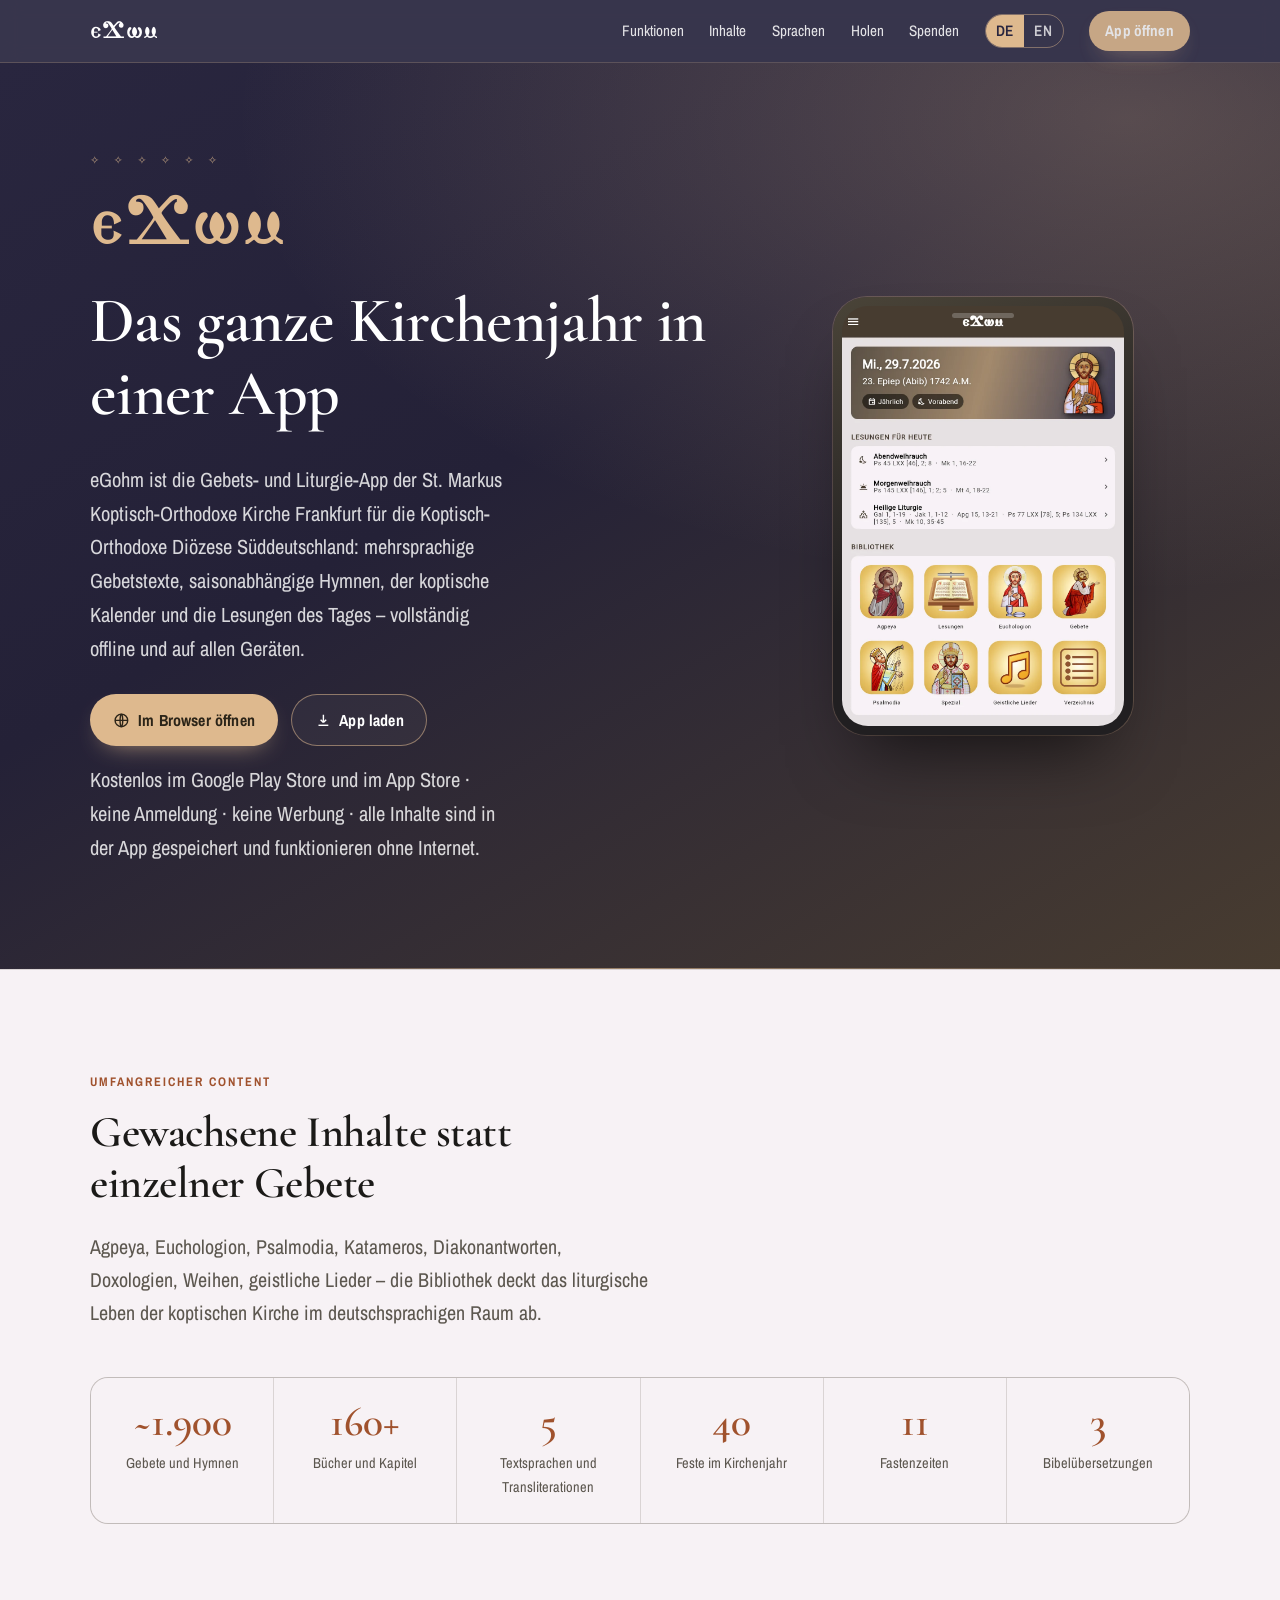
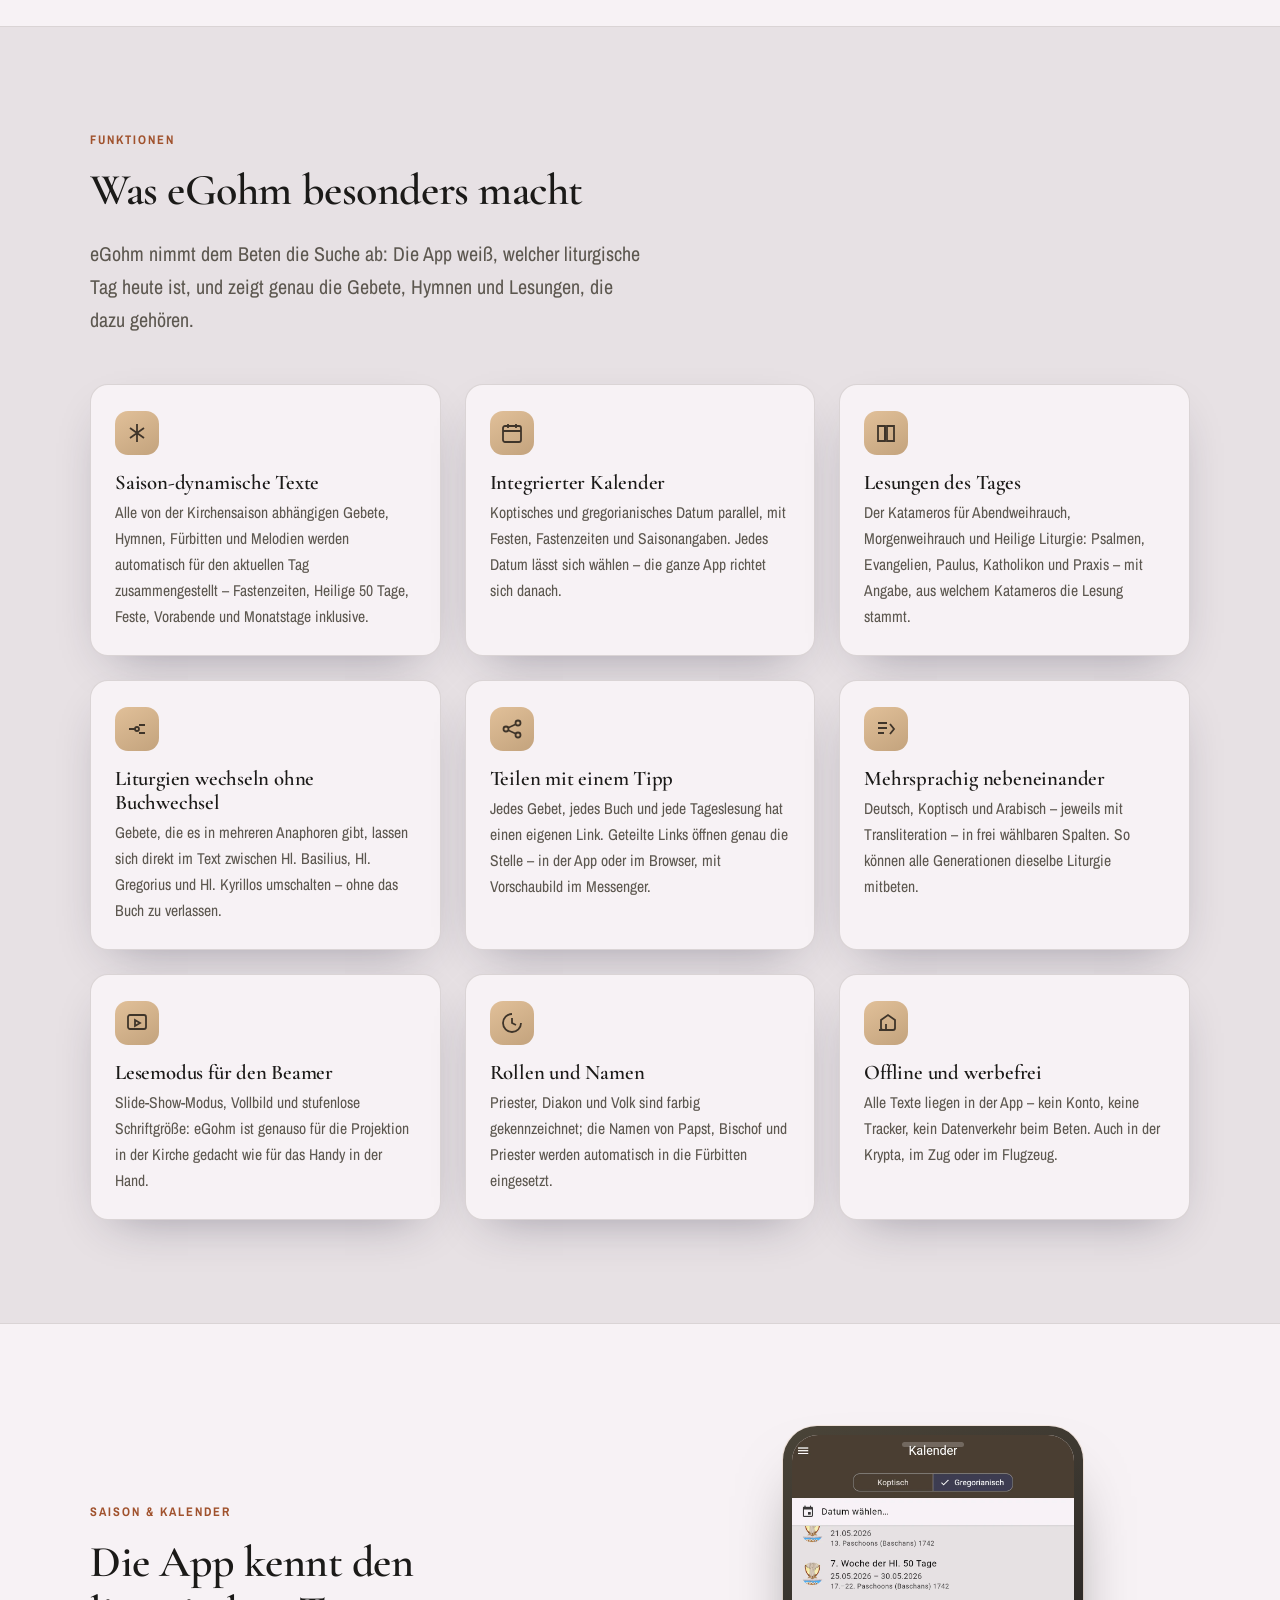
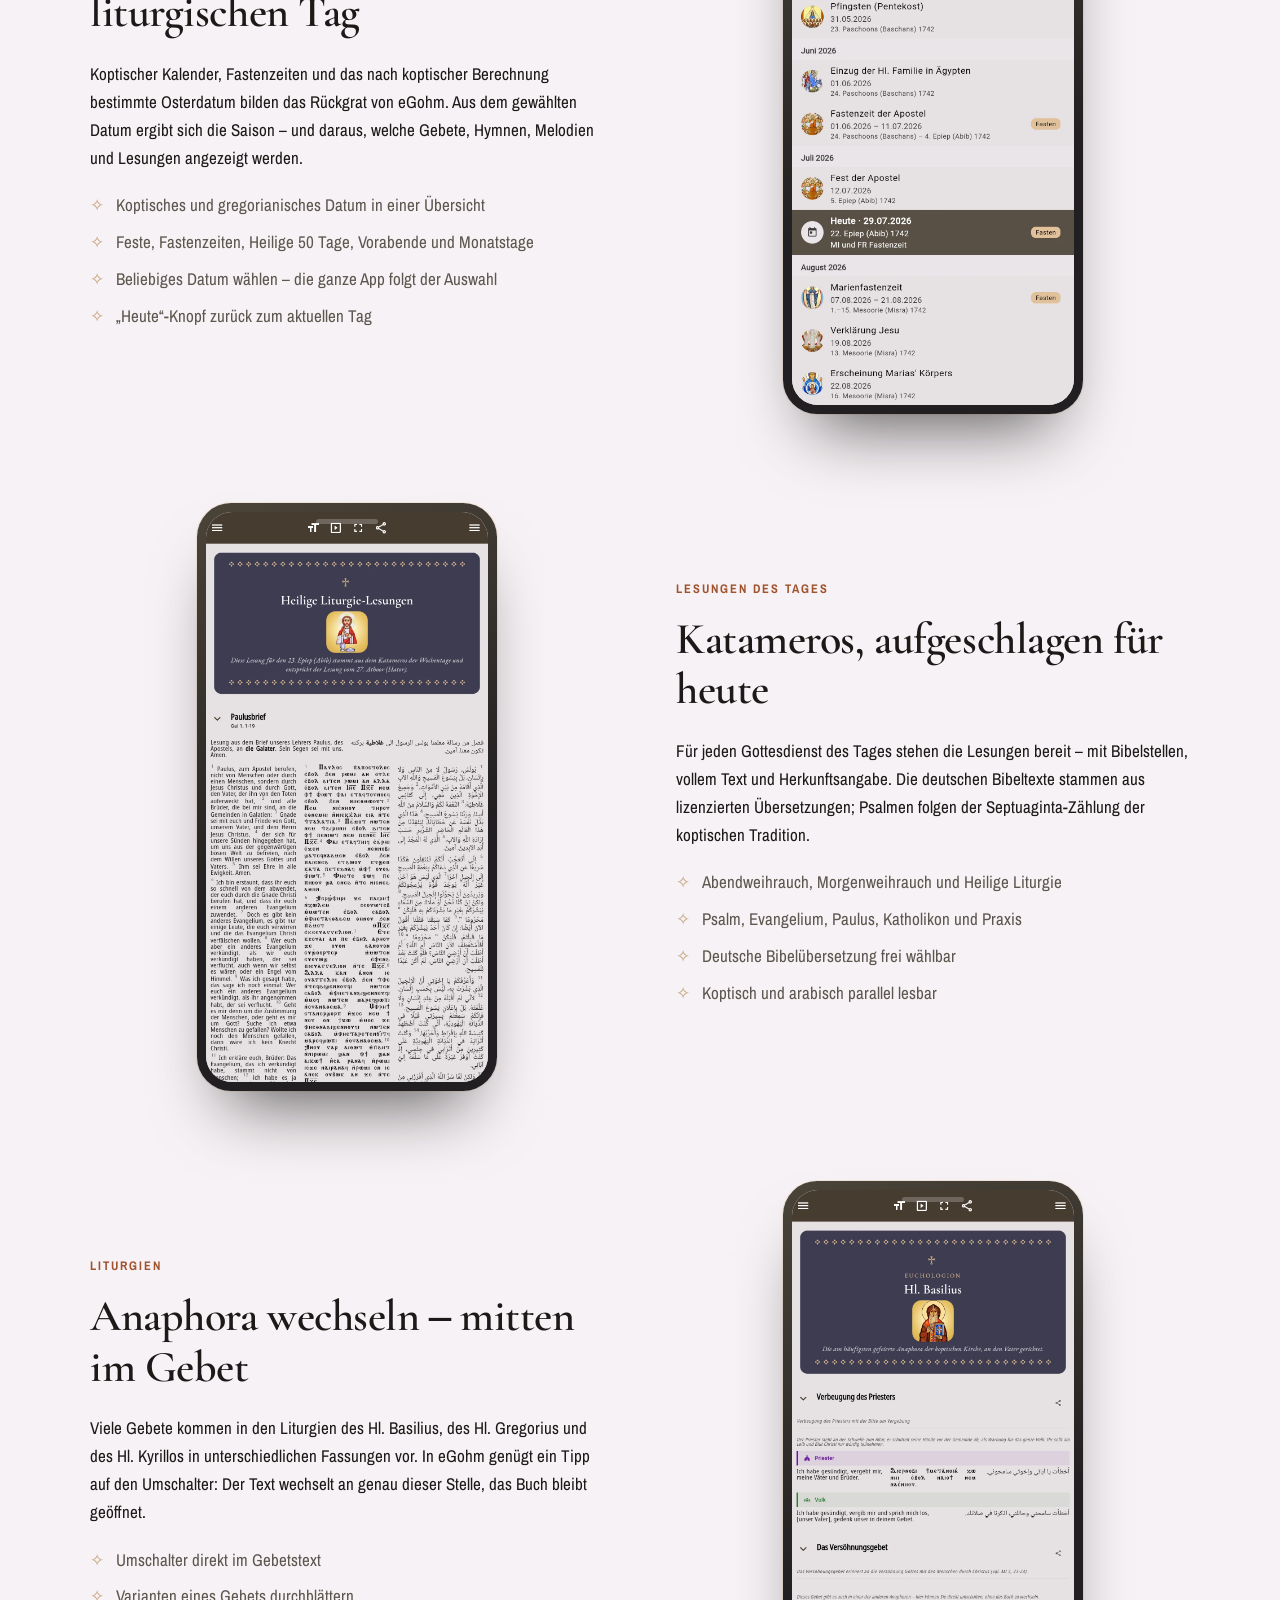
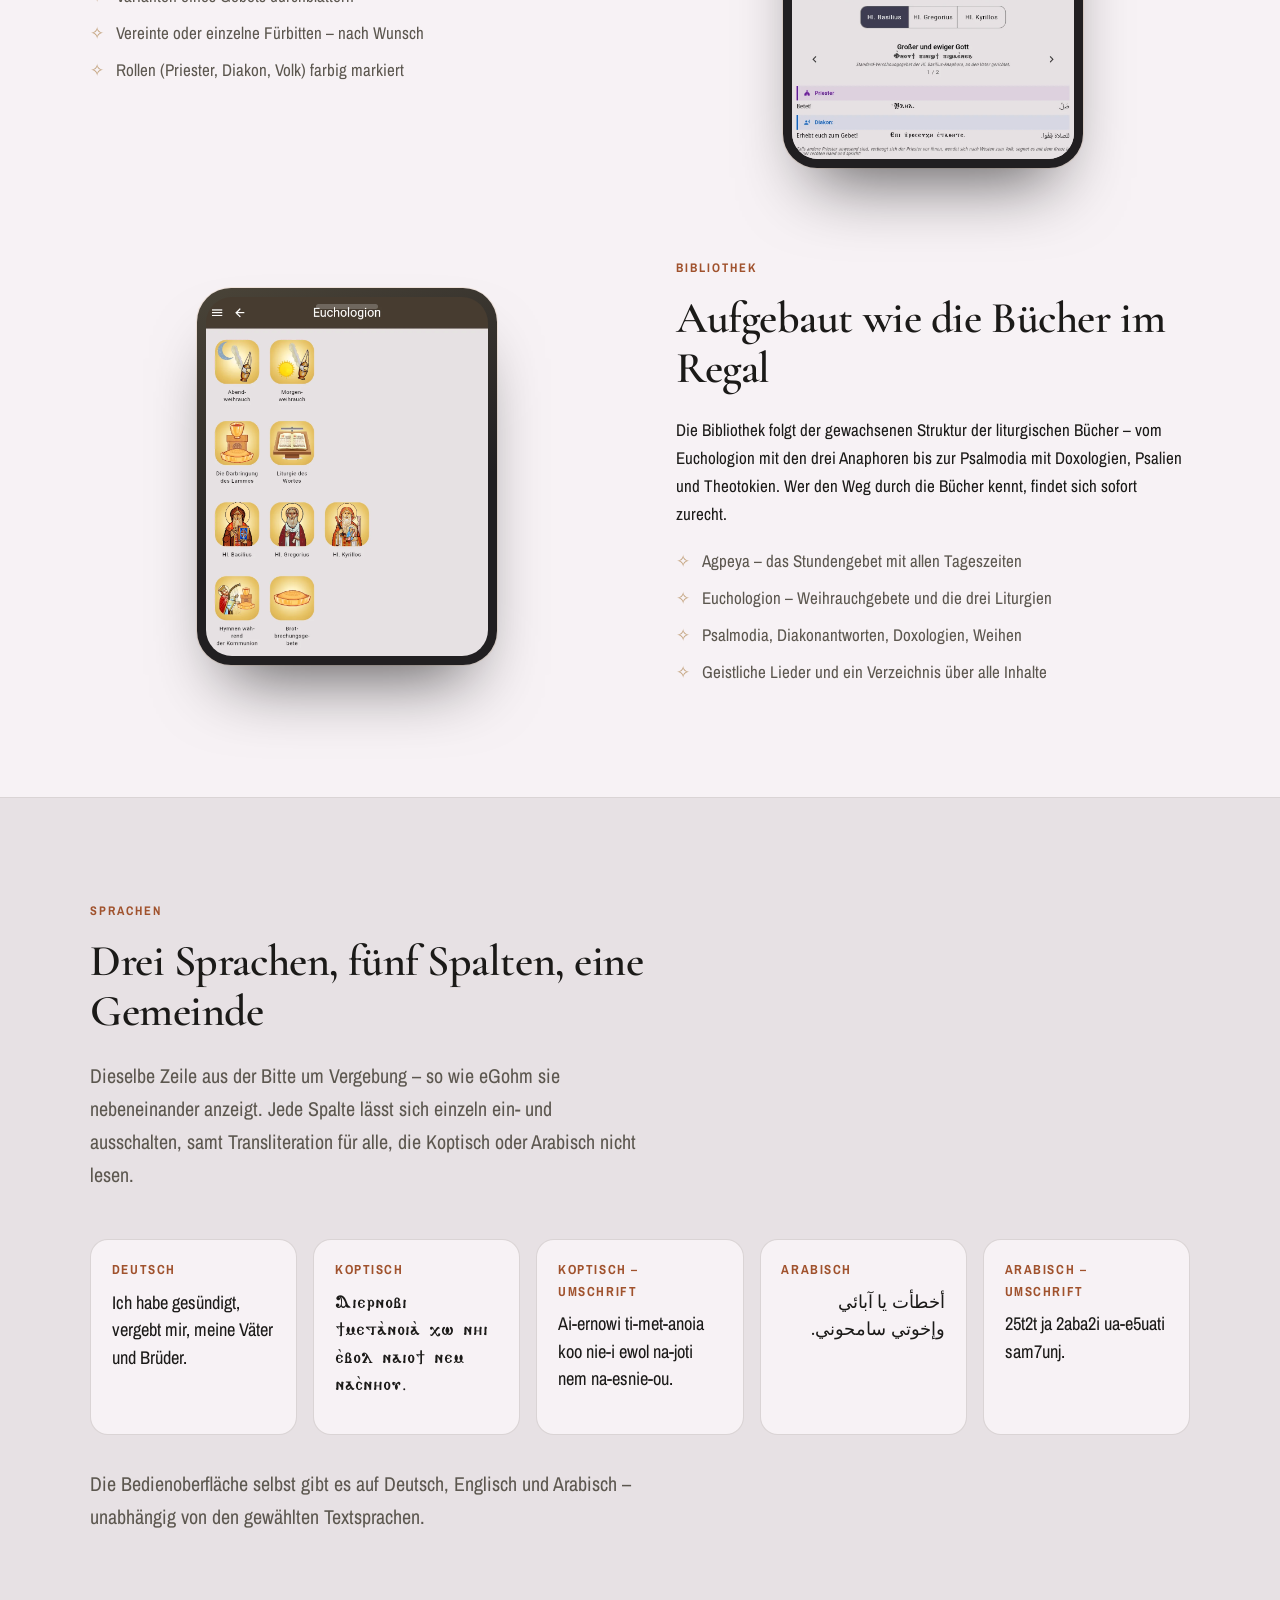
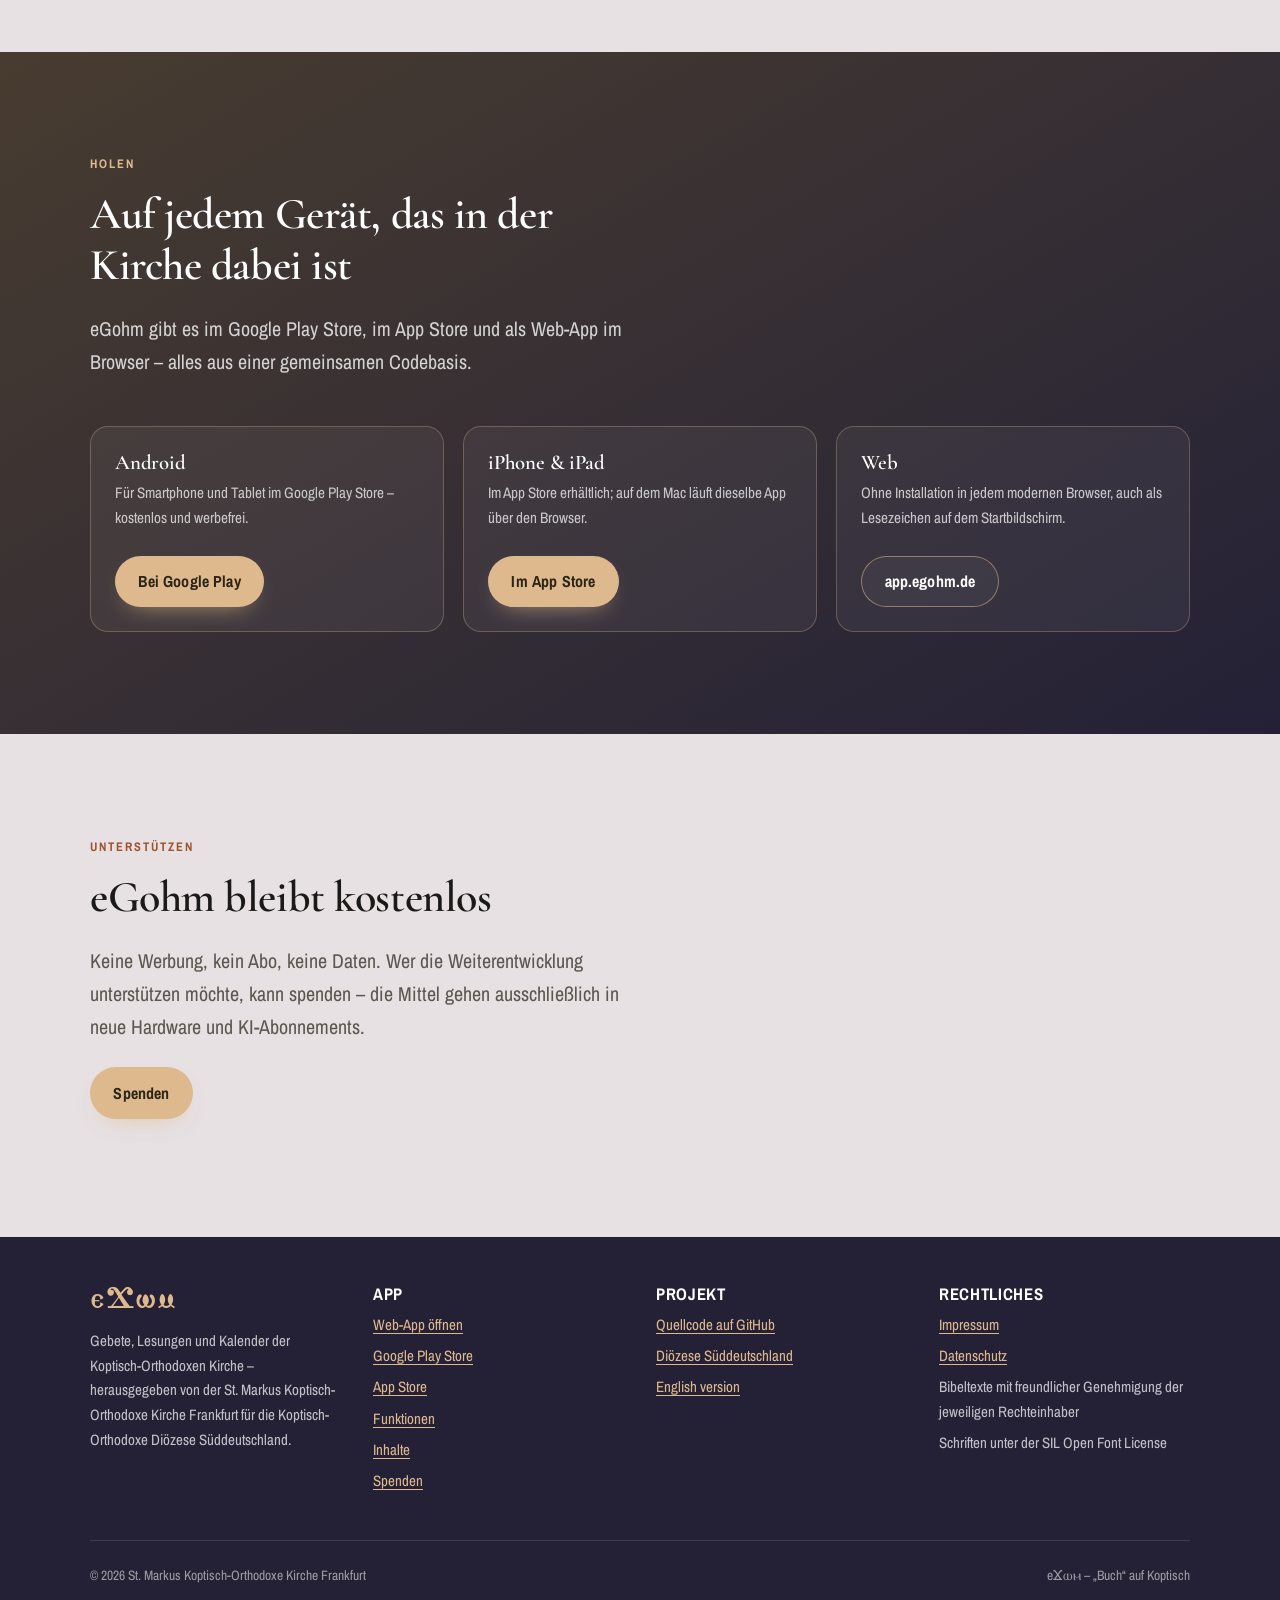
==== index.html @ 5a28ebf3 "initial commit" ====
<!DOCTYPE html>
<html lang="de">
<head>
<meta charset="utf-8">
<meta name="viewport" content="width=device-width, initial-scale=1">
<title>eGohm – Gebete, Lesungen und Kalender der Koptisch-Orthodoxen Kirche</title>
<meta name="description" content="eGohm (eϪⲱⲙ) ist die Liturgie-App der St. Markus Koptisch-Orthodoxe Kirche Frankfurt für die Diözese Süddeutschland: mehrsprachige Gebete (Deutsch, Koptisch, Arabisch), saisonabhängige Hymnen, koptischer Kalender und die Lesungen des Tages – offline auf Web, Android, iOS und macOS.">
<link rel="canonical" href="https://mamitry.github.io/egohm_app_flutter_new/">
<link rel="alternate" hreflang="de" href="./">
<link rel="alternate" hreflang="en" href="./en/">
<meta name="theme-color" content="#29263f">
<meta property="og:type" content="website">
<meta property="og:site_name" content="eGohm">
<meta property="og:locale" content="de_DE">
<meta property="og:title" content="eGohm – Liturgie-App der Koptisch-Orthodoxen Kirche">
<meta property="og:description" content="Mehrsprachige Gebete, saisonabhängige Hymnen, koptischer Kalender und die Lesungen des Tages – offline, auf allen Geräten.">
<meta property="og:image" content="assets/img/og-image.png">
<meta name="twitter:card" content="summary_large_image">
<link rel="icon" href="assets/img/app-icon.png" type="image/png">
<link rel="apple-touch-icon" href="assets/img/app-icon.png">
<link rel="preload" href="assets/fonts/cormorantgaramond-latin.woff2" as="font" type="font/woff2" crossorigin>
<link rel="stylesheet" href="assets/css/style.css">
<!-- Einblend-Animation nur mit JavaScript; ohne JS bleiben alle Blöcke sichtbar. -->
<script>if('IntersectionObserver' in window)document.documentElement.classList.add('js');</script>
</head>
<body>

<header class="site-header">
  <div class="wrap">
    <a class="wordmark" href="./" aria-label="eGohm – Startseite">eϪⲱⲙ</a>
    <nav class="site-nav" aria-label="Hauptnavigation">
      <a href="#funktionen">Funktionen</a>
      <a href="#inhalte">Inhalte</a>
      <a href="#sprachen">Sprachen</a>
      <a href="#download">Holen</a>
      <a href="spenden/">Spenden</a>
      <span class="lang-switch">
        <a href="./" aria-current="true" hreflang="de">DE</a>
        <a href="./en/" hreflang="en">EN</a>
      </span>
      <a class="btn btn--primary btn--sm" href="https://app.egohm.de">App öffnen</a>
    </nav>
  </div>
</header>

<main>

  <!-- ================= Hero ================= -->
  <section class="hero">
    <div class="wrap">
      <div>
        <div class="ornament" aria-hidden="true">✧ ✧ ✧ ✧ ✧ ✧</div>
        <span class="hero-coptic">eϪⲱⲙ</span>
        <h1>Das ganze Kirchenjahr in einer App</h1>
        <p>
          eGohm ist die Gebets- und Liturgie-App der St. Markus Koptisch-Orthodoxe
          Kirche Frankfurt für die Koptisch-Orthodoxe Diözese Süddeutschland:
          mehrsprachige Gebetstexte, saisonabhängige Hymnen, der koptische Kalender
          und die Lesungen des Tages – vollständig offline und auf allen Geräten.
        </p>
        <div class="hero-actions">
          <a class="btn btn--primary" href="https://app.egohm.de">
            <svg viewBox="0 0 24 24" fill="none" stroke="currentColor" stroke-width="2" aria-hidden="true"><circle cx="12" cy="12" r="9"/><path d="M3 12h18M12 3c2.5 2.7 2.5 15.3 0 18M12 3c-2.5 2.7-2.5 15.3 0 18"/></svg>
            Im Browser öffnen
          </a>
          <a class="btn btn--ghost" href="#download">
            <svg viewBox="0 0 24 24" fill="none" stroke="currentColor" stroke-width="2" aria-hidden="true"><path d="M12 4v11m0 0 4-4m-4 4-4-4"/><path d="M5 19h14"/></svg>
            App laden
          </a>
        </div>
        <p class="hero-note">
          Kostenlos im Google Play Store und im App Store · keine Anmeldung · keine
          Werbung · alle Inhalte sind in der App gespeichert und funktionieren ohne
          Internet.
        </p>
      </div>
      <div class="hero-visual">
        <div class="phone">
          <img src="assets/img/screen-home.webp" width="1000" height="1492"
               alt="Startseite von eGohm mit liturgischem Tagesdatum, den Lesungen für heute und der Bibliothek.">
        </div>
      </div>
    </div>
  </section>

  <!-- ================= Kennzahlen ================= -->
  <section class="section section--alt" id="inhalte">
    <div class="wrap">
      <div class="section-head reveal">
        <p class="eyebrow">Umfangreicher Content</p>
        <h2>Gewachsene Inhalte statt einzelner Gebete</h2>
        <p class="lead">
          Agpeya, Euchologion, Psalmodia, Katameros, Diakonantworten, Doxologien,
          Weihen, geistliche Lieder – die Bibliothek deckt das liturgische Leben der
          koptischen Kirche im deutschsprachigen Raum ab.
        </p>
      </div>
      <div class="stats reveal">
        <div class="stat"><b>~1.900</b><span>Gebete und Hymnen</span></div>
        <div class="stat"><b>160+</b><span>Bücher und Kapitel</span></div>
        <div class="stat"><b>5</b><span>Textsprachen und Transliterationen</span></div>
        <div class="stat"><b>40</b><span>Feste im Kirchenjahr</span></div>
        <div class="stat"><b>11</b><span>Fastenzeiten</span></div>
        <div class="stat"><b>3</b><span>Bibelübersetzungen</span></div>
      </div>
    </div>
  </section>

  <!-- ================= Funktionen ================= -->
  <section class="section" id="funktionen">
    <div class="wrap">
      <div class="section-head reveal">
        <p class="eyebrow">Funktionen</p>
        <h2>Was eGohm besonders macht</h2>
        <p class="lead">
          eGohm nimmt dem Beten die Suche ab: Die App weiß, welcher liturgische Tag
          heute ist, und zeigt genau die Gebete, Hymnen und Lesungen, die dazu gehören.
        </p>
      </div>

      <div class="cards">
        <article class="card reveal">
          <div class="card-icon"><svg viewBox="0 0 24 24" fill="none" stroke="currentColor" stroke-width="1.8" aria-hidden="true"><path d="M12 3v18M5 7l14 10M19 7 5 17"/></svg></div>
          <h3>Saison-dynamische Texte</h3>
          <p>
            Alle von der Kirchensaison abhängigen Gebete, Hymnen, Fürbitten und
            Melodien werden automatisch für den aktuellen Tag zusammengestellt –
            Fastenzeiten, Heilige 50 Tage, Feste, Vorabende und Monatstage inklusive.
          </p>
        </article>

        <article class="card reveal">
          <div class="card-icon"><svg viewBox="0 0 24 24" fill="none" stroke="currentColor" stroke-width="1.8" aria-hidden="true"><rect x="3" y="5" width="18" height="16" rx="2"/><path d="M3 10h18M8 3v4M16 3v4"/></svg></div>
          <h3>Integrierter Kalender</h3>
          <p>
            Koptisches und gregorianisches Datum parallel, mit Festen, Fastenzeiten
            und Saisonangaben. Jedes Datum lässt sich wählen – die ganze App richtet
            sich danach.
          </p>
        </article>

        <article class="card reveal">
          <div class="card-icon"><svg viewBox="0 0 24 24" fill="none" stroke="currentColor" stroke-width="1.8" aria-hidden="true"><path d="M4 5h7v15H4zM13 5h7v15h-7z"/><path d="M11 5v15"/></svg></div>
          <h3>Lesungen des Tages</h3>
          <p>
            Der Katameros für Abendweihrauch, Morgenweihrauch und Heilige Liturgie:
            Psalmen, Evangelien, Paulus, Katholikon und Praxis – mit Angabe, aus
            welchem Katameros die Lesung stammt.
          </p>
        </article>

        <article class="card reveal">
          <div class="card-icon"><svg viewBox="0 0 24 24" fill="none" stroke="currentColor" stroke-width="1.8" aria-hidden="true"><path d="M4 12h6M14 8h6M14 16h6"/><circle cx="12" cy="12" r="2"/></svg></div>
          <h3>Liturgien wechseln ohne Buchwechsel</h3>
          <p>
            Gebete, die es in mehreren Anaphoren gibt, lassen sich direkt im Text
            zwischen Hl. Basilius, Hl. Gregorius und Hl. Kyrillos umschalten – ohne
            das Buch zu verlassen.
          </p>
        </article>

        <article class="card reveal">
          <div class="card-icon"><svg viewBox="0 0 24 24" fill="none" stroke="currentColor" stroke-width="1.8" aria-hidden="true"><circle cx="6" cy="12" r="2.5"/><circle cx="18" cy="6" r="2.5"/><circle cx="18" cy="18" r="2.5"/><path d="m8.2 10.8 7.6-3.6M8.2 13.2l7.6 3.6"/></svg></div>
          <h3>Teilen mit einem Tipp</h3>
          <p>
            Jedes Gebet, jedes Buch und jede Tageslesung hat einen eigenen Link.
            Geteilte Links öffnen genau die Stelle – in der App oder im Browser,
            mit Vorschaubild im Messenger.
          </p>
        </article>

        <article class="card reveal">
          <div class="card-icon"><svg viewBox="0 0 24 24" fill="none" stroke="currentColor" stroke-width="1.8" aria-hidden="true"><path d="M4 6h9M4 11h9M4 16h6"/><path d="M16 7l4 5-4 5"/></svg></div>
          <h3>Mehrsprachig nebeneinander</h3>
          <p>
            Deutsch, Koptisch und Arabisch – jeweils mit Transliteration – in frei
            wählbaren Spalten. So können alle Generationen dieselbe Liturgie
            mitbeten.
          </p>
        </article>

        <article class="card reveal">
          <div class="card-icon"><svg viewBox="0 0 24 24" fill="none" stroke="currentColor" stroke-width="1.8" aria-hidden="true"><rect x="3" y="4" width="18" height="14" rx="2"/><path d="m10 9 5 3-5 3z"/></svg></div>
          <h3>Lesemodus für den Beamer</h3>
          <p>
            Slide-Show-Modus, Vollbild und stufenlose Schriftgröße: eGohm ist genauso
            für die Projektion in der Kirche gedacht wie für das Handy in der Hand.
          </p>
        </article>

        <article class="card reveal">
          <div class="card-icon"><svg viewBox="0 0 24 24" fill="none" stroke="currentColor" stroke-width="1.8" aria-hidden="true"><path d="M12 3a9 9 0 1 0 9 9"/><path d="M12 7v5l4 2"/></svg></div>
          <h3>Rollen und Namen</h3>
          <p>
            Priester, Diakon und Volk sind farbig gekennzeichnet; die Namen von
            Papst, Bischof und Priester werden automatisch in die Fürbitten
            eingesetzt.
          </p>
        </article>

        <article class="card reveal">
          <div class="card-icon"><svg viewBox="0 0 24 24" fill="none" stroke="currentColor" stroke-width="1.8" aria-hidden="true"><path d="M5 19h14a2 2 0 0 0 2-2V9l-7-5-7 5v8a2 2 0 0 0 2 2z"/><path d="M12 19v-6"/></svg></div>
          <h3>Offline und werbefrei</h3>
          <p>
            Alle Texte liegen in der App – kein Konto, keine Tracker, kein Datenverkehr
            beim Beten. Auch in der Krypta, im Zug oder im Flugzeug.
          </p>
        </article>
      </div>
    </div>
  </section>

  <!-- ================= Detailblöcke ================= -->
  <section class="section section--alt">
    <div class="wrap">

      <div class="split reveal">
        <div class="split-text">
          <p class="eyebrow">Saison &amp; Kalender</p>
          <h2>Die App kennt den liturgischen Tag</h2>
          <p>
            Koptischer Kalender, Fastenzeiten und das nach koptischer Berechnung
            bestimmte Osterdatum bilden das Rückgrat von eGohm. Aus dem gewählten
            Datum ergibt sich die Saison – und daraus, welche Gebete, Hymnen,
            Melodien und Lesungen angezeigt werden.
          </p>
          <ul>
            <li>Koptisches und gregorianisches Datum in einer Übersicht</li>
            <li>Feste, Fastenzeiten, Heilige 50 Tage, Vorabende und Monatstage</li>
            <li>Beliebiges Datum wählen – die ganze App folgt der Auswahl</li>
            <li>„Heute“-Knopf zurück zum aktuellen Tag</li>
          </ul>
        </div>
        <div class="split-visual">
          <div class="phone phone--tall">
            <img src="assets/img/screen-calendar.webp" width="1000" height="2020" loading="lazy"
                 alt="Kalenderansicht mit koptischen und gregorianischen Daten, Festen und Fastenzeiten.">
          </div>
        </div>
      </div>

      <div class="split split--reverse reveal">
        <div class="split-text">
          <p class="eyebrow">Lesungen des Tages</p>
          <h2>Katameros, aufgeschlagen für heute</h2>
          <p>
            Für jeden Gottesdienst des Tages stehen die Lesungen bereit – mit
            Bibelstellen, vollem Text und Herkunftsangabe. Die deutschen Bibeltexte
            stammen aus lizenzierten Übersetzungen; Psalmen folgen der
            Septuaginta-Zählung der koptischen Tradition.
          </p>
          <ul>
            <li>Abendweihrauch, Morgenweihrauch und Heilige Liturgie</li>
            <li>Psalm, Evangelium, Paulus, Katholikon und Praxis</li>
            <li>Deutsche Bibelübersetzung frei wählbar</li>
            <li>Koptisch und arabisch parallel lesbar</li>
          </ul>
        </div>
        <div class="split-visual">
          <div class="phone phone--tall">
            <img src="assets/img/screen-reading.webp" width="1000" height="2020" loading="lazy"
                 alt="Lesungen der Heiligen Liturgie mit deutschem, koptischem und arabischem Text in drei Spalten.">
          </div>
        </div>
      </div>

      <div class="split reveal">
        <div class="split-text">
          <p class="eyebrow">Liturgien</p>
          <h2>Anaphora wechseln – mitten im Gebet</h2>
          <p>
            Viele Gebete kommen in den Liturgien des Hl. Basilius, des Hl. Gregorius
            und des Hl. Kyrillos in unterschiedlichen Fassungen vor. In eGohm genügt
            ein Tipp auf den Umschalter: Der Text wechselt an genau dieser Stelle,
            das Buch bleibt geöffnet.
          </p>
          <ul>
            <li>Umschalter direkt im Gebetstext</li>
            <li>Varianten eines Gebets durchblättern</li>
            <li>Vereinte oder einzelne Fürbitten – nach Wunsch</li>
            <li>Rollen (Priester, Diakon, Volk) farbig markiert</li>
          </ul>
        </div>
        <div class="split-visual">
          <div class="phone phone--tall">
            <img src="assets/img/screen-basil.webp" width="1000" height="2020" loading="lazy"
                 alt="Liturgie des Hl. Basilius mit Umschalter zwischen Hl. Basilius, Hl. Gregorius und Hl. Kyrillos.">
          </div>
        </div>
      </div>

      <div class="split split--reverse reveal">
        <div class="split-text">
          <p class="eyebrow">Bibliothek</p>
          <h2>Aufgebaut wie die Bücher im Regal</h2>
          <p>
            Die Bibliothek folgt der gewachsenen Struktur der liturgischen Bücher –
            vom Euchologion mit den drei Anaphoren bis zur Psalmodia mit
            Doxologien, Psalien und Theotokien. Wer den Weg durch die Bücher kennt,
            findet sich sofort zurecht.
          </p>
          <ul>
            <li>Agpeya – das Stundengebet mit allen Tageszeiten</li>
            <li>Euchologion – Weihrauchgebete und die drei Liturgien</li>
            <li>Psalmodia, Diakonantworten, Doxologien, Weihen</li>
            <li>Geistliche Lieder und ein Verzeichnis über alle Inhalte</li>
          </ul>
        </div>
        <div class="split-visual">
          <div class="phone">
            <img src="assets/img/screen-library.webp" width="1000" height="1275" loading="lazy"
                 alt="Bibliotheksansicht des Euchologion mit den Büchern der drei Liturgien.">
          </div>
        </div>
      </div>

    </div>
  </section>

  <!-- ================= Sprachen ================= -->
  <section class="section" id="sprachen">
    <div class="wrap">
      <div class="section-head reveal">
        <p class="eyebrow">Sprachen</p>
        <h2>Drei Sprachen, fünf Spalten, eine Gemeinde</h2>
        <p class="lead">
          Dieselbe Zeile aus der Bitte um Vergebung – so wie eGohm sie nebeneinander
          anzeigt. Jede Spalte lässt sich einzeln ein- und ausschalten, samt
          Transliteration für alle, die Koptisch oder Arabisch nicht lesen.
        </p>
      </div>
      <div class="langs reveal">
        <div class="lang-card">
          <b>Deutsch</b>
          <p class="sample">Ich habe gesündigt, vergebt mir, meine Väter und Brüder.</p>
        </div>
        <div class="lang-card">
          <b>Koptisch</b>
          <p class="sample sample--cop" lang="cop">Ⲁⲓⲉⲣⲛⲟⲃⲓ ϯⲙⲉⲧⲁ̀ⲛⲟⲓⲁ̀ ⲭⲱ ⲛⲏⲓ ⲉ̀ⲃⲟⲗ ⲛⲁⲓⲟϯ ⲛⲉⲙ ⲛⲁⲥ̀ⲛⲏⲟⲩ.</p>
        </div>
        <div class="lang-card">
          <b>Koptisch – Umschrift</b>
          <p class="sample">Ai-ernowi ti-met-anoia koo nie-i ewol na-joti nem na-esnie-ou.</p>
        </div>
        <div class="lang-card">
          <b>Arabisch</b>
          <p class="sample sample--ara" lang="ar" dir="rtl">أخطأت يا آبائي وإخوتي سامحوني.</p>
        </div>
        <div class="lang-card">
          <b>Arabisch – Umschrift</b>
          <p class="sample">25t2t ja 2aba2i ua-e5uati sam7unj.</p>
        </div>
      </div>
      <p class="lead reveal" style="margin-top:2rem">
        Die Bedienoberfläche selbst gibt es auf Deutsch, Englisch und Arabisch –
        unabhängig von den gewählten Textsprachen.
      </p>
    </div>
  </section>

  <!-- ================= Download ================= -->
  <section class="section section--dark" id="download">
    <div class="wrap">
      <div class="section-head reveal">
        <p class="eyebrow">Holen</p>
        <h2>Auf jedem Gerät, das in der Kirche dabei ist</h2>
        <p class="lead">
          eGohm gibt es im Google Play Store, im App Store und als Web-App im
          Browser – alles aus einer gemeinsamen Codebasis.
        </p>
      </div>
      <div class="download-grid reveal">
        <div class="platform">
          <h3>Android</h3>
          <p>Für Smartphone und Tablet im Google Play Store – kostenlos und werbefrei.</p>
          <a class="btn btn--primary" href="https://play.google.com/store/apps/details?id=de.kopten.app">Bei Google Play</a>
        </div>
        <div class="platform">
          <h3>iPhone &amp; iPad</h3>
          <p>Im App Store erhältlich; auf dem Mac läuft dieselbe App über den Browser.</p>
          <a class="btn btn--primary" href="https://apps.apple.com/us/app/egohm/id6444137697">Im App Store</a>
        </div>
        <div class="platform">
          <h3>Web</h3>
          <p>Ohne Installation in jedem modernen Browser, auch als Lesezeichen auf dem Startbildschirm.</p>
          <a class="btn btn--ghost" href="https://app.egohm.de">app.egohm.de</a>
        </div>
      </div>
    </div>
  </section>

  <!-- ================= Spenden-Hinweis ================= -->
  <section class="section">
    <div class="wrap">
      <div class="section-head reveal" style="margin-bottom:0">
        <p class="eyebrow">Unterstützen</p>
        <h2>eGohm bleibt kostenlos</h2>
        <p class="lead">
          Keine Werbung, kein Abo, keine Daten. Wer die Weiterentwicklung unterstützen
          möchte, kann spenden – die Mittel gehen ausschließlich in neue Hardware und
          KI-Abonnements.
        </p>
        <p style="margin-top:1.5rem">
          <a class="btn btn--primary" href="spenden/" style="color:#2b2418">Spenden</a>
        </p>
      </div>
    </div>
  </section>

</main>

<footer class="site-footer">
  <div class="wrap">
    <div class="footer-grid">
      <div>
        <a class="wordmark" href="./" style="font-size:1.9rem;color:var(--gold)">eϪⲱⲙ</a>
        <p style="margin-top:0.8rem">
          Gebete, Lesungen und Kalender der Koptisch-Orthodoxen Kirche –
          herausgegeben von der St. Markus Koptisch-Orthodoxe Kirche Frankfurt für die
          Koptisch-Orthodoxe Diözese Süddeutschland.
        </p>
      </div>
      <div>
        <h3>App</h3>
        <ul>
          <li><a href="https://app.egohm.de">Web-App öffnen</a></li>
          <li><a href="https://play.google.com/store/apps/details?id=de.kopten.app">Google Play Store</a></li>
          <li><a href="https://apps.apple.com/us/app/egohm/id6444137697">App Store</a></li>
          <li><a href="#funktionen">Funktionen</a></li>
          <li><a href="#inhalte">Inhalte</a></li>
          <li><a href="spenden/">Spenden</a></li>
        </ul>
      </div>
      <div>
        <h3>Projekt</h3>
        <ul>
          <li><a href="https://github.com/mamitry/egohm_app_flutter_new">Quellcode auf GitHub</a></li>
          <li><a href="https://copticorthodox.church">Diözese Süddeutschland</a></li>
          <li><a href="./en/">English version</a></li>
        </ul>
      </div>
      <div>
        <h3>Rechtliches</h3>
        <ul>
          <li><a href="impressum/">Impressum</a></li>
          <li><a href="datenschutz/">Datenschutz</a></li>
          <li>Bibeltexte mit freundlicher Genehmigung der jeweiligen Rechteinhaber</li>
          <li>Schriften unter der SIL Open Font License</li>
        </ul>
      </div>
    </div>
    <div class="footer-bottom">
      <span>© <span data-year>2026</span> St. Markus Koptisch-Orthodoxe Kirche Frankfurt</span>
      <span>eϪⲱⲙ – „Buch“ auf Koptisch</span>
    </div>
  </div>
</footer>

<script src="assets/js/main.js" defer></script>
</body>
</html>
---- assets/css/style.css ----
/* ==========================================================================
   eGohm – Promo-Website
   Farben und Typografie folgen dem eGohm-Flex-Theme der App
   (app/lib/core/theme/flutter_flex_theme.dart, Klasse EgohmPalette).
   ========================================================================== */

/* --- Schriften (self-hosted, SIL OFL – siehe assets/fonts/SIL-OFL.txt) --- */
@font-face {
  font-family: 'Cormorant Garamond';
  src: url('../fonts/cormorantgaramond-latin.woff2') format('woff2');
  font-weight: 300 700;
  font-style: normal;
  font-display: swap;
}
@font-face {
  font-family: 'Archivo Narrow';
  src: url('../fonts/archivonarrow-latin.woff2') format('woff2');
  font-weight: 400 700;
  font-style: normal;
  font-display: swap;
}
@font-face {
  font-family: 'eGohm Coptic';
  src: url('../fonts/egohm-coptic.woff2') format('woff2');
  font-weight: 400;
  font-style: normal;
  font-display: swap;
}

/* --- Palette --- */
:root {
  --brown: #483c30;
  --brown-shade: #3f352a;
  --brown-tint: #5a5045;
  --ink: #29263f;
  --ink-shade: #242137;
  --ink-tint: #3e3c52;
  --gold: #deb98e;
  --gold-shade: #c3a37d;
  --gold-tint: #e1c099;
  --accent: #a0522d;

  --surface: #f7f2f5;
  --surface-2: #f1ebee;
  --surface-3: #ece6e9;
  --bg: #e7e1e4;
  --text: #1b1a18;
  --text-muted: #5c574f;
  --border: rgba(72, 60, 48, 0.16);
  --shadow: 0 18px 48px -24px rgba(41, 38, 63, 0.45);

  --radius: 18px;
  --radius-lg: 28px;
  --maxw: 1180px;

  --font-display: 'Cormorant Garamond', 'Iowan Old Style', Georgia, serif;
  --font-body: 'Archivo Narrow', system-ui, -apple-system, 'Segoe UI', sans-serif;
  --font-coptic: 'eGohm Coptic', serif;
}

@media (prefers-color-scheme: dark) {
  :root {
    --surface: #1e1e1e;
    --surface-2: #232227;
    --surface-3: #2a2830;
    --bg: #121212;
    --text: #f2efe9;
    --text-muted: #b3aca1;
    --border: rgba(222, 185, 142, 0.18);
    --shadow: 0 18px 48px -24px rgba(0, 0, 0, 0.75);
    --accent: #deb98e;
  }
}

/* --- Basis --- */
*,
*::before,
*::after {
  box-sizing: border-box;
}

html {
  scroll-behavior: smooth;
  -webkit-text-size-adjust: 100%;
}

body {
  margin: 0;
  background: var(--bg);
  color: var(--text);
  font-family: var(--font-body);
  font-size: 1.0625rem;
  line-height: 1.65;
  overflow-x: hidden;
}

img {
  max-width: 100%;
  display: block;
}

a {
  color: var(--accent);
  text-decoration-thickness: 1px;
  text-underline-offset: 3px;
}

h1,
h2,
h3 {
  font-family: var(--font-display);
  font-weight: 600;
  line-height: 1.15;
  margin: 0 0 0.5em;
  letter-spacing: -0.01em;
}

h1 {
  font-size: clamp(2.4rem, 6vw, 4rem);
}
h2 {
  font-size: clamp(1.9rem, 3.6vw, 2.75rem);
}
h3 {
  font-size: 1.3rem;
}

p {
  margin: 0 0 1rem;
}

.wrap {
  width: 100%;
  max-width: var(--maxw);
  margin-inline: auto;
  padding-inline: clamp(1.1rem, 4vw, 2.5rem);
}

.section {
  padding-block: clamp(3.5rem, 8vw, 6.5rem);
}

.section--alt {
  background: var(--surface);
  border-block: 1px solid var(--border);
}

.eyebrow {
  font-family: var(--font-body);
  text-transform: uppercase;
  letter-spacing: 0.16em;
  font-size: 0.78rem;
  font-weight: 700;
  color: var(--accent);
  margin: 0 0 0.9rem;
}

.lead {
  font-size: clamp(1.05rem, 2vw, 1.25rem);
  color: var(--text-muted);
  max-width: 62ch;
}

.section-head {
  max-width: 70ch;
  margin-bottom: clamp(2rem, 4vw, 3rem);
}

/* --- Wortmarke --- */
.wordmark {
  display: inline-flex;
  align-items: baseline;
  gap: 0.15em;
  font-family: var(--font-coptic);
  font-size: 1.5rem;
  line-height: 1;
  letter-spacing: 0.02em;
  color: inherit;
  text-decoration: none;
}

/* --- Kopfzeile --- */
.site-header {
  position: sticky;
  top: 0;
  z-index: 50;
  background: color-mix(in srgb, var(--ink) 92%, transparent);
  backdrop-filter: blur(10px);
  color: #fff;
  border-bottom: 1px solid rgba(222, 185, 142, 0.22);
}

.site-header .wrap {
  display: flex;
  align-items: center;
  gap: 1.25rem;
  min-height: 62px;
}

.site-header a {
  color: #fff;
}

.site-nav {
  margin-left: auto;
  display: flex;
  align-items: center;
  gap: clamp(0.75rem, 2vw, 1.6rem);
}

.site-nav a {
  font-size: 0.95rem;
  text-decoration: none;
  opacity: 0.86;
}

.site-nav a:hover {
  opacity: 1;
  text-decoration: underline;
}

.lang-switch {
  display: inline-flex;
  border: 1px solid rgba(222, 185, 142, 0.45);
  border-radius: 999px;
  overflow: hidden;
  font-size: 0.8rem;
  font-weight: 600;
  letter-spacing: 0.06em;
}

.lang-switch a {
  padding: 0.2rem 0.62rem;
  text-decoration: none;
  opacity: 0.75;
}

.lang-switch a[aria-current='true'] {
  background: var(--gold);
  color: var(--ink);
  opacity: 1;
}

.nav-toggle {
  display: none;
}

/* Auf schmalen Bildschirmen bleiben nur Sprachwechsel und App-Knopf stehen. */
@media (max-width: 860px) {
  .site-nav > a:not(.btn) {
    display: none;
  }
}

@media (max-width: 480px) {
  .site-header .wrap {
    gap: 0.6rem;
  }
  .wordmark {
    font-size: 1.3rem;
  }
  .site-nav {
    gap: 0.5rem;
  }
  .site-nav .btn--sm {
    padding: 0.38rem 0.7rem;
    font-size: 0.82rem;
  }
}

/* --- Buttons --- */
.btn {
  display: inline-flex;
  align-items: center;
  justify-content: center;
  gap: 0.5rem;
  padding: 0.72rem 1.4rem;
  border-radius: 999px;
  font-family: var(--font-body);
  font-weight: 700;
  font-size: 1rem;
  letter-spacing: 0.01em;
  text-decoration: none;
  border: 1px solid transparent;
  cursor: pointer;
  transition: transform 0.15s ease, box-shadow 0.15s ease, background 0.15s ease;
}

.btn:hover {
  transform: translateY(-1px);
}

.btn--primary {
  background: var(--gold);
  color: #2b2418;
  box-shadow: 0 10px 26px -14px rgba(222, 185, 142, 0.9);
}

.btn--primary:hover {
  background: var(--gold-tint);
}

.btn--ghost {
  border-color: rgba(222, 185, 142, 0.55);
  color: #fff;
  background: rgba(255, 255, 255, 0.04);
}

.btn--ghost:hover {
  background: rgba(255, 255, 255, 0.1);
}

.btn--sm {
  padding: 0.42rem 0.95rem;
  font-size: 0.9rem;
}

.btn svg {
  width: 1.05em;
  height: 1.05em;
  flex: none;
}

/* --- Hero --- */
.hero {
  position: relative;
  color: #fff;
  background:
    radial-gradient(120% 90% at 88% 6%, rgba(222, 185, 142, 0.28), transparent 58%),
    linear-gradient(150deg, var(--ink) 0%, var(--ink-shade) 42%, var(--brown) 100%);
  overflow: hidden;
}

.hero::after {
  content: '';
  position: absolute;
  inset-inline: 0;
  bottom: 0;
  height: 1px;
  background: linear-gradient(90deg, transparent, var(--gold), transparent);
  opacity: 0.6;
}

.hero .wrap {
  display: grid;
  grid-template-columns: minmax(0, 1.2fr) minmax(0, 0.8fr);
  gap: clamp(2rem, 5vw, 4rem);
  align-items: center;
  padding-block: clamp(3rem, 7vw, 5.5rem);
}

.hero h1 {
  color: #fff;
}

.hero .hero-coptic {
  font-family: var(--font-coptic);
  font-size: clamp(2.6rem, 7vw, 4.4rem);
  color: var(--gold);
  line-height: 1;
  margin-bottom: 0.35em;
  display: block;
}

.hero p {
  color: rgba(255, 255, 255, 0.82);
  font-size: clamp(1.05rem, 2vw, 1.28rem);
  max-width: 46ch;
}

.hero-actions {
  display: flex;
  flex-wrap: wrap;
  gap: 0.8rem;
  margin-top: 1.8rem;
}

.hero-note {
  margin-top: 1.1rem;
  font-size: 0.9rem;
  color: rgba(255, 255, 255, 0.6);
}

.hero-visual {
  position: relative;
  display: flex;
  justify-content: center;
}

/* Zierleiste im Stil der Reader-Kopfzeile */
.ornament {
  display: flex;
  align-items: center;
  gap: 0.55rem;
  color: var(--gold);
  font-size: 0.7rem;
  letter-spacing: 0.5em;
  opacity: 0.8;
  margin-bottom: 1.2rem;
  user-select: none;
}

/* --- Telefon-Rahmen --- */
.phone {
  position: relative;
  width: min(300px, 78vw);
  border-radius: 34px;
  padding: 9px;
  background: linear-gradient(160deg, #4a4438, #211f21 60%);
  box-shadow: 0 40px 70px -30px rgba(0, 0, 0, 0.65), 0 0 0 1px rgba(222, 185, 142, 0.25);
  flex: none;
}

.phone img {
  border-radius: 26px;
  width: 100%;
  height: auto;
  background: var(--surface-2);
}

.phone--tall img {
  max-height: 620px;
  object-fit: cover;
  object-position: top;
}

.phone::before {
  content: '';
  position: absolute;
  top: 16px;
  left: 50%;
  transform: translateX(-50%);
  width: 62px;
  height: 5px;
  border-radius: 999px;
  background: rgba(255, 255, 255, 0.22);
  z-index: 2;
}

/* --- Kennzahlen --- */
.stats {
  display: grid;
  grid-template-columns: repeat(auto-fit, minmax(150px, 1fr));
  gap: 1px;
  background: var(--border);
  border: 1px solid var(--border);
  border-radius: var(--radius);
  overflow: hidden;
}

.stat {
  background: var(--surface);
  padding: 1.5rem 1.2rem;
  text-align: center;
}

.stat b {
  display: block;
  font-family: var(--font-display);
  font-size: clamp(1.9rem, 4vw, 2.6rem);
  font-weight: 600;
  color: var(--accent);
  line-height: 1;
}

.stat span {
  display: block;
  margin-top: 0.45rem;
  font-size: 0.9rem;
  color: var(--text-muted);
}

/* --- Feature-Karten --- */
.cards {
  display: grid;
  grid-template-columns: repeat(auto-fit, minmax(min(100%, 290px), 1fr));
  gap: clamp(1rem, 2vw, 1.5rem);
}

.card {
  background: var(--surface);
  border: 1px solid var(--border);
  border-radius: var(--radius);
  padding: 1.6rem 1.5rem;
  box-shadow: var(--shadow);
}

.card h3 {
  margin-bottom: 0.35rem;
}

.card p {
  margin: 0;
  color: var(--text-muted);
  font-size: 0.98rem;
}

.card-icon {
  width: 44px;
  height: 44px;
  border-radius: 13px;
  display: grid;
  place-items: center;
  margin-bottom: 1rem;
  background: linear-gradient(150deg, var(--gold-tint), var(--gold-shade));
  color: #3f352a;
}

.card-icon svg {
  width: 24px;
  height: 24px;
}

/* --- Wechselnde Bild/Text-Blöcke --- */
.split {
  display: grid;
  grid-template-columns: minmax(0, 1fr) minmax(0, 1fr);
  gap: clamp(2rem, 6vw, 4.5rem);
  align-items: center;
}

.split + .split {
  margin-top: clamp(3.5rem, 7vw, 6rem);
}

.split--reverse .split-visual {
  order: -1;
}

.split-visual {
  display: flex;
  justify-content: center;
}

.split-text ul {
  margin: 1.2rem 0 0;
  padding: 0;
  list-style: none;
}

.split-text li {
  position: relative;
  padding-left: 1.6rem;
  margin-bottom: 0.55rem;
  color: var(--text-muted);
}

.split-text li::before {
  content: '✧';
  position: absolute;
  left: 0;
  top: 0;
  color: var(--gold-shade);
}

/* --- Sprachen --- */
.langs {
  display: grid;
  grid-template-columns: repeat(auto-fit, minmax(min(100%, 200px), 1fr));
  gap: 1rem;
  margin-top: 2rem;
}

.lang-card {
  border: 1px solid var(--border);
  border-radius: var(--radius);
  padding: 1.2rem 1.3rem;
  background: var(--surface);
}

.lang-card b {
  display: block;
  font-size: 0.82rem;
  letter-spacing: 0.12em;
  text-transform: uppercase;
  color: var(--accent);
  margin-bottom: 0.5rem;
}

.lang-card .sample {
  font-size: 1.15rem;
  line-height: 1.5;
}

.sample--cop {
  font-family: var(--font-coptic);
}

.sample--ara {
  font-family: 'Noto Naskh Arabic', 'Geeza Pro', serif;
  direction: rtl;
  text-align: right;
}

/* --- Download --- */
.download-grid {
  display: grid;
  grid-template-columns: repeat(auto-fit, minmax(min(100%, 260px), 1fr));
  gap: 1.2rem;
  margin-top: 2rem;
}

.platform {
  border: 1px solid rgba(222, 185, 142, 0.3);
  border-radius: var(--radius);
  padding: 1.5rem;
  background: rgba(255, 255, 255, 0.05);
}

.platform h3 {
  color: #fff;
  margin-bottom: 0.3rem;
}

.platform p {
  color: rgba(255, 255, 255, 0.72);
  font-size: 0.95rem;
}

.platform .btn {
  margin-top: 0.6rem;
}

.section--dark {
  background: linear-gradient(150deg, var(--brown) 0%, var(--ink-shade) 100%);
  color: #fff;
}

.section--dark h2,
.section--dark h3 {
  color: #fff;
}

.section--dark .lead {
  color: rgba(255, 255, 255, 0.78);
}

.section--dark .eyebrow {
  color: var(--gold);
}

/* --- Unterseiten (Spenden, Danke, Impressum, Datenschutz) --- */
.page-hero {
  background:
    radial-gradient(110% 120% at 88% 0%, rgba(222, 185, 142, 0.22), transparent 60%),
    linear-gradient(150deg, var(--ink) 0%, var(--ink-shade) 55%, var(--brown) 100%);
  color: #fff;
  padding-block: clamp(2.6rem, 6vw, 4.2rem);
}

.page-hero h1 {
  color: #fff;
  font-size: clamp(2rem, 4.6vw, 3.1rem);
  margin-bottom: 0.4em;
}

.page-hero p {
  color: rgba(255, 255, 255, 0.8);
  max-width: 58ch;
  margin: 0;
}

.page-hero .eyebrow {
  color: var(--gold);
}

/* Lauftext-Spalte für rechtliche Seiten */
.prose {
  max-width: 72ch;
}

.prose h2 {
  font-size: clamp(1.45rem, 2.6vw, 1.9rem);
  margin-top: 2.4rem;
}

.prose h3 {
  margin-top: 1.8rem;
  font-family: var(--font-body);
  font-size: 1.05rem;
  letter-spacing: 0.03em;
  text-transform: uppercase;
}

.prose ul {
  padding-left: 1.2rem;
}

.prose li {
  margin-bottom: 0.4rem;
}

.prose > h2:first-child {
  margin-top: 0;
}

/* Noch zu füllende Abschnitte sichtbar markieren */
.placeholder {
  border: 1px dashed var(--gold-shade);
  border-radius: var(--radius);
  background: color-mix(in srgb, var(--gold) 12%, transparent);
  padding: 1rem 1.2rem;
  margin: 0 0 1.4rem;
  color: var(--text-muted);
  font-size: 0.96rem;
}

.placeholder b {
  color: var(--accent);
  display: block;
  margin-bottom: 0.2rem;
  font-size: 0.82rem;
  letter-spacing: 0.12em;
  text-transform: uppercase;
}

/* Spendenkarte mit PayPal-Formular */
.donate-grid {
  display: grid;
  grid-template-columns: minmax(0, 1fr) minmax(0, 0.85fr);
  gap: clamp(1.6rem, 4vw, 3rem);
  align-items: start;
}

.donate-box {
  background: var(--surface);
  border: 1px solid var(--border);
  border-radius: var(--radius-lg);
  box-shadow: var(--shadow);
  padding: clamp(1.5rem, 3vw, 2.2rem);
  text-align: center;
}

.donate-box h2 {
  font-size: 1.6rem;
  margin-bottom: 0.6rem;
}

.donate-box form {
  margin: 1.4rem 0 0.6rem;
}

.donate-box input[type='image'] {
  cursor: pointer;
  max-width: 100%;
}

.donate-note {
  font-size: 0.9rem;
  color: var(--text-muted);
  margin: 0.8rem 0 0;
}

.usage-list {
  list-style: none;
  margin: 1.4rem 0 0;
  padding: 0;
}

.usage-list li {
  display: flex;
  gap: 0.8rem;
  align-items: flex-start;
  padding: 0.9rem 0;
  border-top: 1px solid var(--border);
}

.usage-list li:last-child {
  border-bottom: 1px solid var(--border);
}

.usage-list .usage-icon {
  flex: none;
  width: 34px;
  height: 34px;
  border-radius: 10px;
  display: grid;
  place-items: center;
  background: linear-gradient(150deg, var(--gold-tint), var(--gold-shade));
  color: #3f352a;
}

.usage-list svg {
  width: 19px;
  height: 19px;
}

.usage-list b {
  display: block;
}

.usage-list span {
  color: var(--text-muted);
  font-size: 0.95rem;
}

@media (max-width: 860px) {
  .donate-grid {
    grid-template-columns: minmax(0, 1fr);
  }
}

/* Bestätigungsseite nach der Spende */
.thanks {
  text-align: center;
  max-width: 60ch;
  margin-inline: auto;
}

.thanks-mark {
  font-family: var(--font-coptic);
  font-size: clamp(3rem, 9vw, 5rem);
  color: var(--gold-shade);
  line-height: 1;
  margin-bottom: 1rem;
}

.thanks .btn {
  margin: 0.4rem 0.3rem 0;
}

/* --- Fußzeile --- */
.site-footer {
  background: var(--ink-shade);
  color: rgba(255, 255, 255, 0.72);
  padding-block: 3rem 2.2rem;
  font-size: 0.94rem;
}

.site-footer a {
  color: var(--gold);
}

.footer-grid {
  display: grid;
  grid-template-columns: repeat(auto-fit, minmax(min(100%, 220px), 1fr));
  gap: 2rem;
}

.site-footer h3 {
  color: #fff;
  font-size: 1.05rem;
  font-family: var(--font-body);
  letter-spacing: 0.04em;
  text-transform: uppercase;
  font-weight: 700;
}

.site-footer ul {
  list-style: none;
  margin: 0;
  padding: 0;
}

.site-footer li {
  margin-bottom: 0.4rem;
}

.footer-bottom {
  margin-top: 2.5rem;
  padding-top: 1.4rem;
  border-top: 1px solid rgba(255, 255, 255, 0.12);
  display: flex;
  flex-wrap: wrap;
  gap: 0.8rem 1.5rem;
  justify-content: space-between;
  font-size: 0.85rem;
  color: rgba(255, 255, 255, 0.55);
}

/* --- Einblenden beim Scrollen ---
   Nur wenn JavaScript läuft (`html.js`), sonst bleibt alles sichtbar. */
.js .reveal {
  opacity: 0;
  transform: translateY(18px);
  transition: opacity 0.6s ease, transform 0.6s ease;
}

.js .reveal.is-visible {
  opacity: 1;
  transform: none;
}

@media (prefers-reduced-motion: reduce) {
  html {
    scroll-behavior: auto;
  }
  .js .reveal {
    opacity: 1;
    transform: none;
    transition: none;
  }
  .btn:hover {
    transform: none;
  }
}

/* --- Schmale Bildschirme --- */
@media (max-width: 900px) {
  .hero .wrap,
  .split {
    grid-template-columns: minmax(0, 1fr);
  }

  .hero-visual,
  .split-visual {
    order: 2;
  }

  .split--reverse .split-visual {
    order: 2;
  }
}
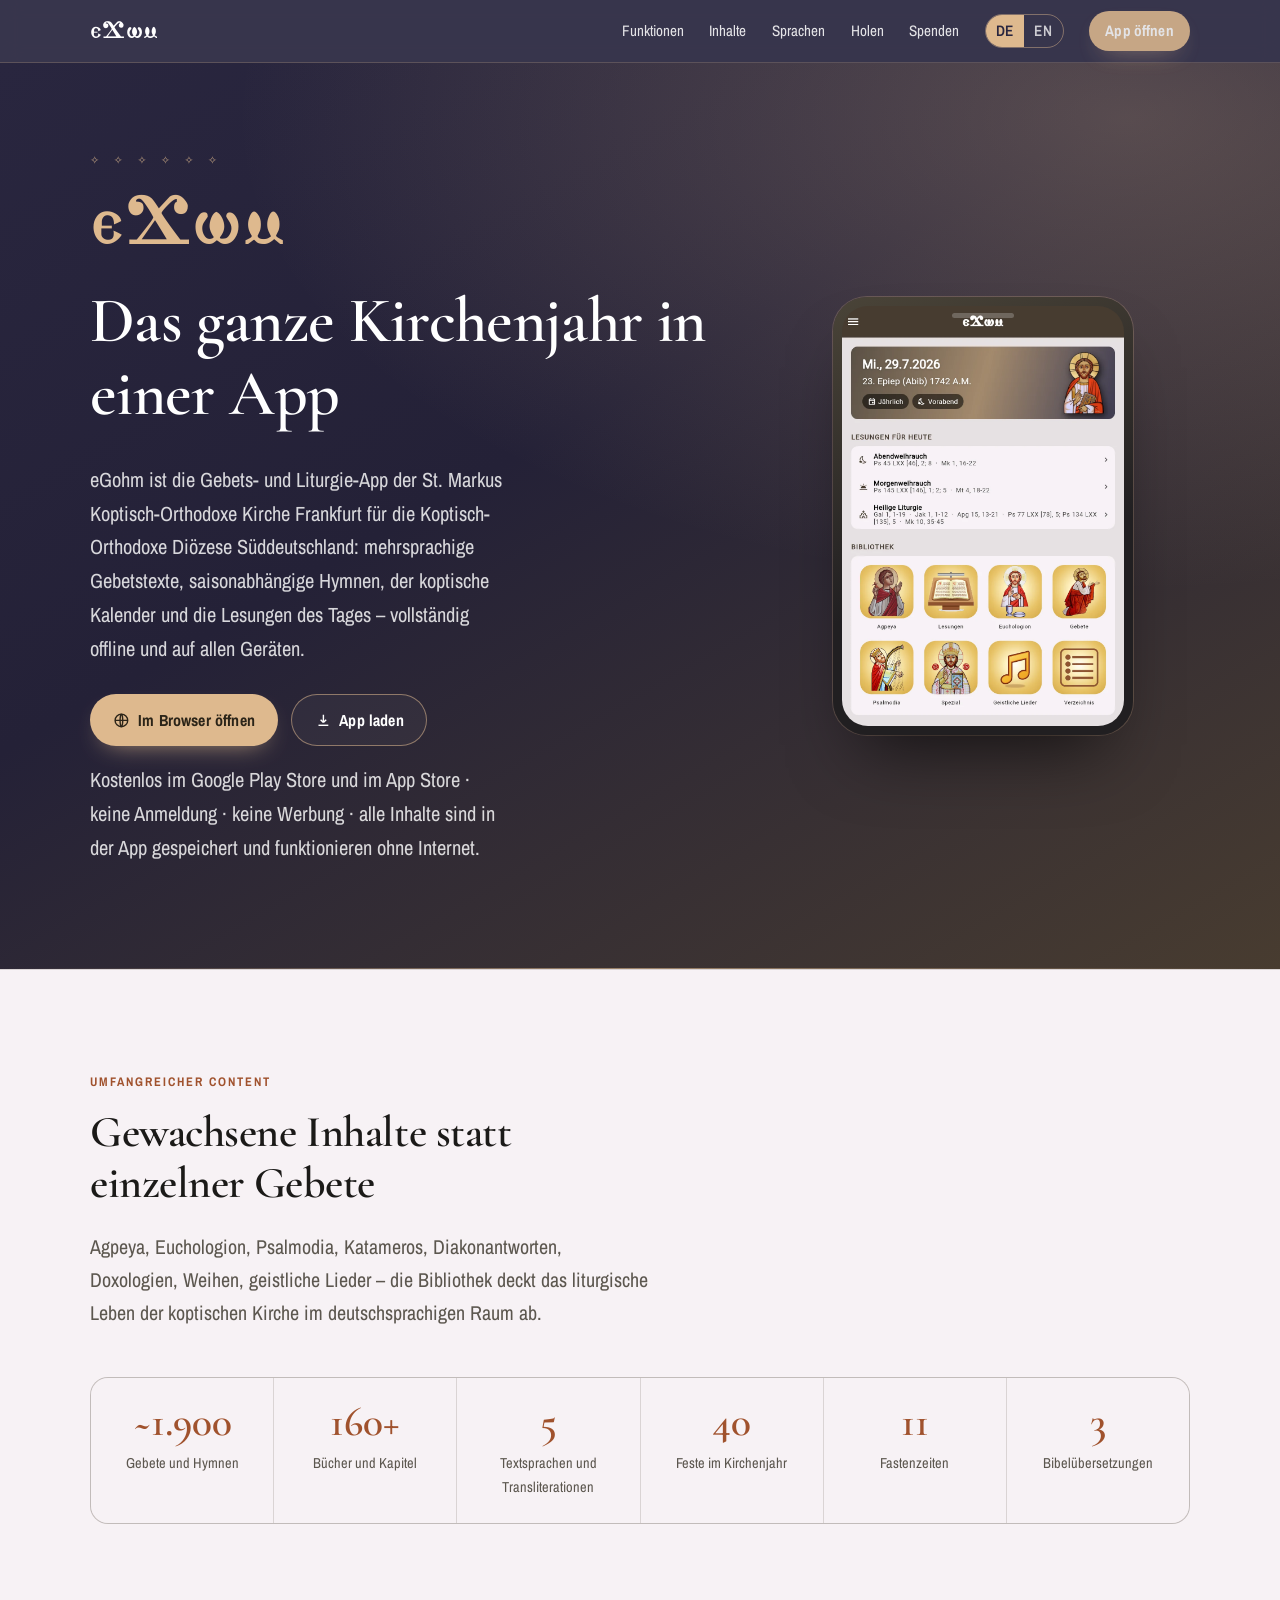
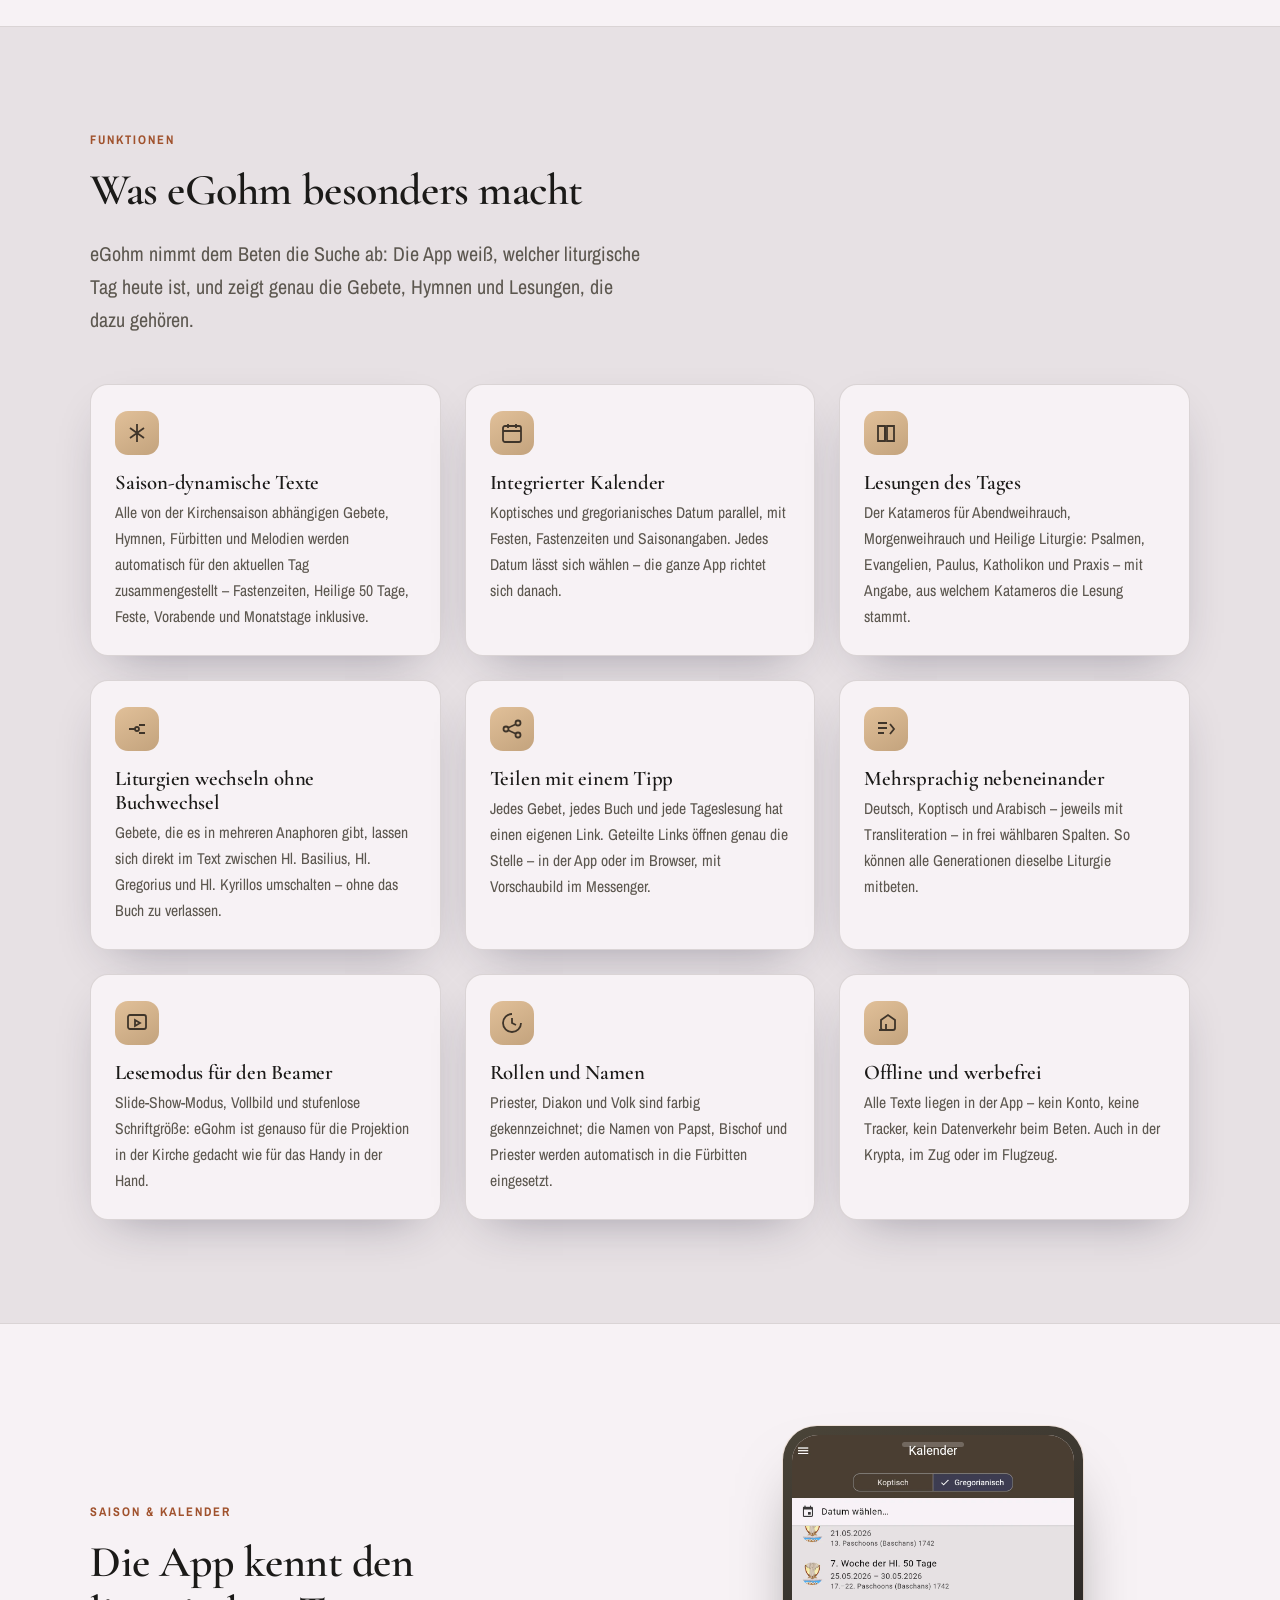
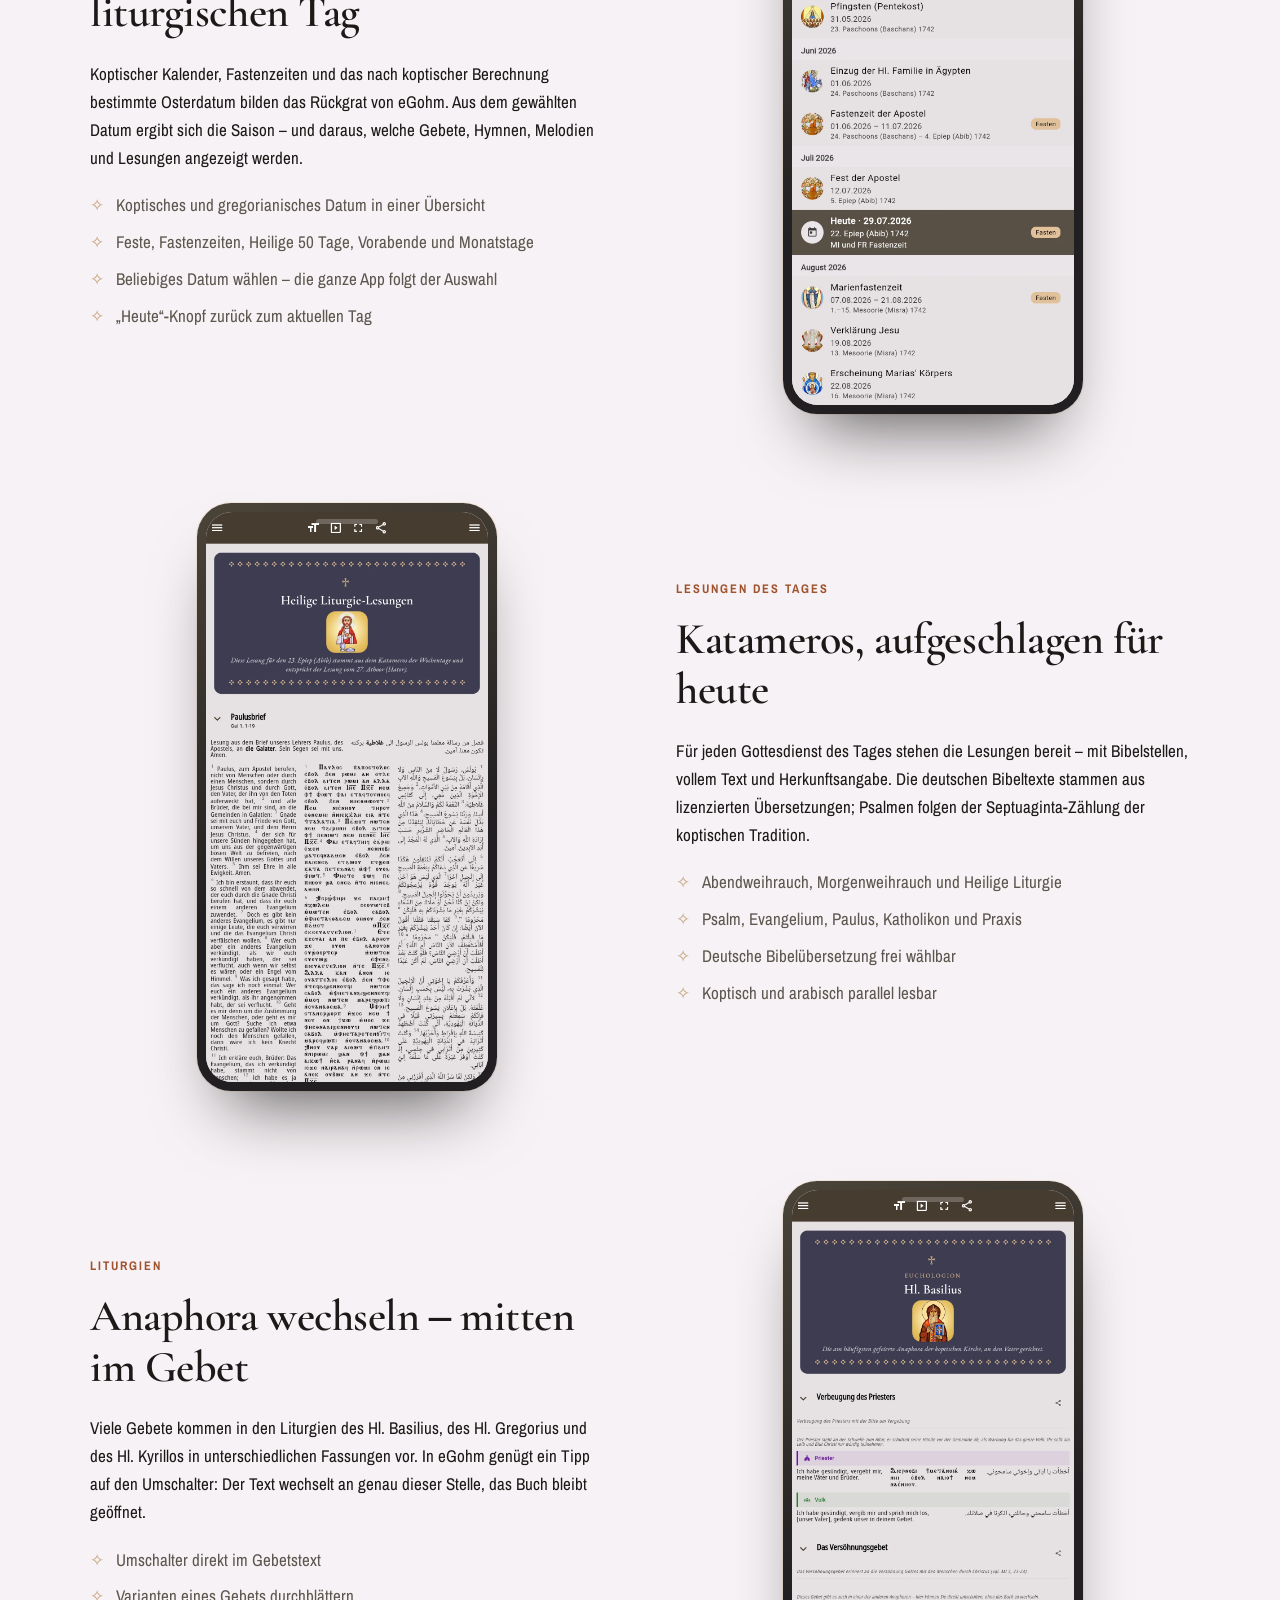
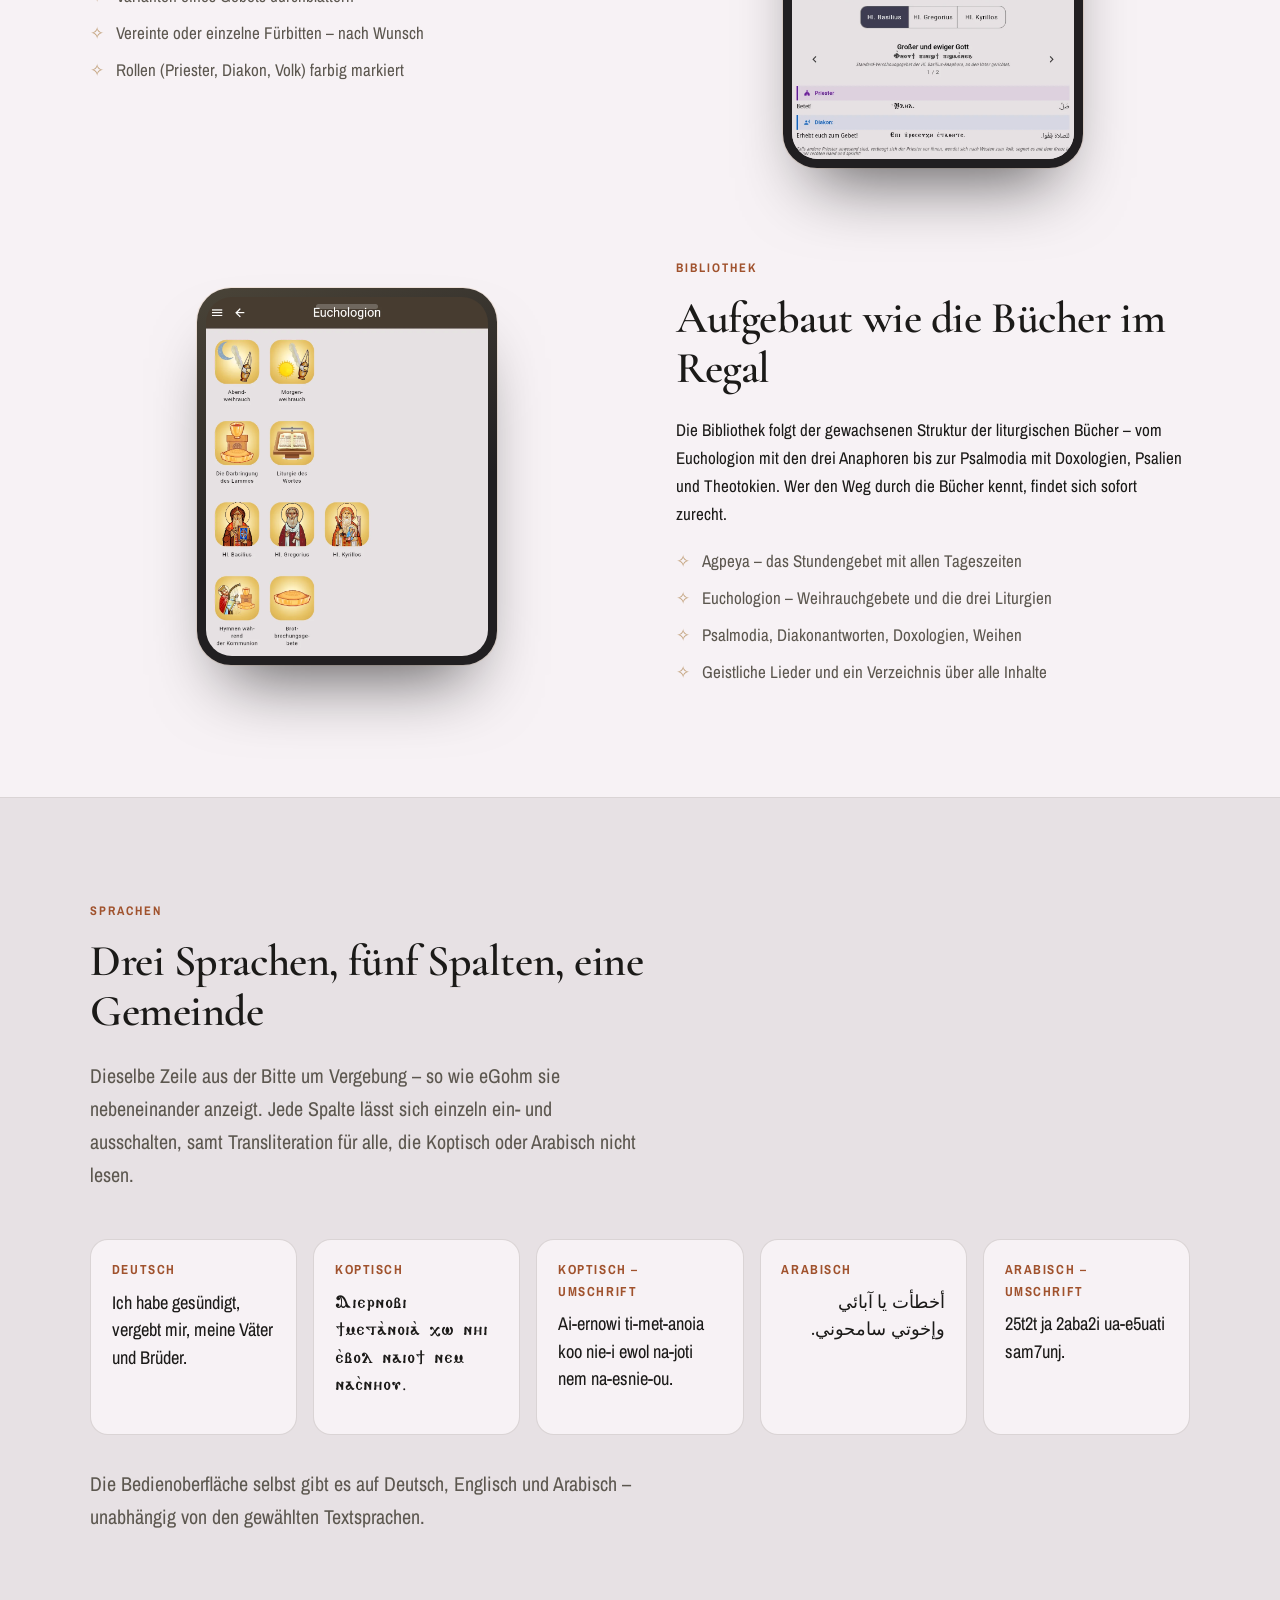
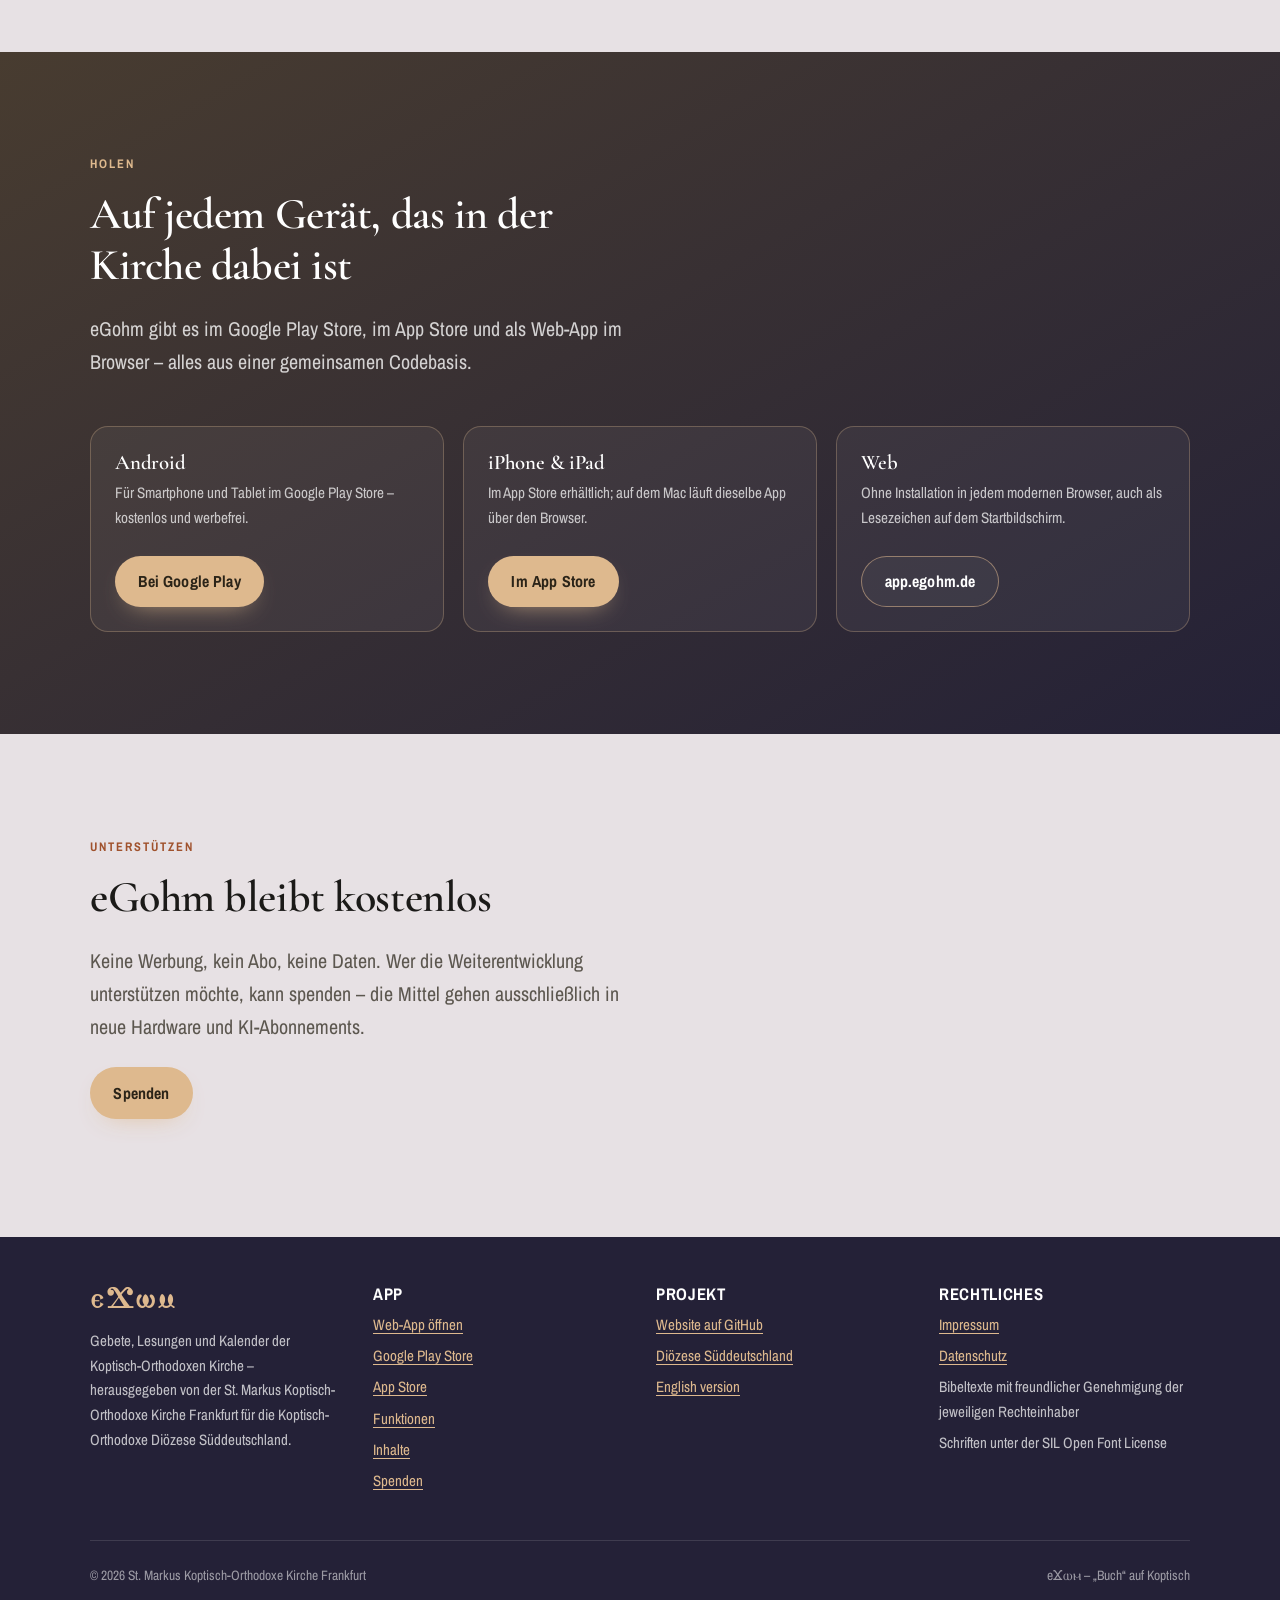
==== commit 5aba5eb1: "Add launch configuration, update deployment workflow, and revise README and HTML links - Added launc" ====
--- a/index.html
+++ b/index.html
@@ -5,7 +5,7 @@
 <meta name="viewport" content="width=device-width, initial-scale=1">
 <title>eGohm – Gebete, Lesungen und Kalender der Koptisch-Orthodoxen Kirche</title>
 <meta name="description" content="eGohm (eϪⲱⲙ) ist die Liturgie-App der St. Markus Koptisch-Orthodoxe Kirche Frankfurt für die Diözese Süddeutschland: mehrsprachige Gebete (Deutsch, Koptisch, Arabisch), saisonabhängige Hymnen, koptischer Kalender und die Lesungen des Tages – offline auf Web, Android, iOS und macOS.">
-<link rel="canonical" href="https://mamitry.github.io/egohm_app_flutter_new/">
+<link rel="canonical" href="https://stmarkus.github.io/egohm-website/">
 <link rel="alternate" hreflang="de" href="./">
 <link rel="alternate" hreflang="en" href="./en/">
 <meta name="theme-color" content="#29263f">
@@ -434,7 +434,7 @@
       <div>
         <h3>Projekt</h3>
         <ul>
-          <li><a href="https://github.com/mamitry/egohm_app_flutter_new">Quellcode auf GitHub</a></li>
+          <li><a href="https://github.com/StMarkus/egohm-website">Website auf GitHub</a></li>
           <li><a href="https://copticorthodox.church">Diözese Süddeutschland</a></li>
           <li><a href="./en/">English version</a></li>
         </ul>
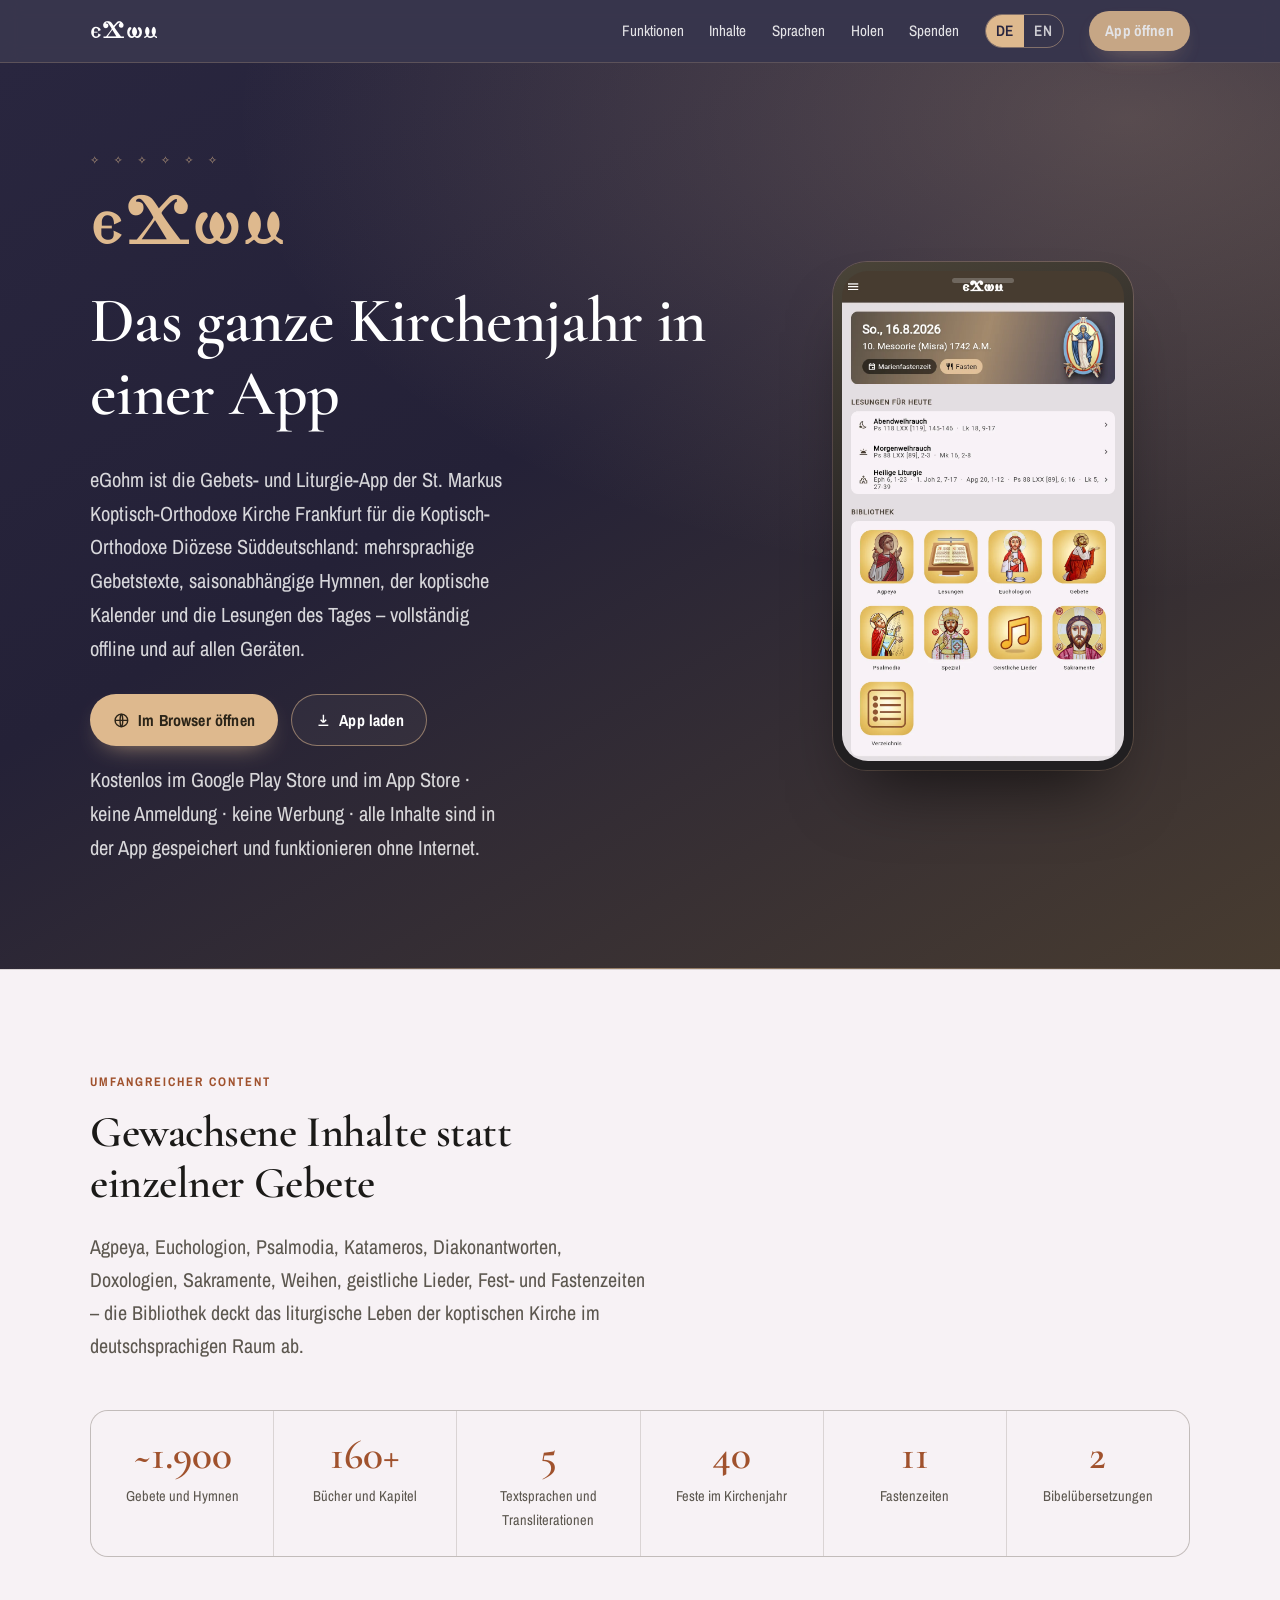
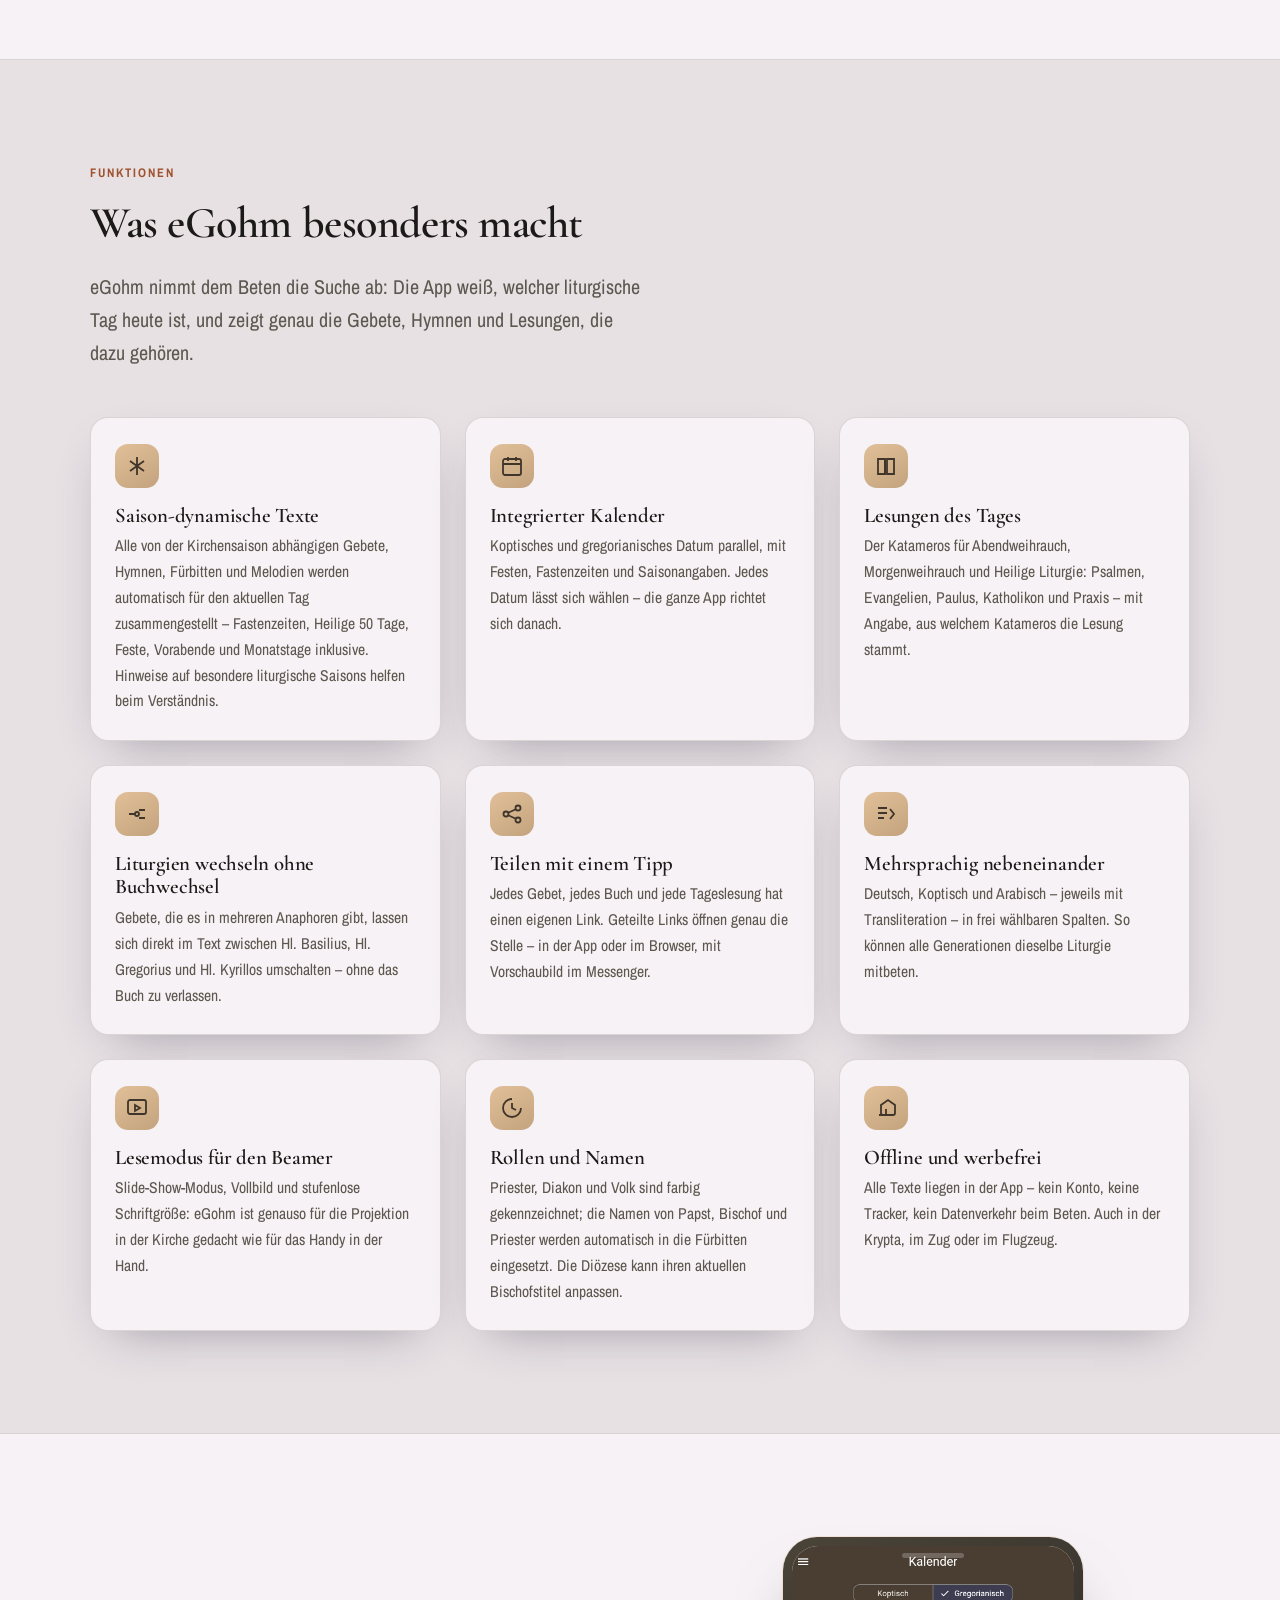
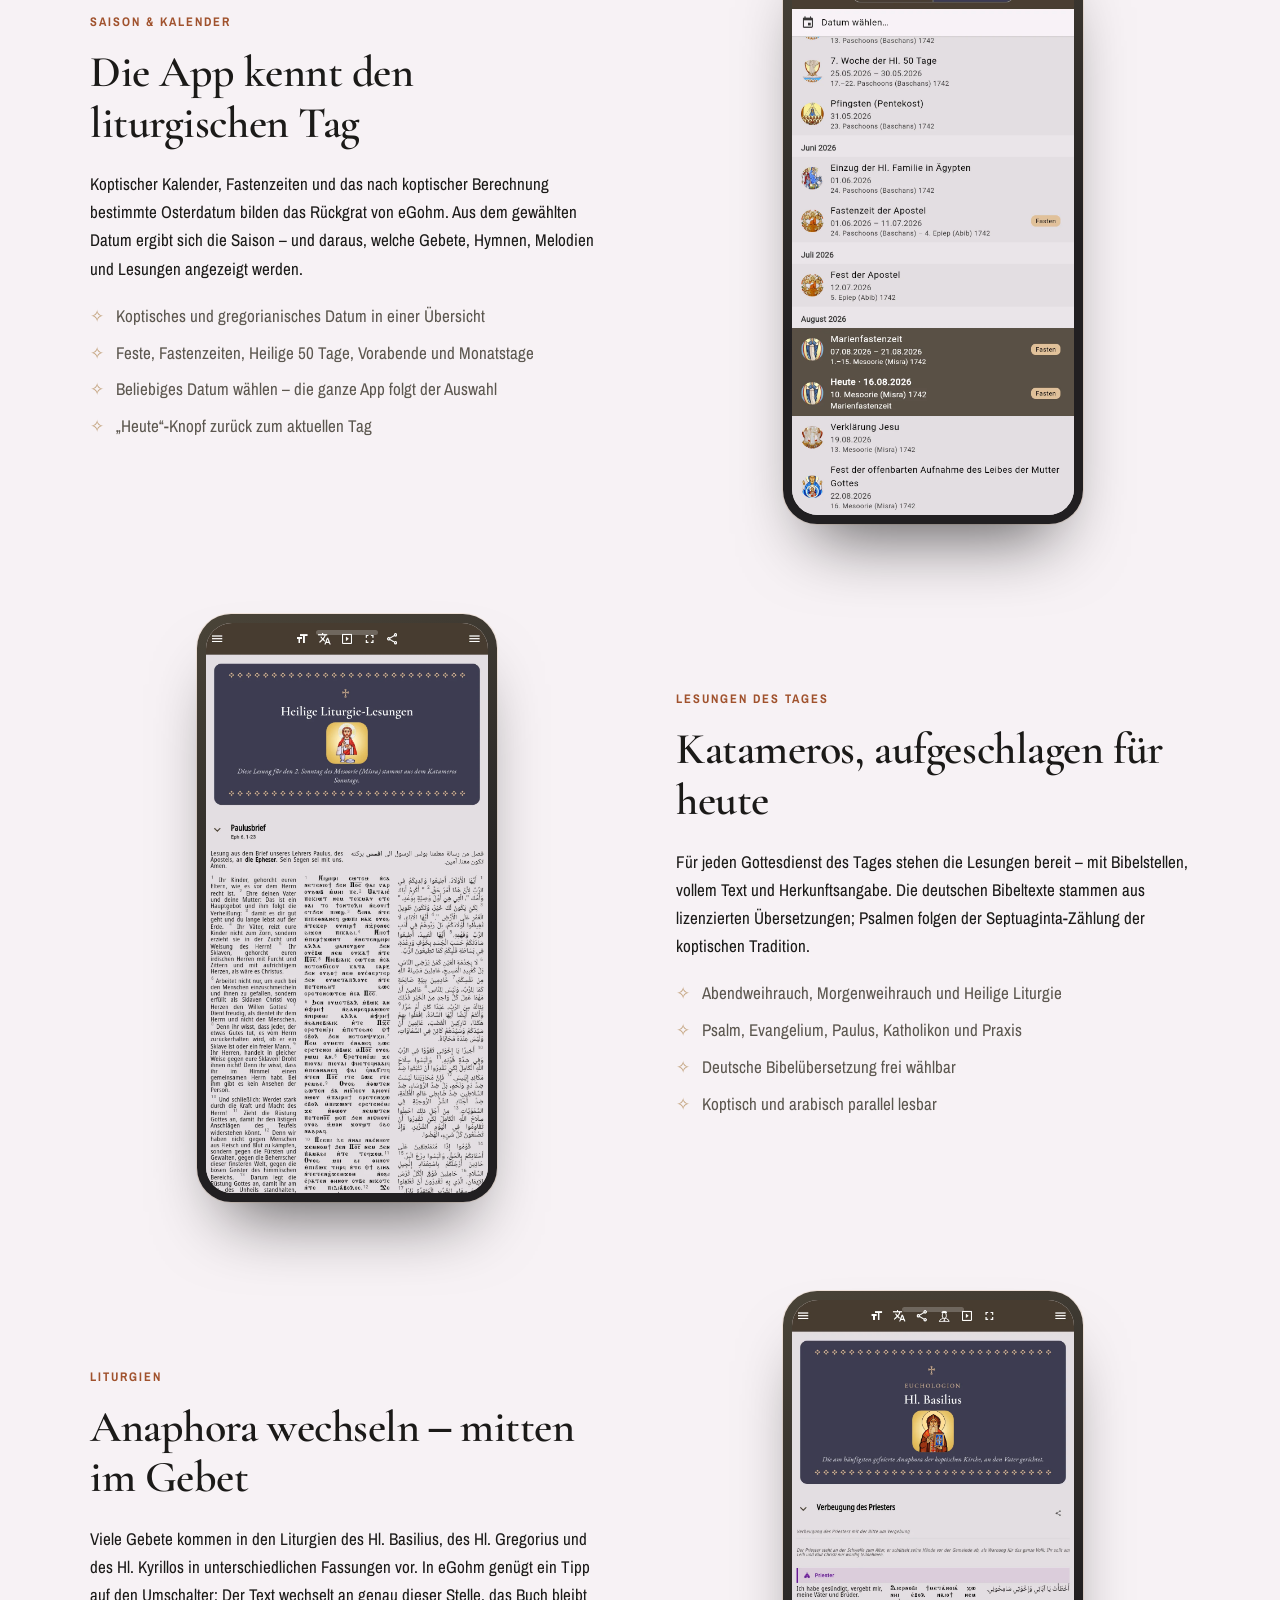
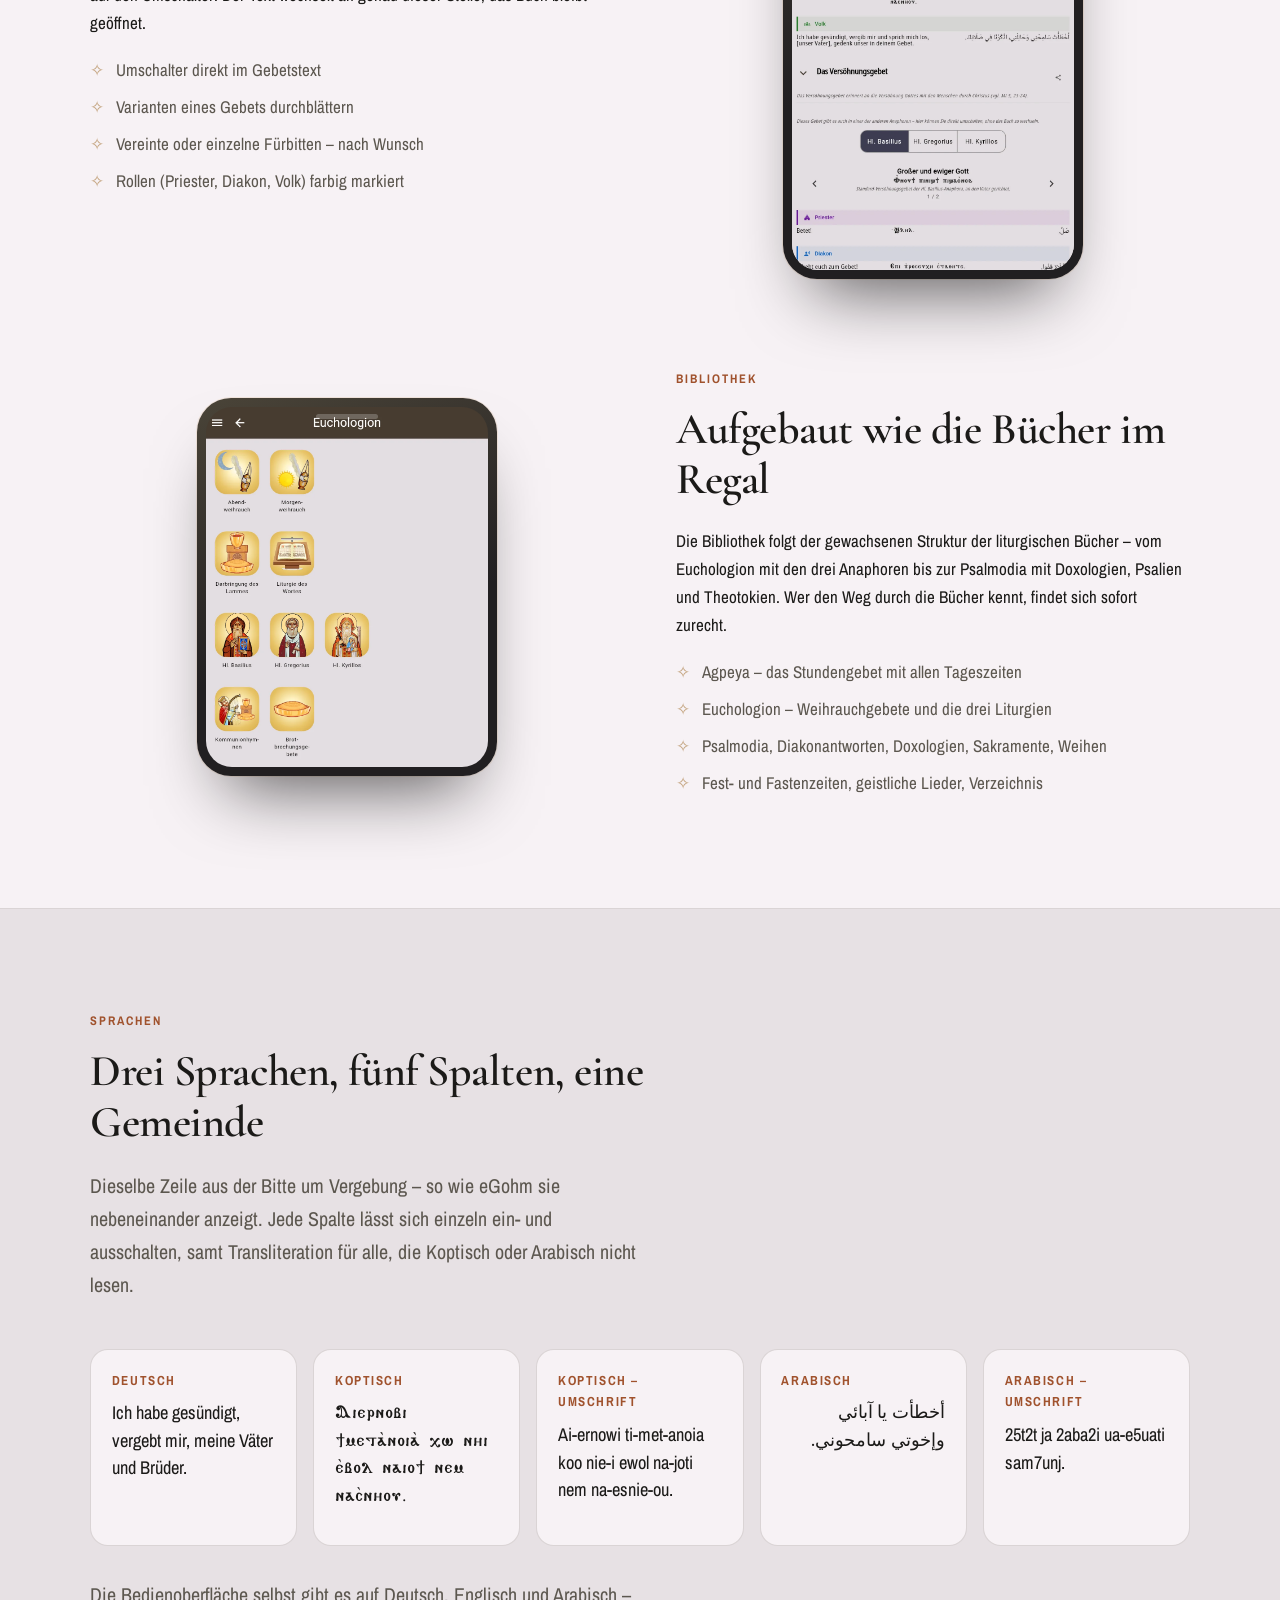
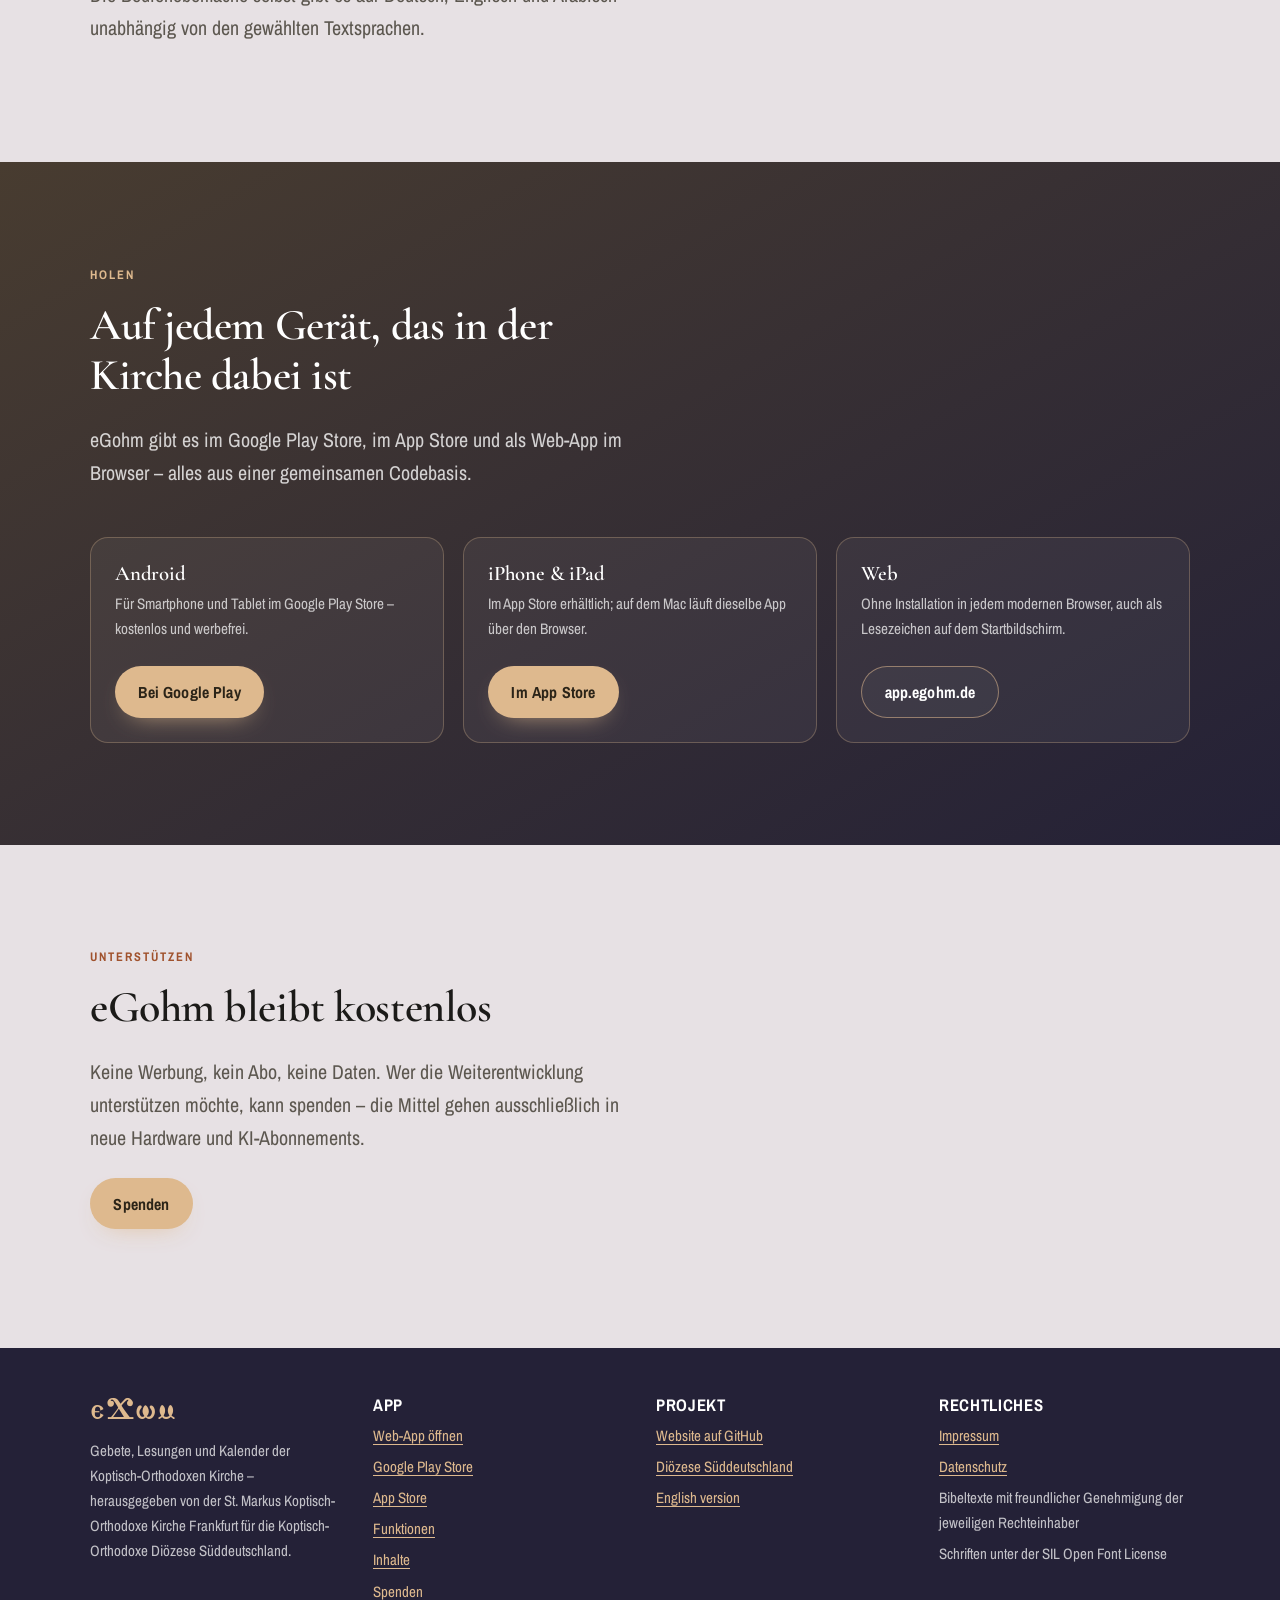
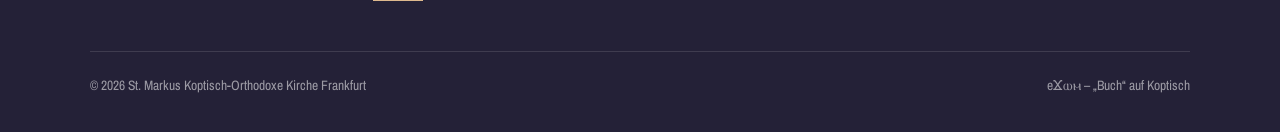
==== commit 7d28670b: "screenshots added" ====
--- a/index.html
+++ b/index.html
@@ -76,7 +76,7 @@
       </div>
       <div class="hero-visual">
         <div class="phone">
-          <img src="assets/img/screen-home.webp" width="1000" height="1492"
+          <img src="assets/img/screen-home.webp" width="1000" height="1740"
                alt="Startseite von eGohm mit liturgischem Tagesdatum, den Lesungen für heute und der Bibliothek.">
         </div>
       </div>
@@ -91,8 +91,8 @@
         <h2>Gewachsene Inhalte statt einzelner Gebete</h2>
         <p class="lead">
           Agpeya, Euchologion, Psalmodia, Katameros, Diakonantworten, Doxologien,
-          Weihen, geistliche Lieder – die Bibliothek deckt das liturgische Leben der
-          koptischen Kirche im deutschsprachigen Raum ab.
+          Sakramente, Weihen, geistliche Lieder, Fest- und Fastenzeiten – die Bibliothek
+          deckt das liturgische Leben der koptischen Kirche im deutschsprachigen Raum ab.
         </p>
       </div>
       <div class="stats reveal">
@@ -101,7 +101,7 @@
         <div class="stat"><b>5</b><span>Textsprachen und Transliterationen</span></div>
         <div class="stat"><b>40</b><span>Feste im Kirchenjahr</span></div>
         <div class="stat"><b>11</b><span>Fastenzeiten</span></div>
-        <div class="stat"><b>3</b><span>Bibelübersetzungen</span></div>
+        <div class="stat"><b>2</b><span>Bibelübersetzungen</span></div>
       </div>
     </div>
   </section>
@@ -126,6 +126,7 @@
             Alle von der Kirchensaison abhängigen Gebete, Hymnen, Fürbitten und
             Melodien werden automatisch für den aktuellen Tag zusammengestellt –
             Fastenzeiten, Heilige 50 Tage, Feste, Vorabende und Monatstage inklusive.
+            Hinweise auf besondere liturgische Saisons helfen beim Verständnis.
           </p>
         </article>
 
@@ -194,7 +195,7 @@
           <p>
             Priester, Diakon und Volk sind farbig gekennzeichnet; die Namen von
             Papst, Bischof und Priester werden automatisch in die Fürbitten
-            eingesetzt.
+            eingesetzt. Die Diözese kann ihren aktuellen Bischofstitel anpassen.
           </p>
         </article>
 
@@ -302,8 +303,8 @@
           <ul>
             <li>Agpeya – das Stundengebet mit allen Tageszeiten</li>
             <li>Euchologion – Weihrauchgebete und die drei Liturgien</li>
-            <li>Psalmodia, Diakonantworten, Doxologien, Weihen</li>
-            <li>Geistliche Lieder und ein Verzeichnis über alle Inhalte</li>
+            <li>Psalmodia, Diakonantworten, Doxologien, Sakramente, Weihen</li>
+            <li>Fest- und Fastenzeiten, geistliche Lieder, Verzeichnis</li>
           </ul>
         </div>
         <div class="split-visual">
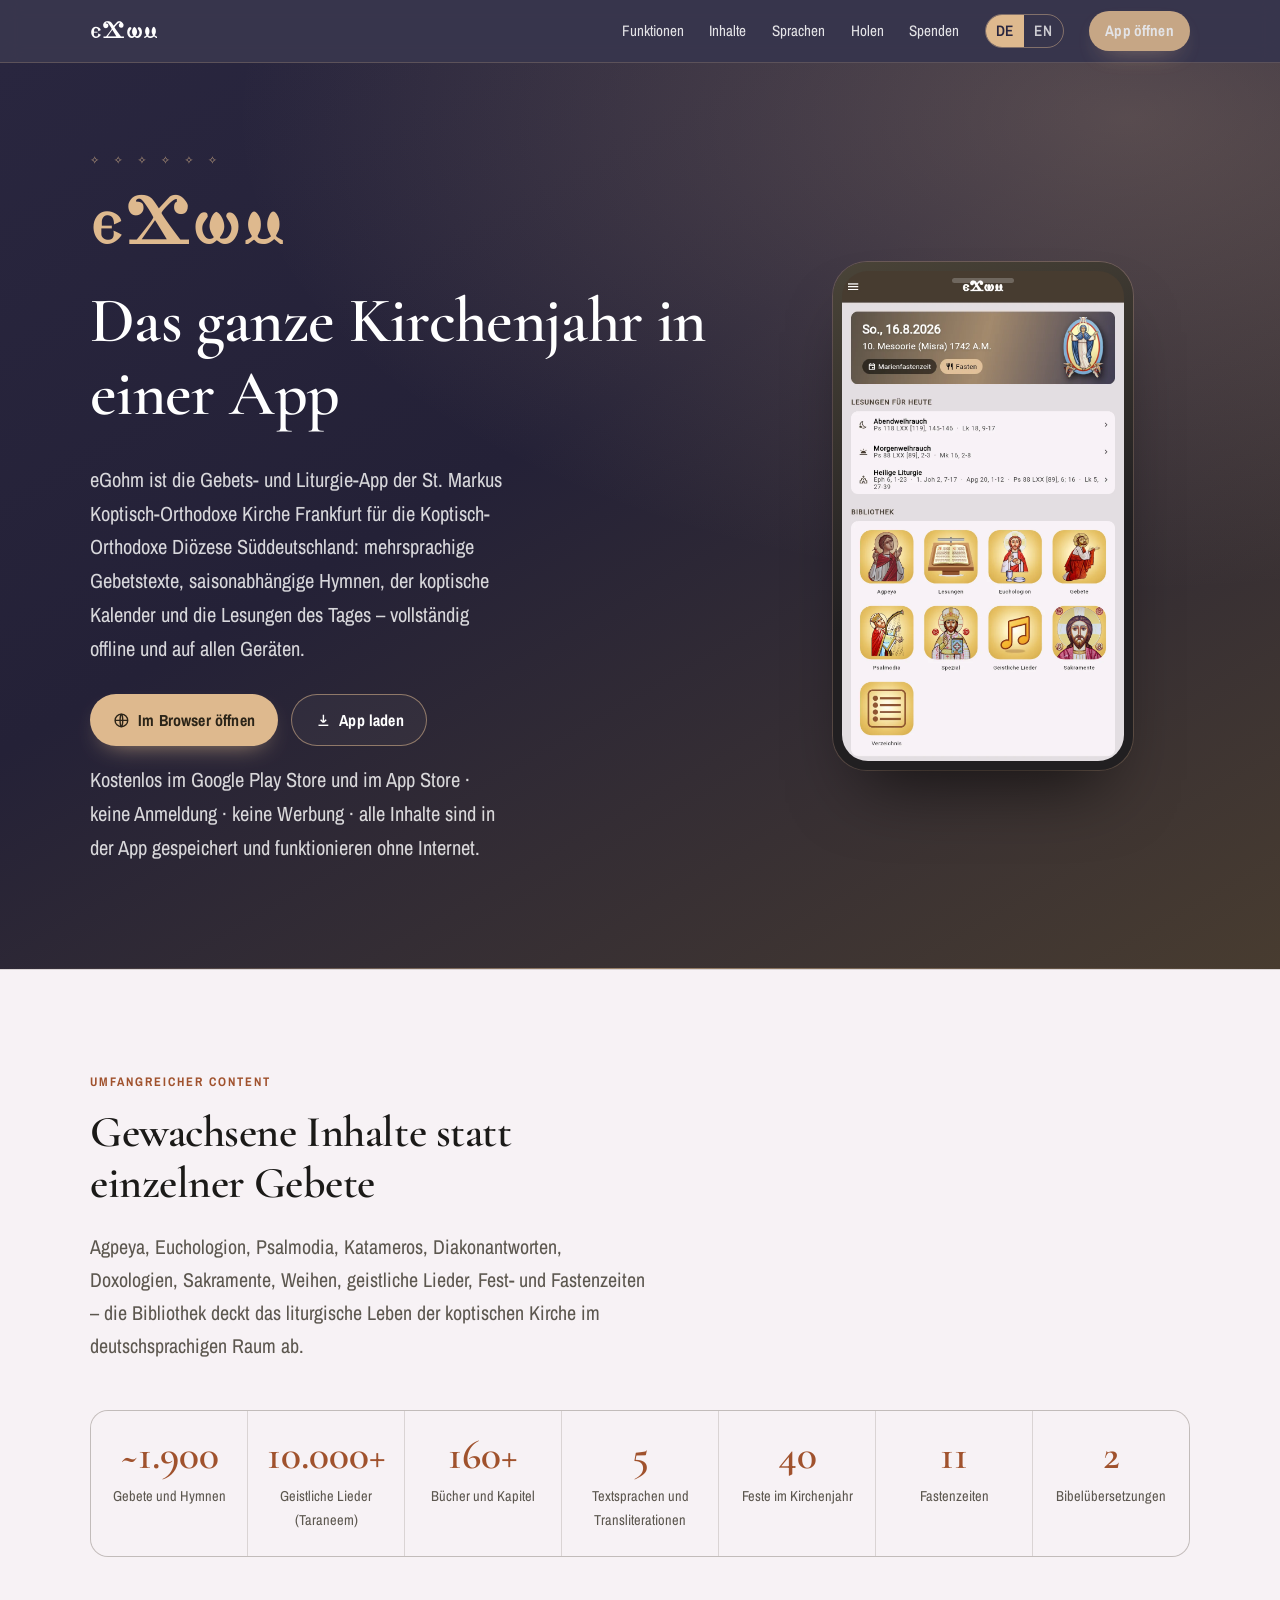
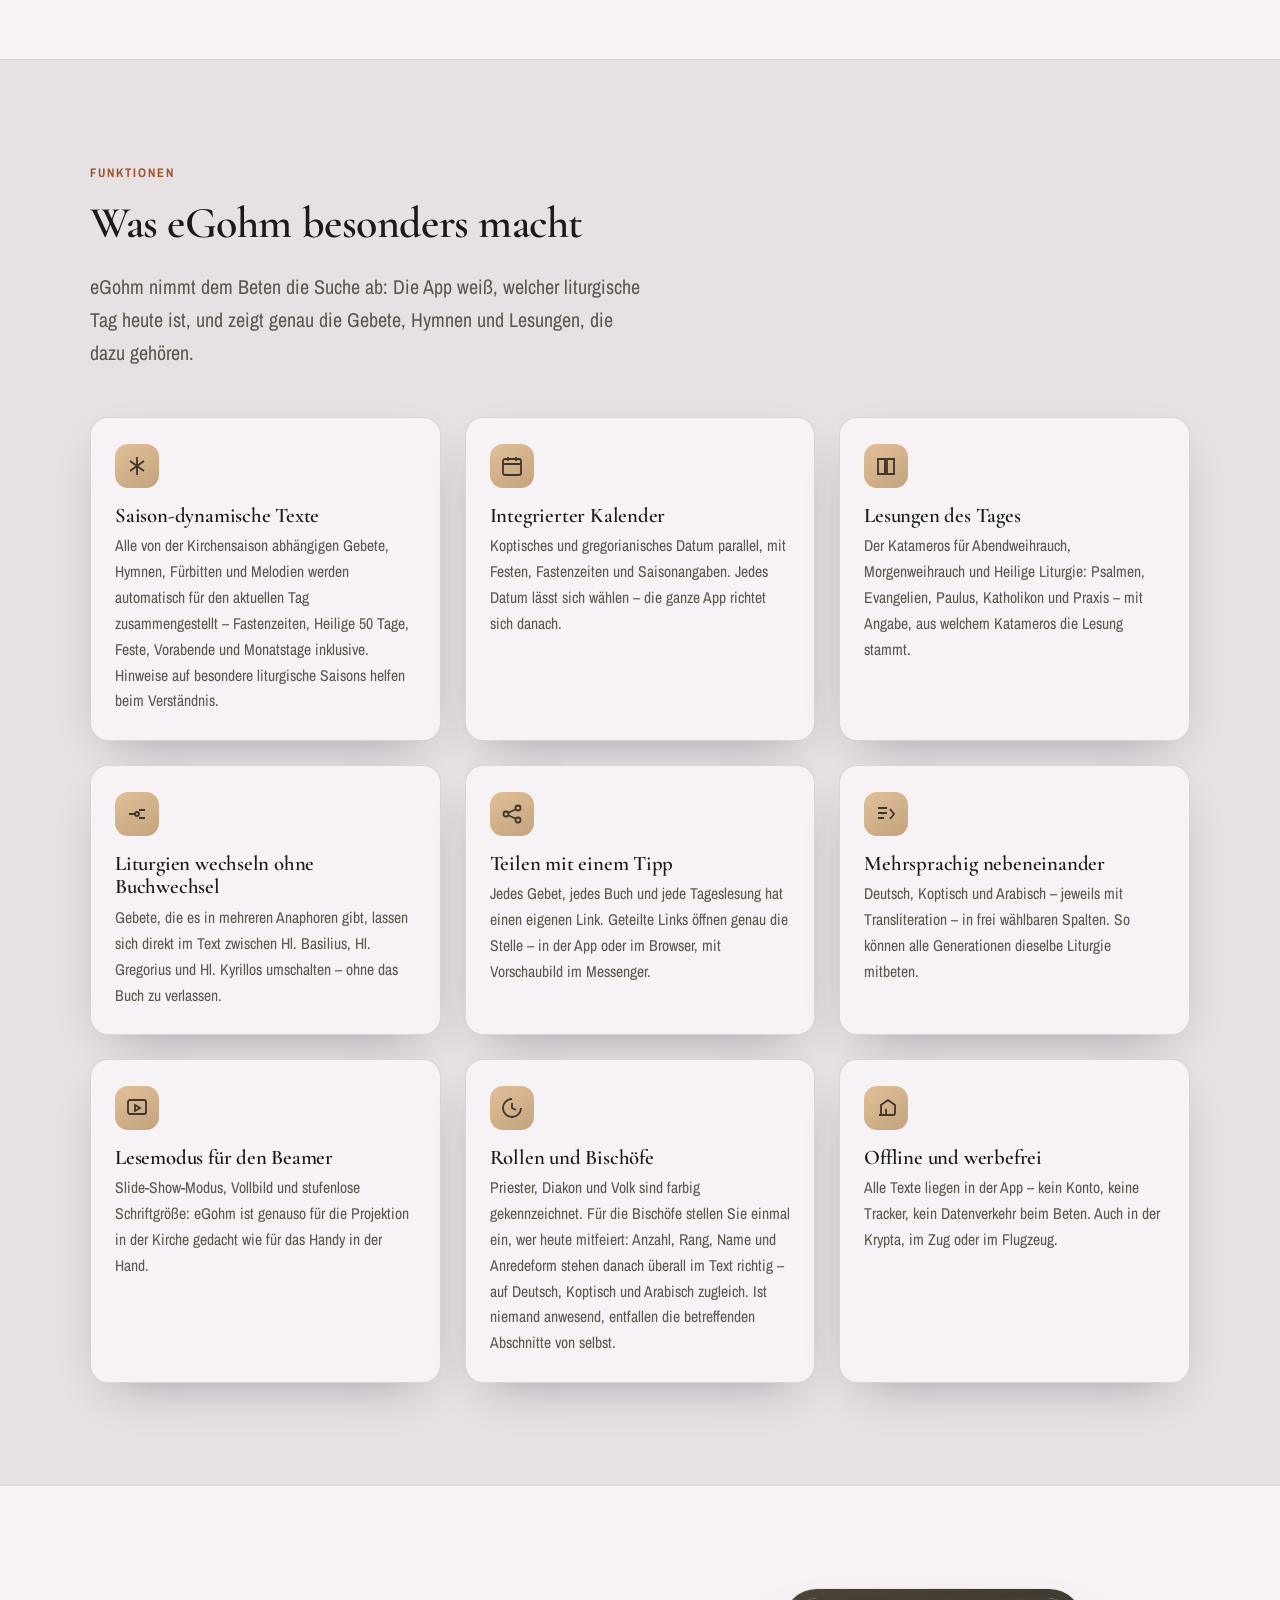
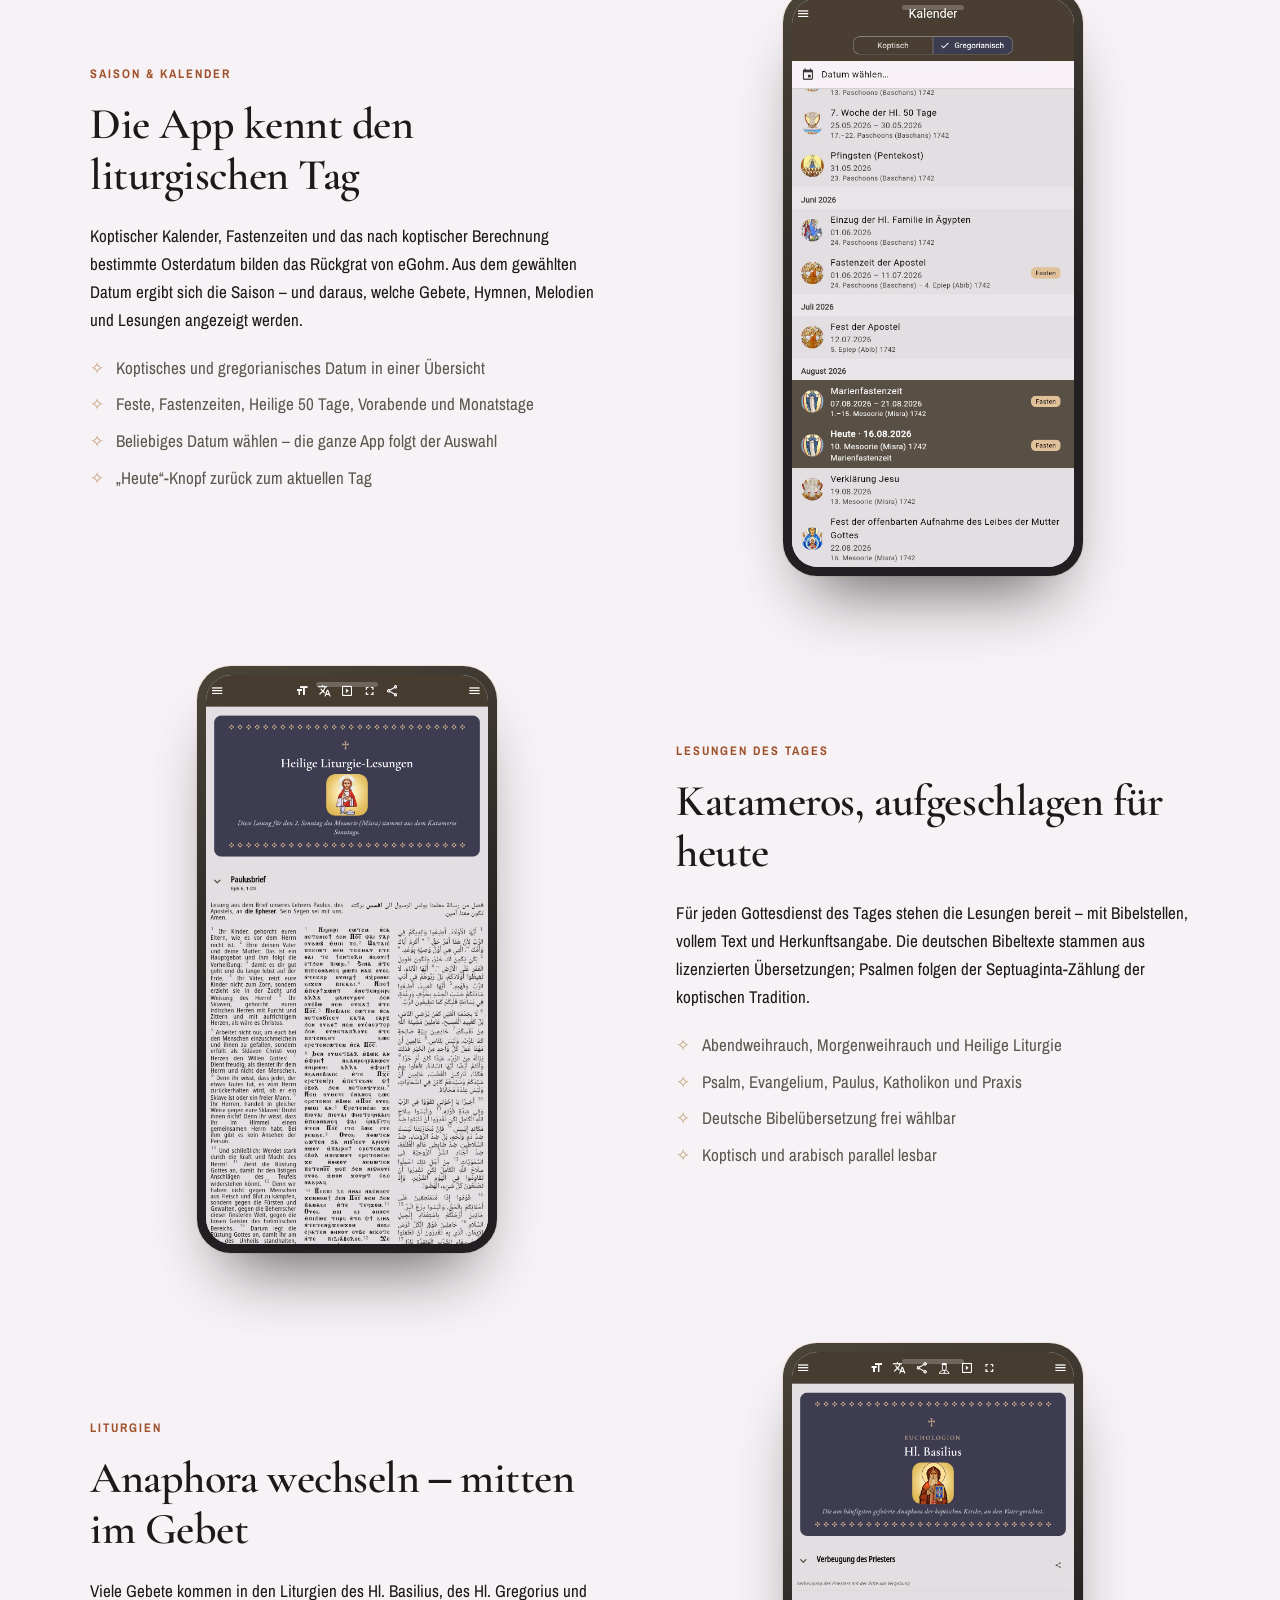
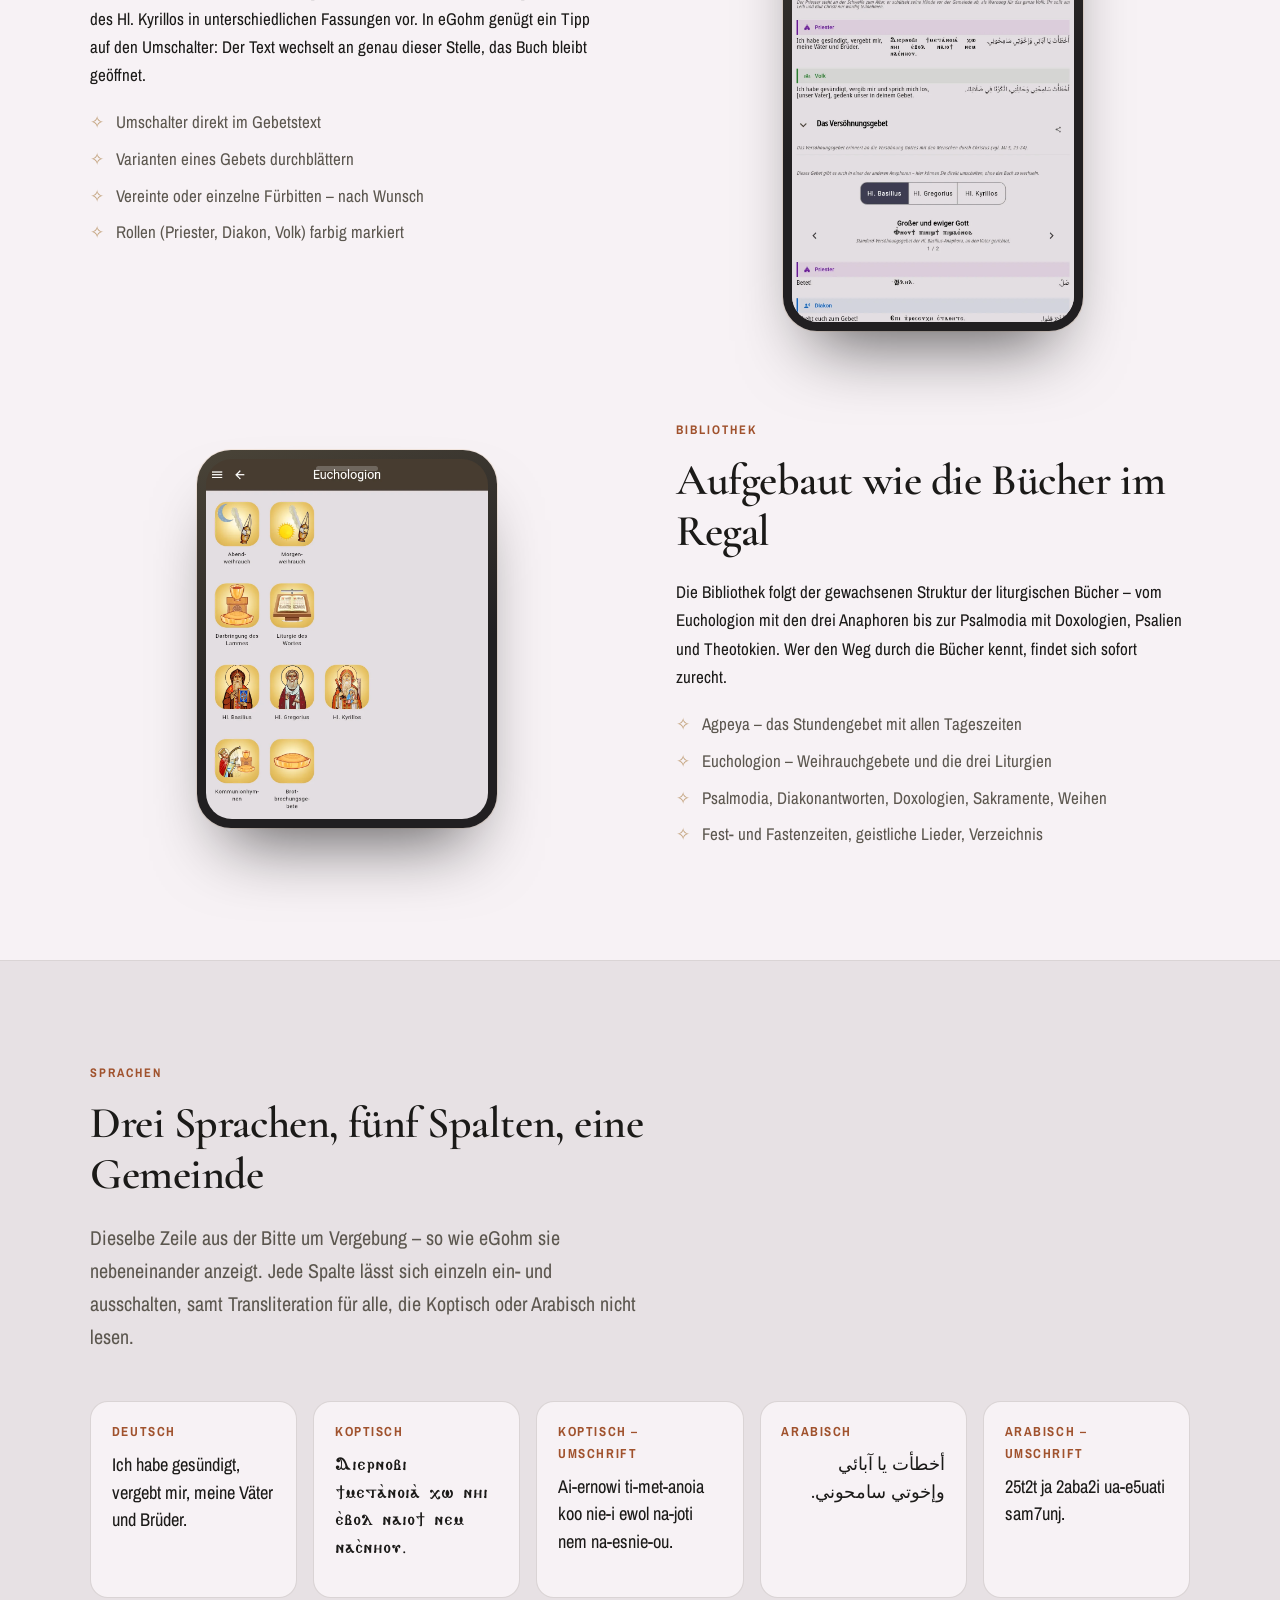
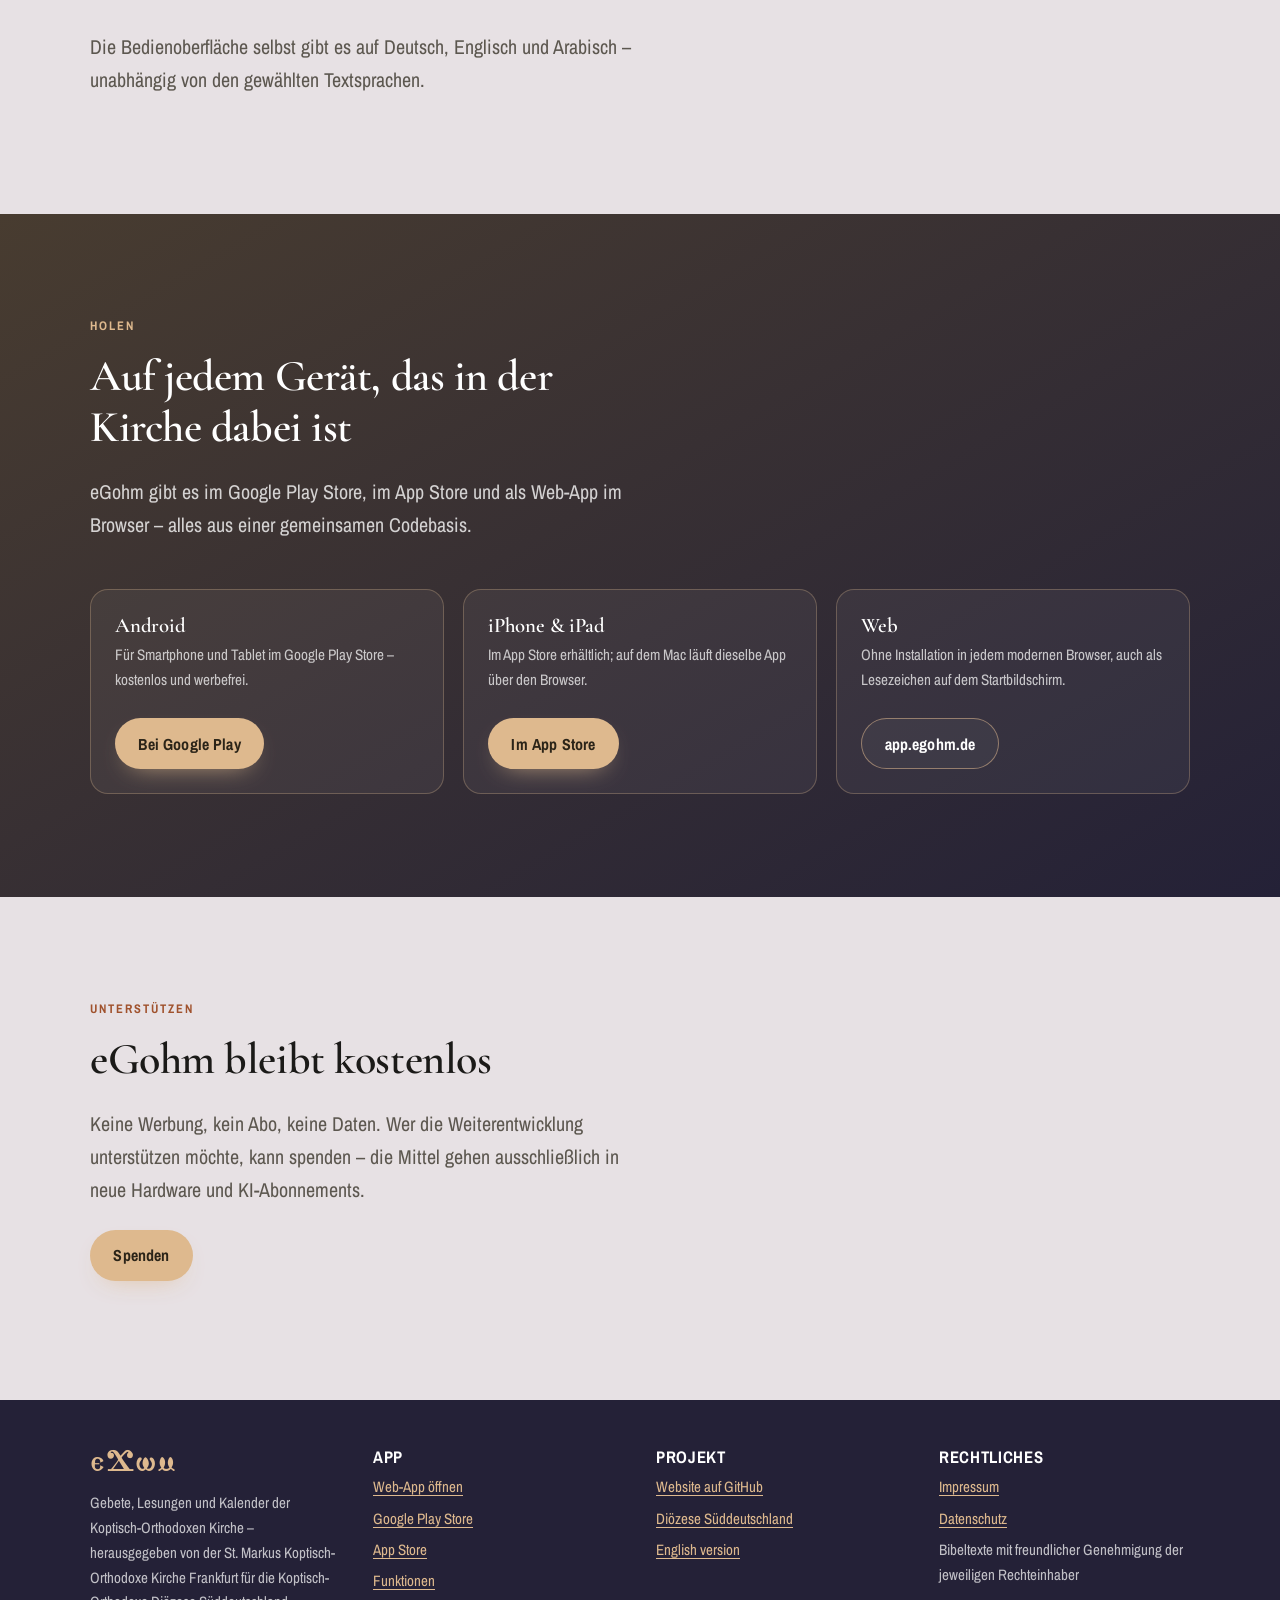
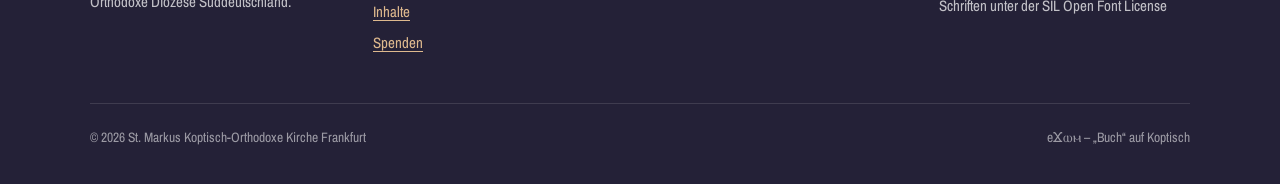
==== commit af216f3c: "Bischofsauswahl und Taraneem-Umfang nachziehen Beide Punkte kamen nach dem letzten Website-Stand in " ====
--- a/index.html
+++ b/index.html
@@ -97,6 +97,7 @@
       </div>
       <div class="stats reveal">
         <div class="stat"><b>~1.900</b><span>Gebete und Hymnen</span></div>
+        <div class="stat"><b>10.000+</b><span>Geistliche Lieder (Taraneem)</span></div>
         <div class="stat"><b>160+</b><span>Bücher und Kapitel</span></div>
         <div class="stat"><b>5</b><span>Textsprachen und Transliterationen</span></div>
         <div class="stat"><b>40</b><span>Feste im Kirchenjahr</span></div>
@@ -191,11 +192,13 @@
 
         <article class="card reveal">
           <div class="card-icon"><svg viewBox="0 0 24 24" fill="none" stroke="currentColor" stroke-width="1.8" aria-hidden="true"><path d="M12 3a9 9 0 1 0 9 9"/><path d="M12 7v5l4 2"/></svg></div>
-          <h3>Rollen und Namen</h3>
-          <p>
-            Priester, Diakon und Volk sind farbig gekennzeichnet; die Namen von
-            Papst, Bischof und Priester werden automatisch in die Fürbitten
-            eingesetzt. Die Diözese kann ihren aktuellen Bischofstitel anpassen.
+          <h3>Rollen und Bischöfe</h3>
+          <p>
+            Priester, Diakon und Volk sind farbig gekennzeichnet. Für die Bischöfe
+            stellen Sie einmal ein, wer heute mitfeiert: Anzahl, Rang, Name und
+            Anredeform stehen danach überall im Text richtig – auf Deutsch,
+            Koptisch und Arabisch zugleich. Ist niemand anwesend, entfallen die
+            betreffenden Abschnitte von selbst.
           </p>
         </article>
 
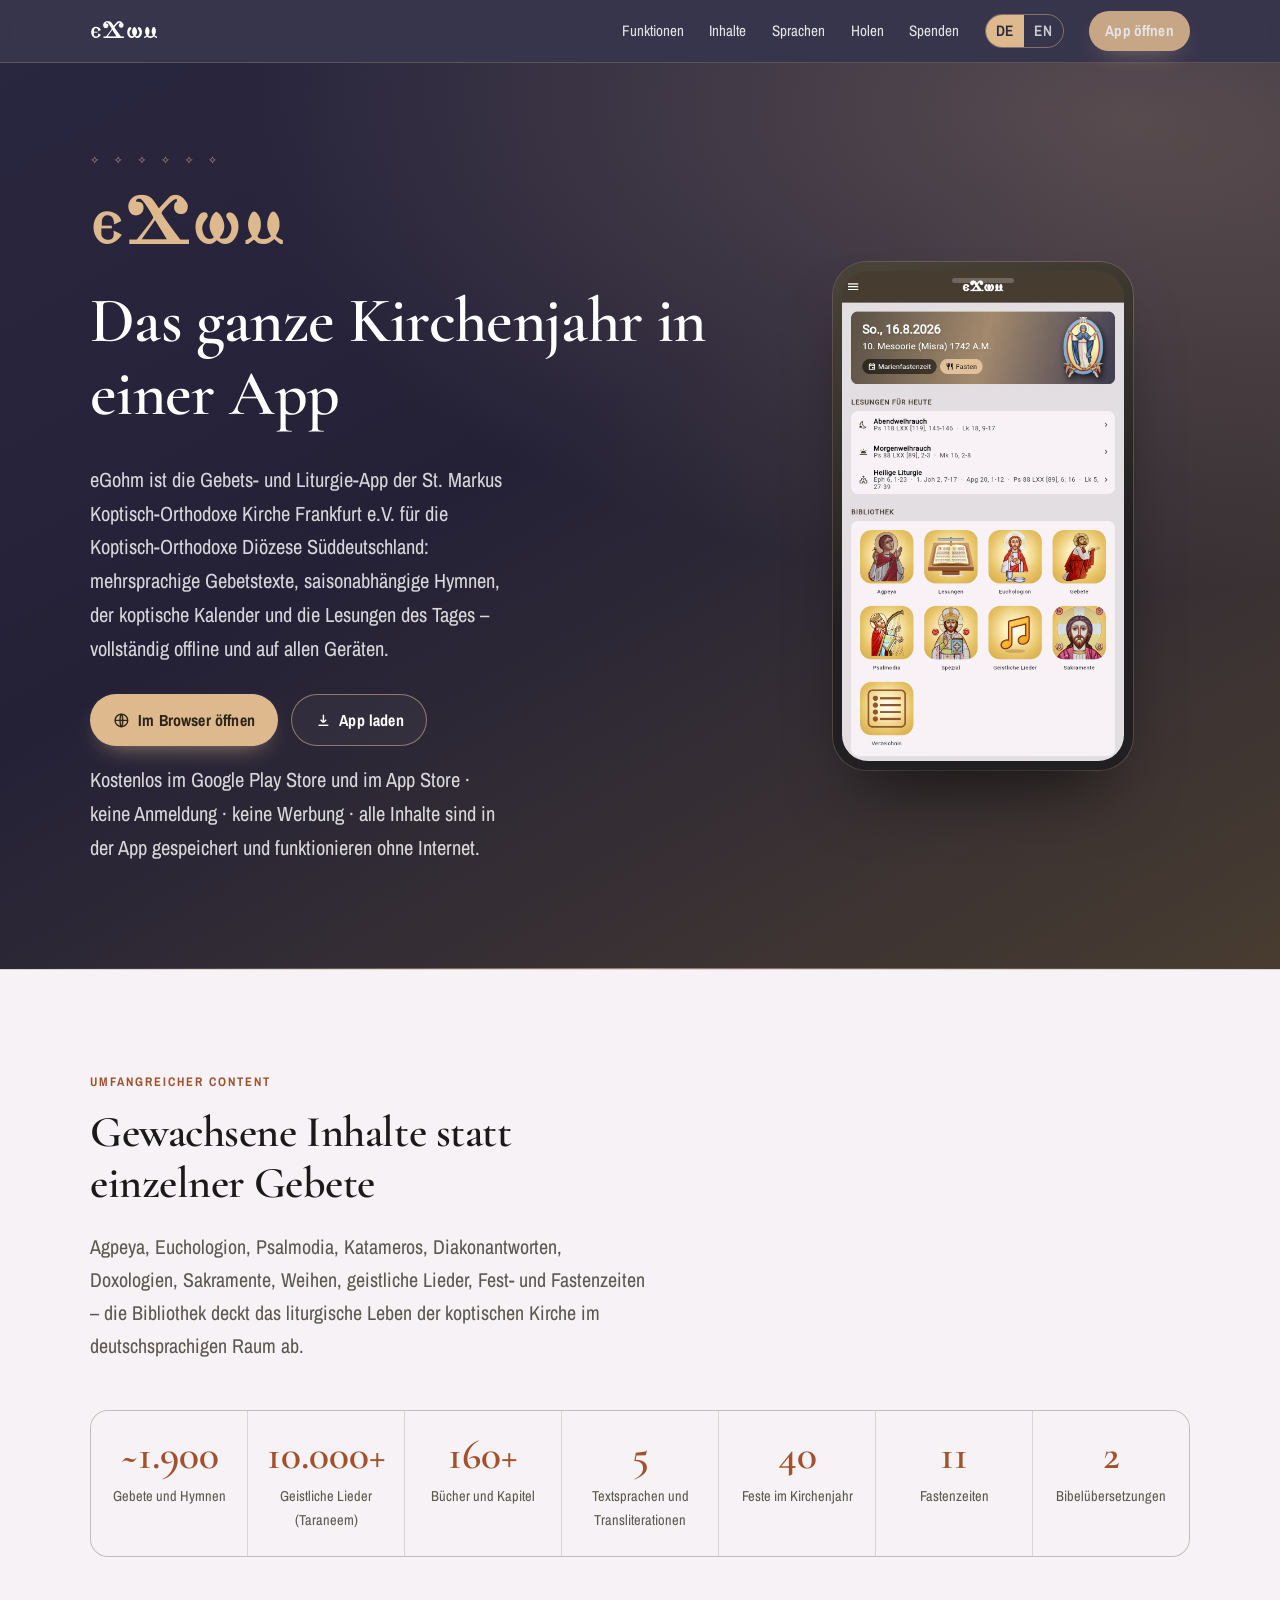
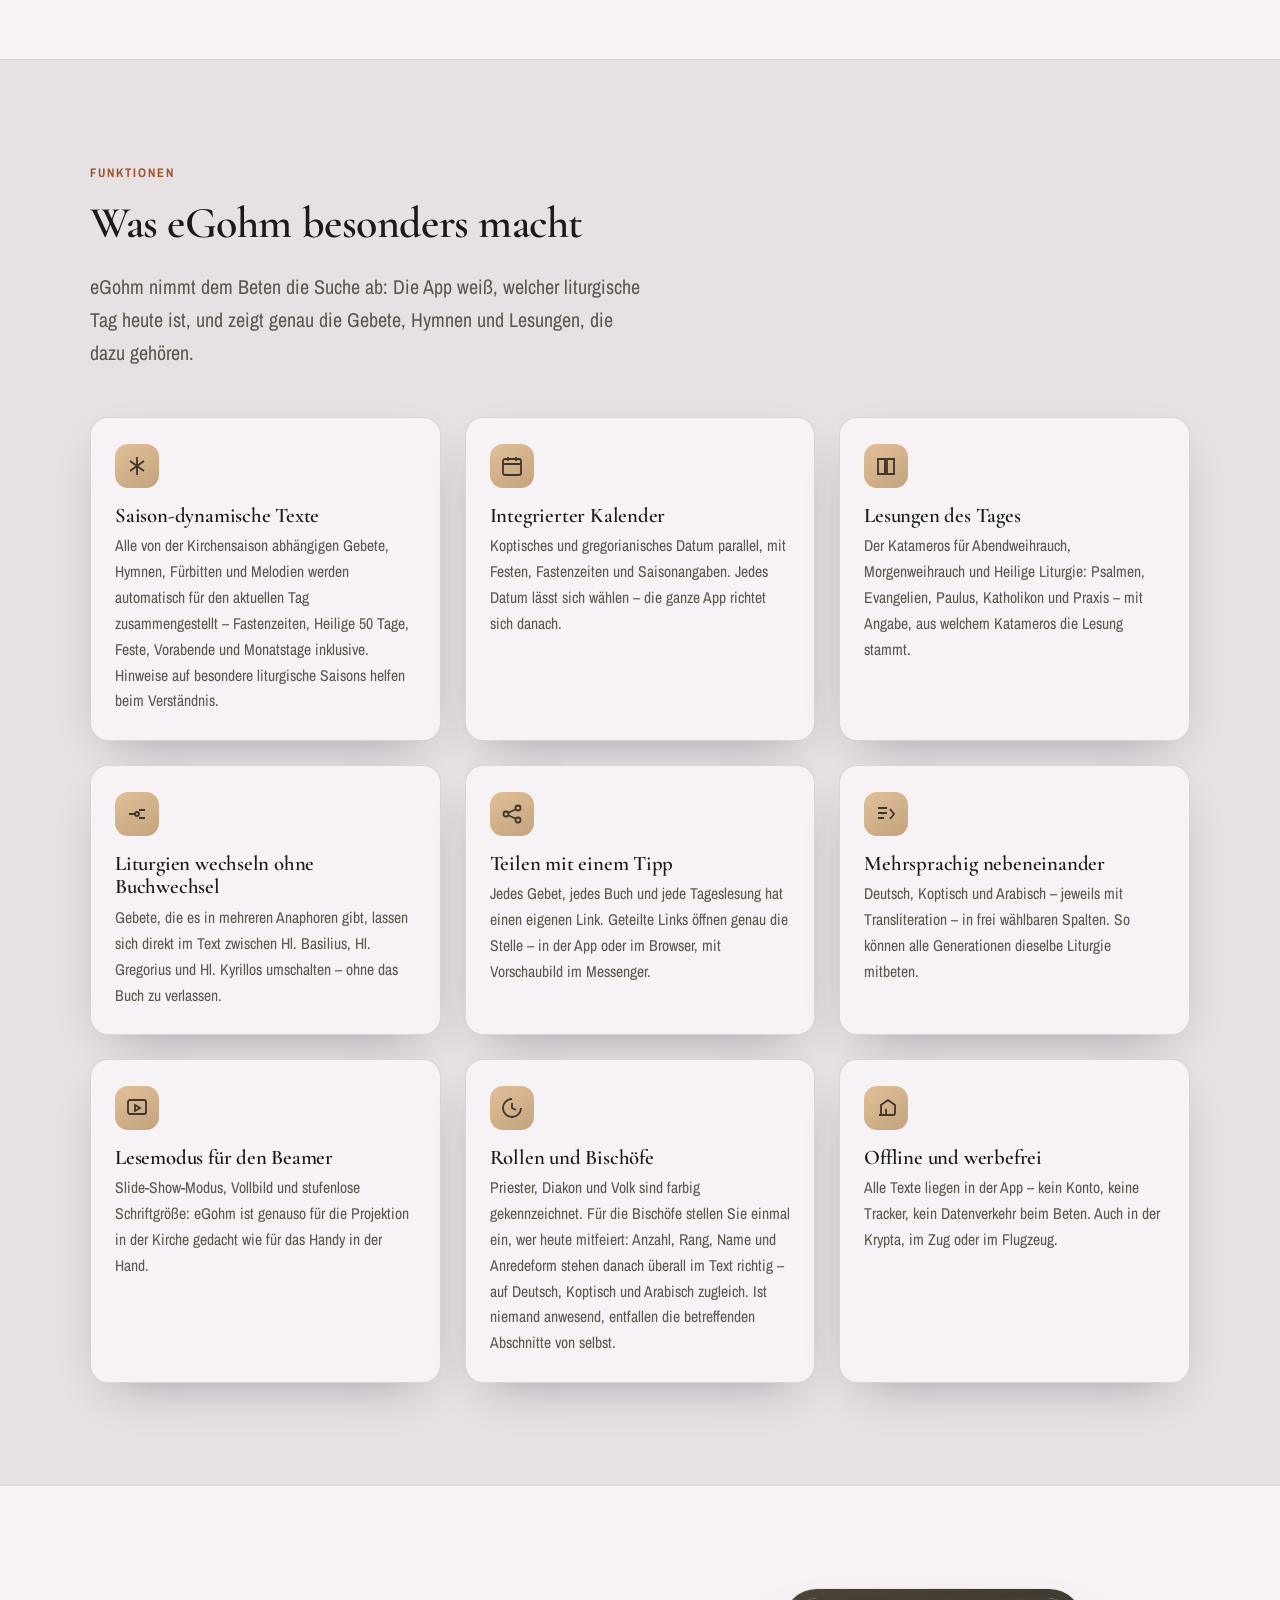
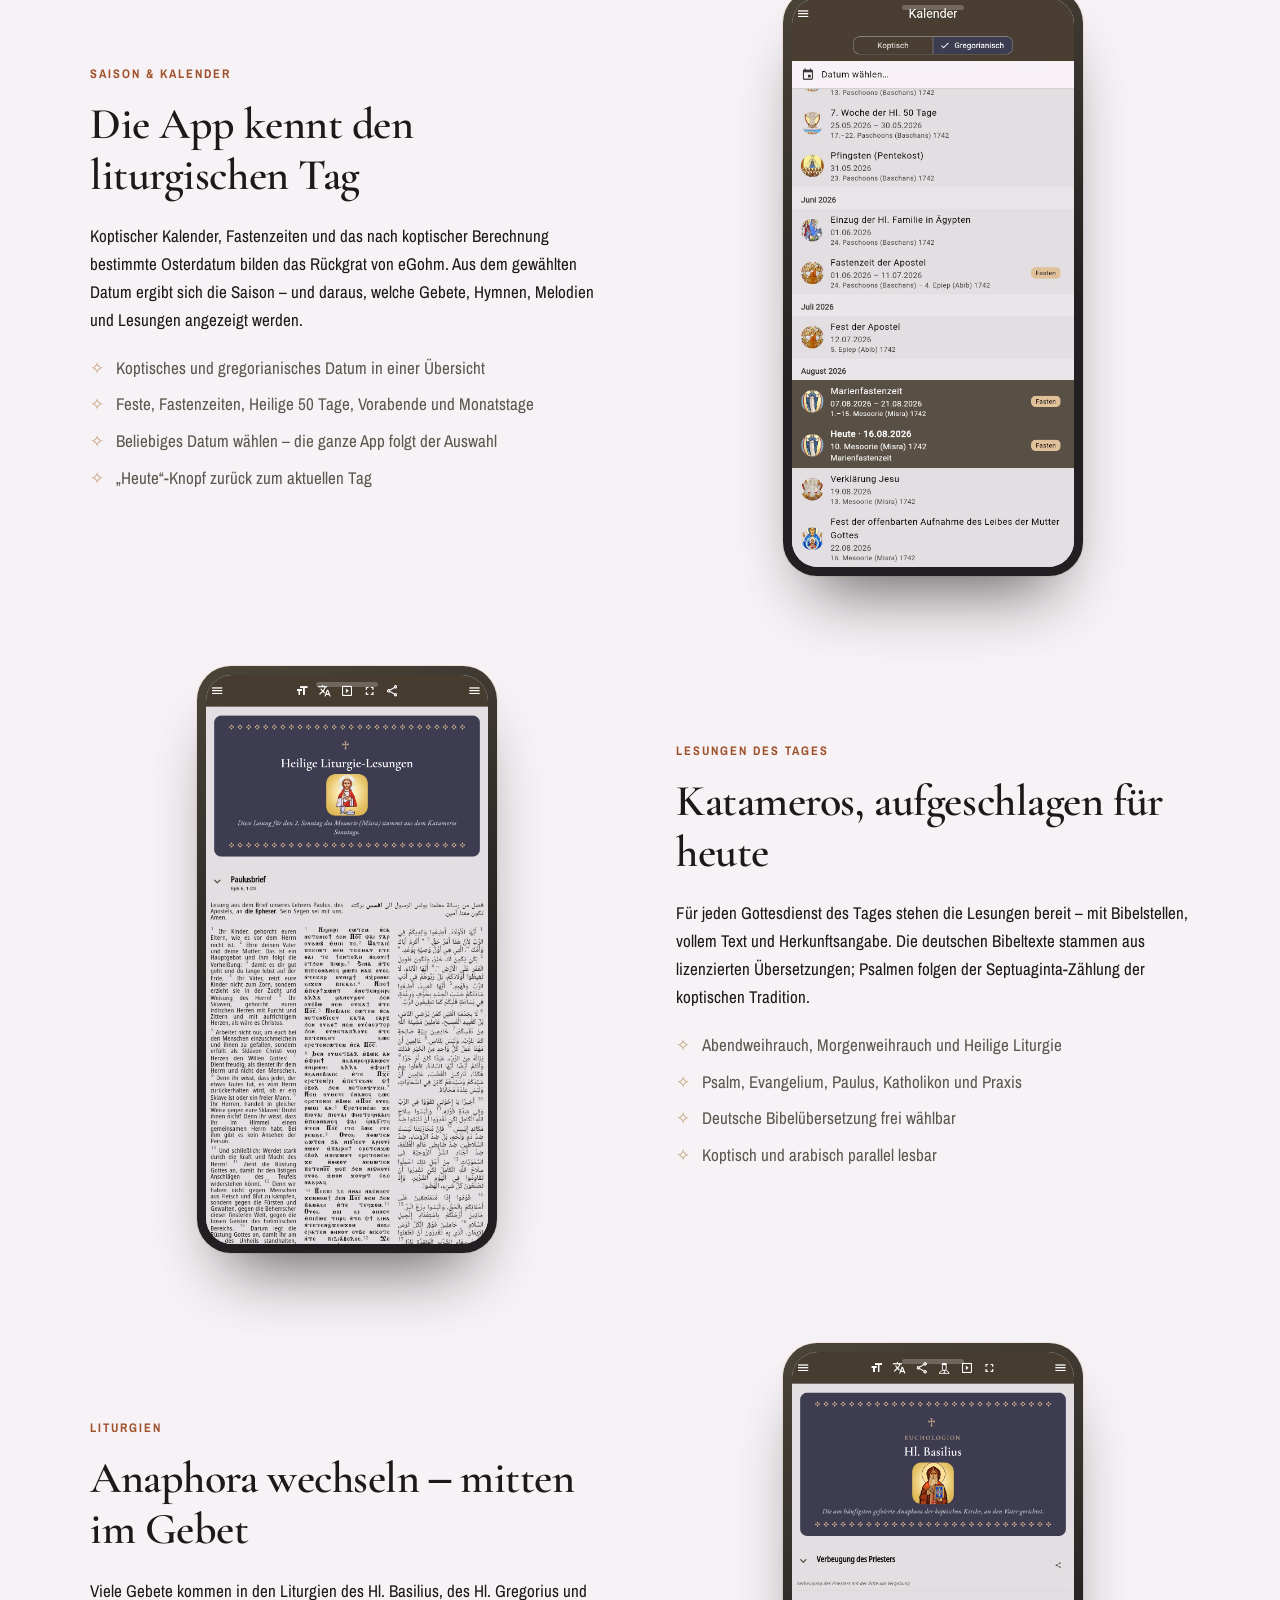
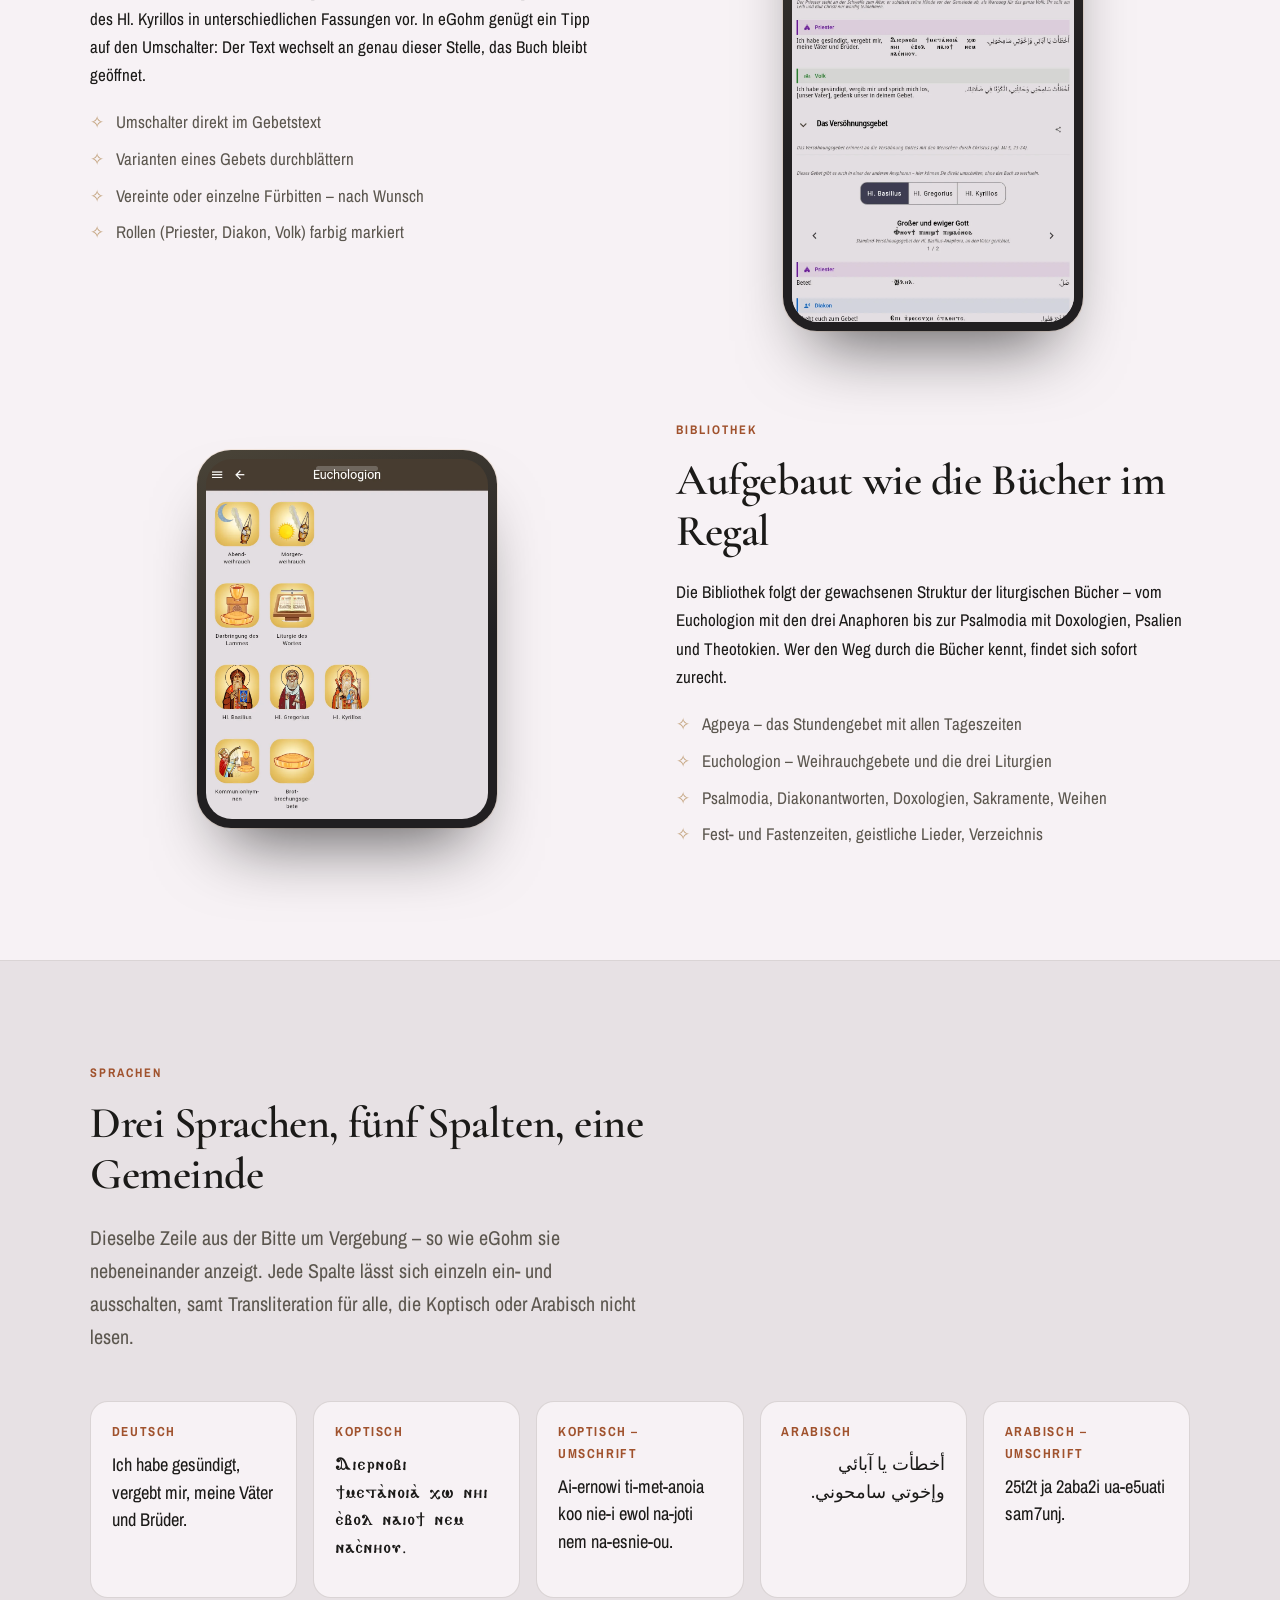
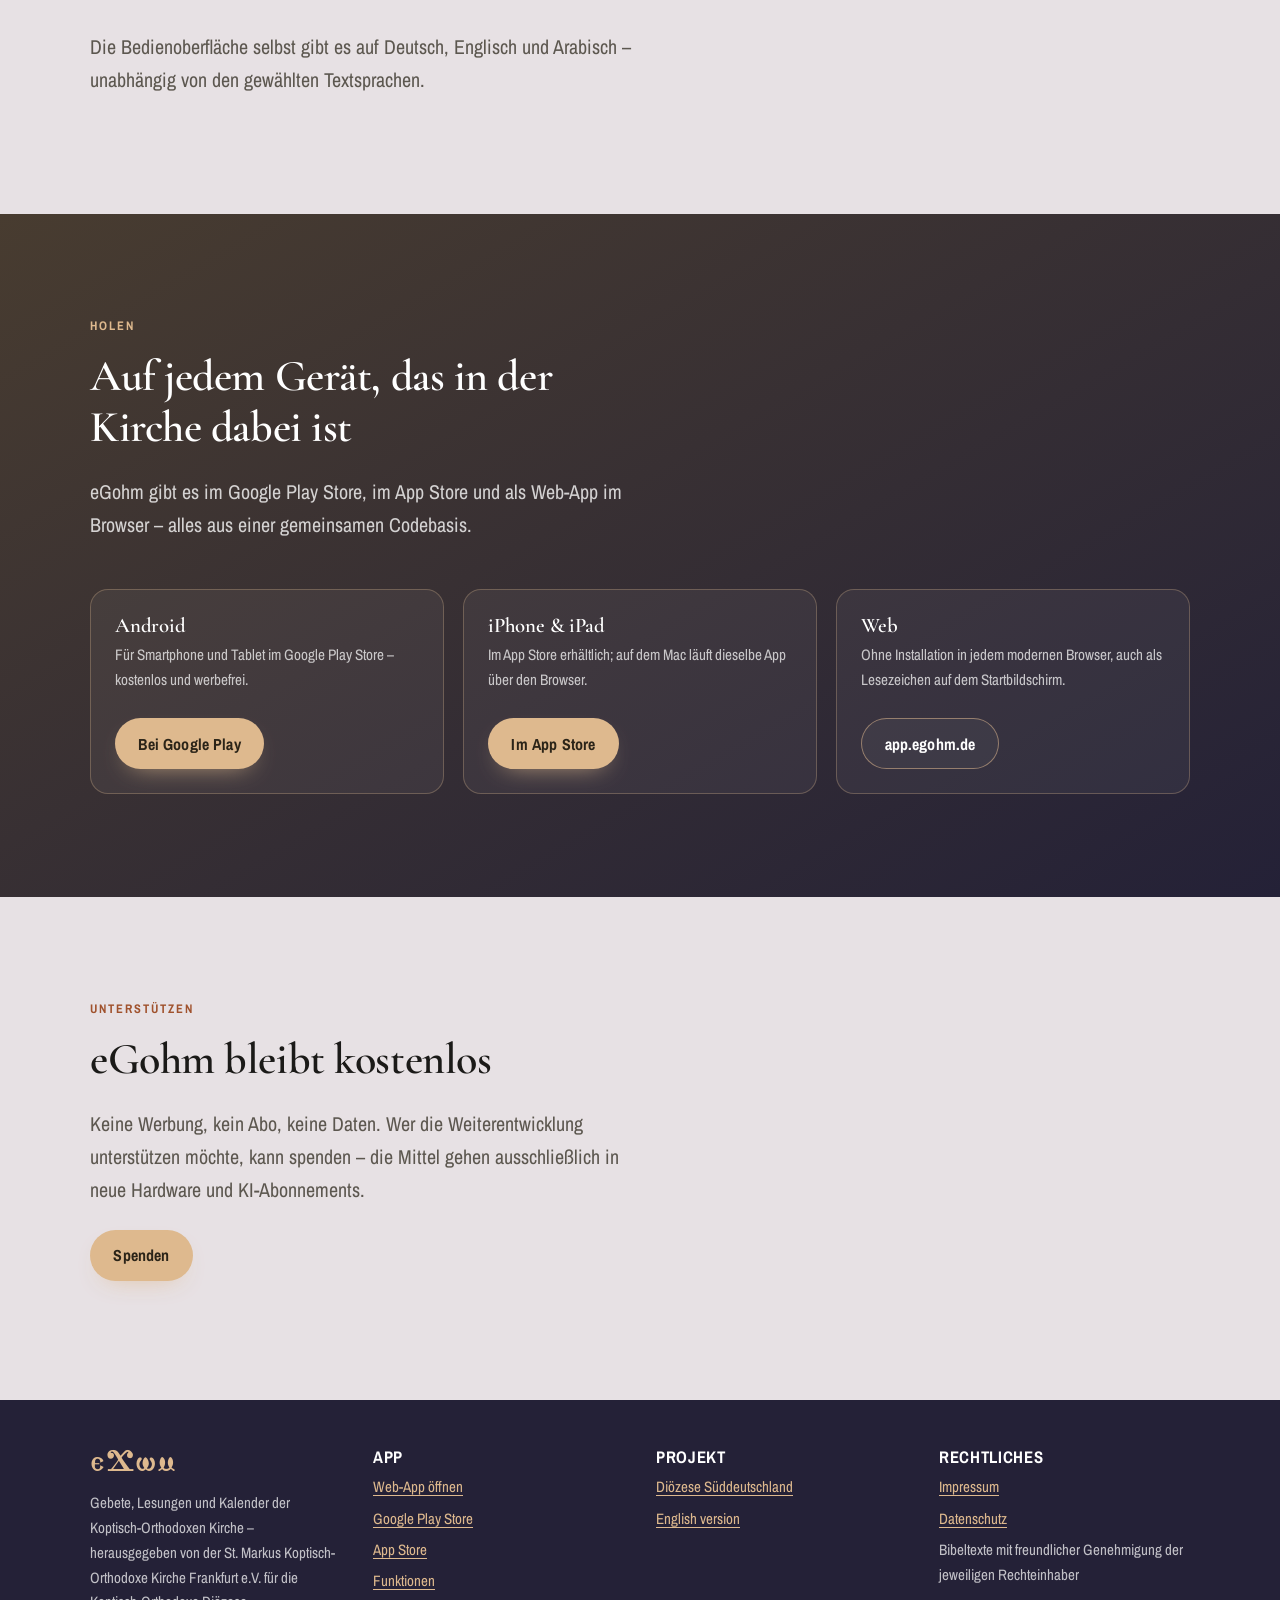
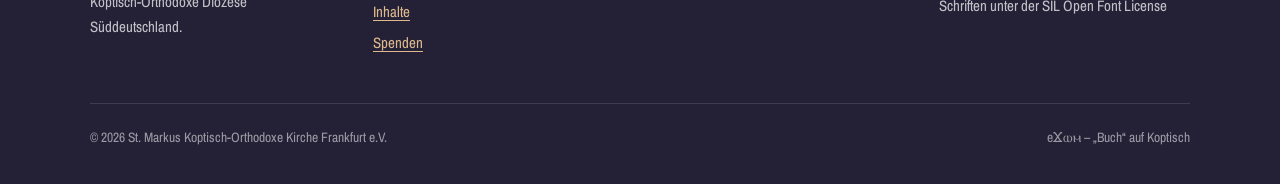
==== commit 61d0524c: "Adjust descriptions and footer information accordingly. Remove placeholder text and ensure contact d" ====
--- a/index.html
+++ b/index.html
@@ -4,8 +4,8 @@
 <meta charset="utf-8">
 <meta name="viewport" content="width=device-width, initial-scale=1">
 <title>eGohm – Gebete, Lesungen und Kalender der Koptisch-Orthodoxen Kirche</title>
-<meta name="description" content="eGohm (eϪⲱⲙ) ist die Liturgie-App der St. Markus Koptisch-Orthodoxe Kirche Frankfurt für die Diözese Süddeutschland: mehrsprachige Gebete (Deutsch, Koptisch, Arabisch), saisonabhängige Hymnen, koptischer Kalender und die Lesungen des Tages – offline auf Web, Android, iOS und macOS.">
-<link rel="canonical" href="https://stmarkus.github.io/egohm-website/">
+<meta name="description" content="eGohm (eϪⲱⲙ) ist die Liturgie-App der St. Markus Koptisch-Orthodoxe Kirche Frankfurt e.V. für die Diözese Süddeutschland: mehrsprachige Gebete (Deutsch, Koptisch, Arabisch), saisonabhängige Hymnen, koptischer Kalender und die Lesungen des Tages – offline auf Web, Android, iOS und macOS.">
+<link rel="canonical" href="https://egohm.de/">
 <link rel="alternate" hreflang="de" href="./">
 <link rel="alternate" hreflang="en" href="./en/">
 <meta name="theme-color" content="#29263f">
@@ -54,7 +54,7 @@
         <h1>Das ganze Kirchenjahr in einer App</h1>
         <p>
           eGohm ist die Gebets- und Liturgie-App der St. Markus Koptisch-Orthodoxe
-          Kirche Frankfurt für die Koptisch-Orthodoxe Diözese Süddeutschland:
+          Kirche Frankfurt e.V. für die Koptisch-Orthodoxe Diözese Süddeutschland:
           mehrsprachige Gebetstexte, saisonabhängige Hymnen, der koptische Kalender
           und die Lesungen des Tages – vollständig offline und auf allen Geräten.
         </p>
@@ -420,7 +420,7 @@
         <a class="wordmark" href="./" style="font-size:1.9rem;color:var(--gold)">eϪⲱⲙ</a>
         <p style="margin-top:0.8rem">
           Gebete, Lesungen und Kalender der Koptisch-Orthodoxen Kirche –
-          herausgegeben von der St. Markus Koptisch-Orthodoxe Kirche Frankfurt für die
+          herausgegeben von der St. Markus Koptisch-Orthodoxe Kirche Frankfurt e.V. für die
           Koptisch-Orthodoxe Diözese Süddeutschland.
         </p>
       </div>
@@ -437,8 +437,7 @@
       </div>
       <div>
         <h3>Projekt</h3>
-        <ul>
-          <li><a href="https://github.com/StMarkus/egohm-website">Website auf GitHub</a></li>
+        <ul>          
           <li><a href="https://copticorthodox.church">Diözese Süddeutschland</a></li>
           <li><a href="./en/">English version</a></li>
         </ul>
@@ -454,7 +453,7 @@
       </div>
     </div>
     <div class="footer-bottom">
-      <span>© <span data-year>2026</span> St. Markus Koptisch-Orthodoxe Kirche Frankfurt</span>
+      <span>© <span data-year>2026</span> St. Markus Koptisch-Orthodoxe Kirche Frankfurt e.V.</span>
       <span>eϪⲱⲙ – „Buch“ auf Koptisch</span>
     </div>
   </div>
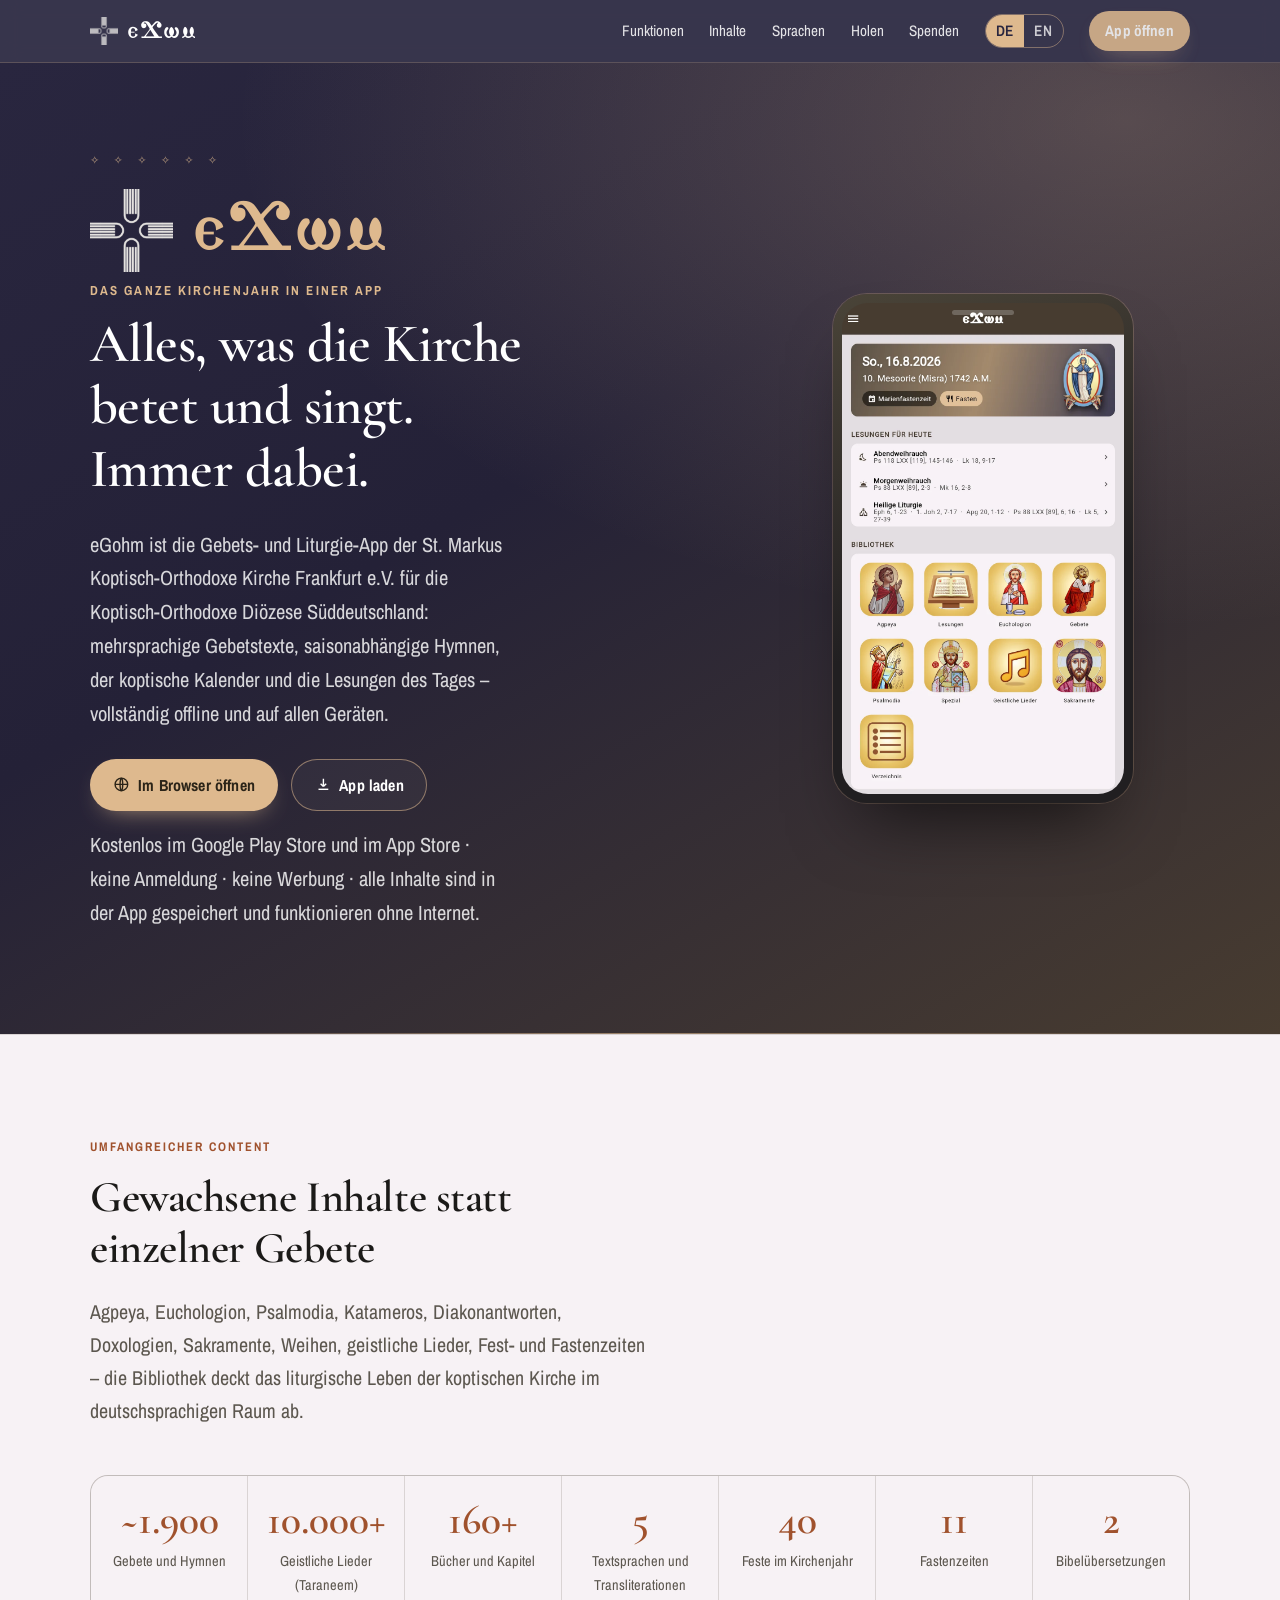
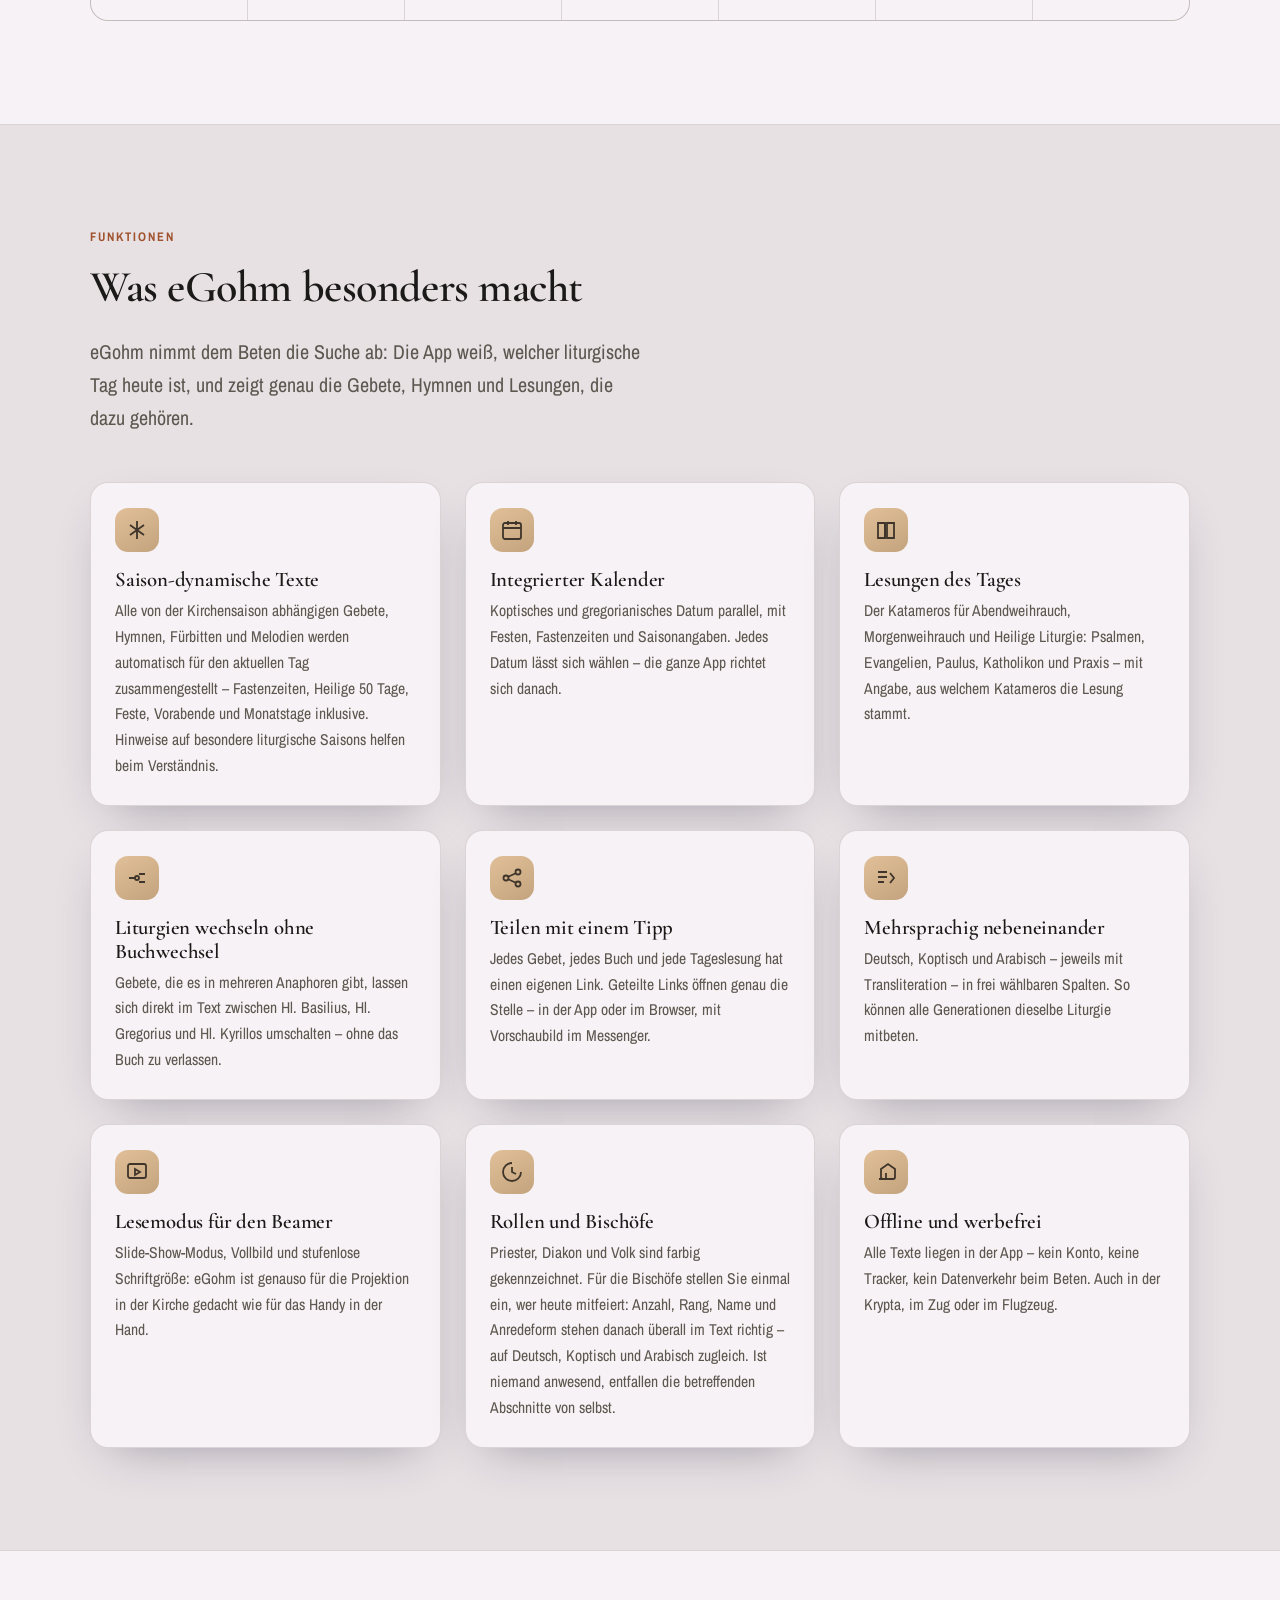
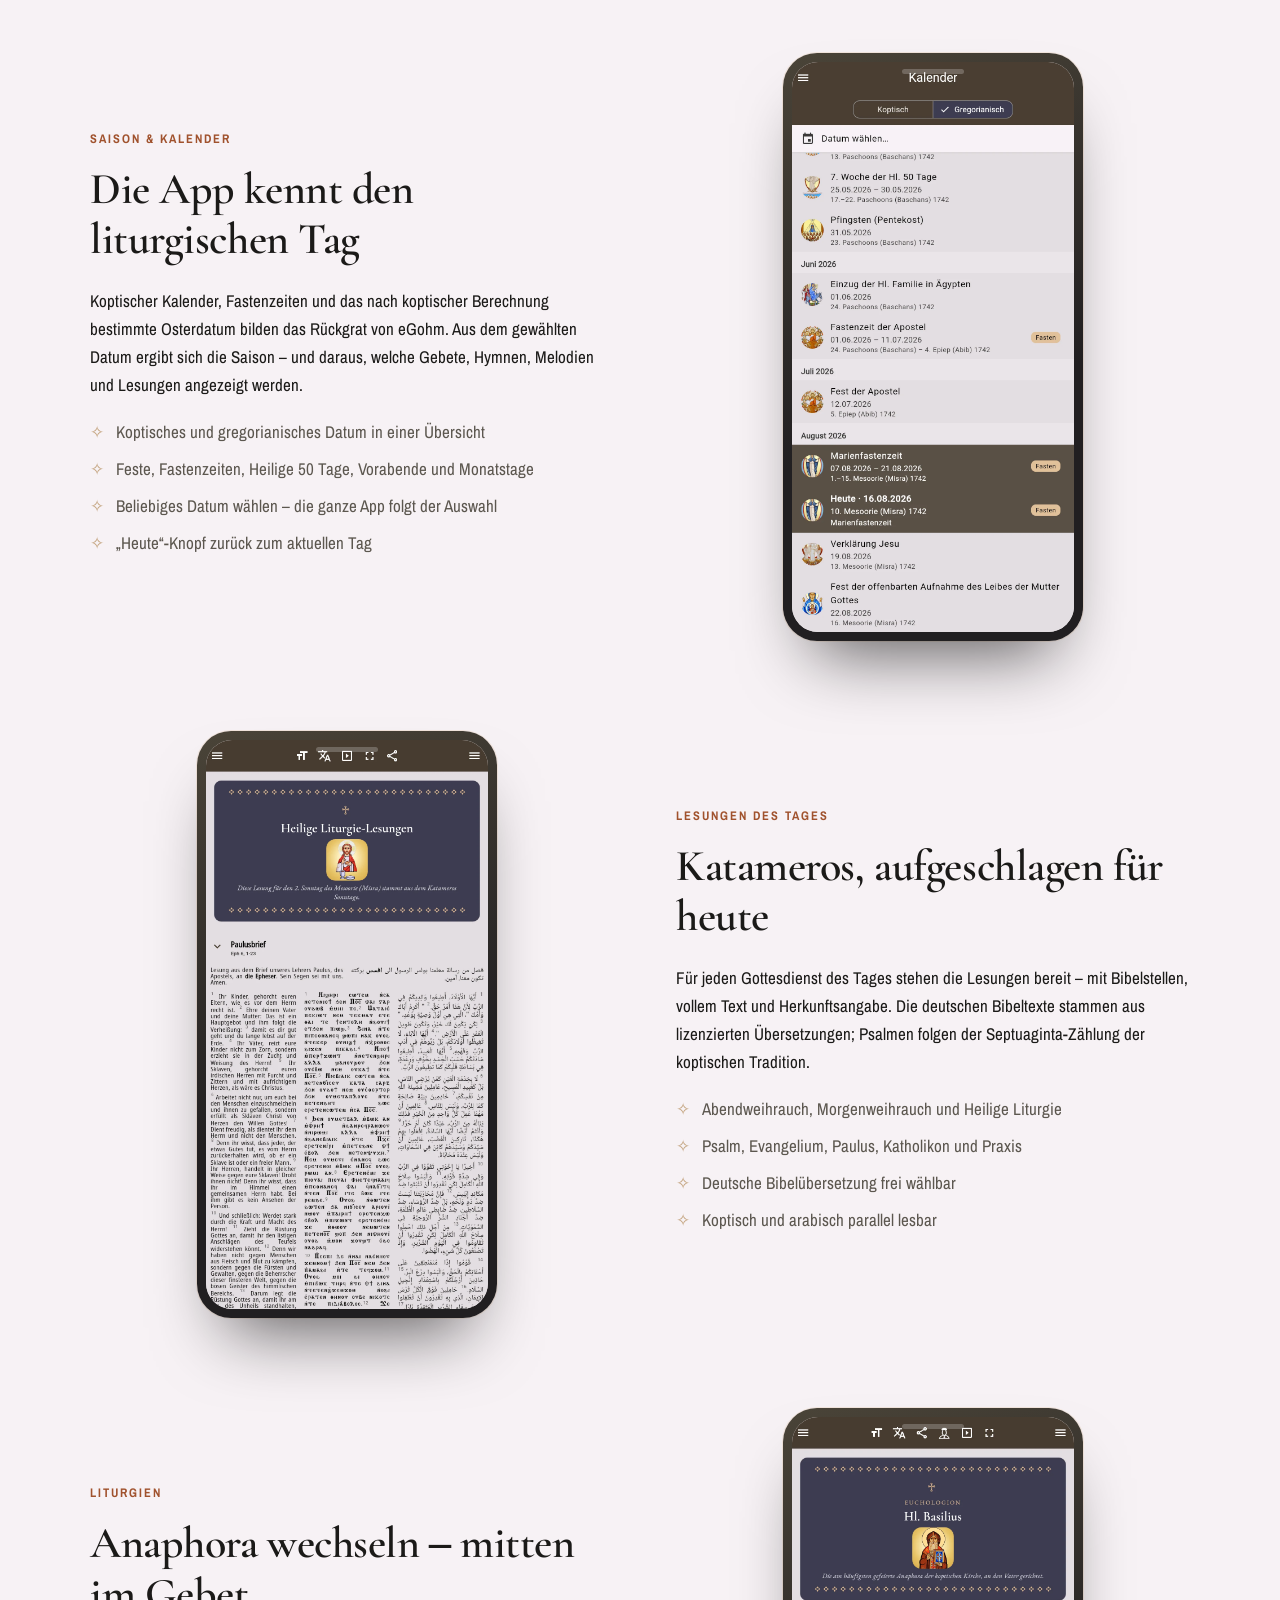
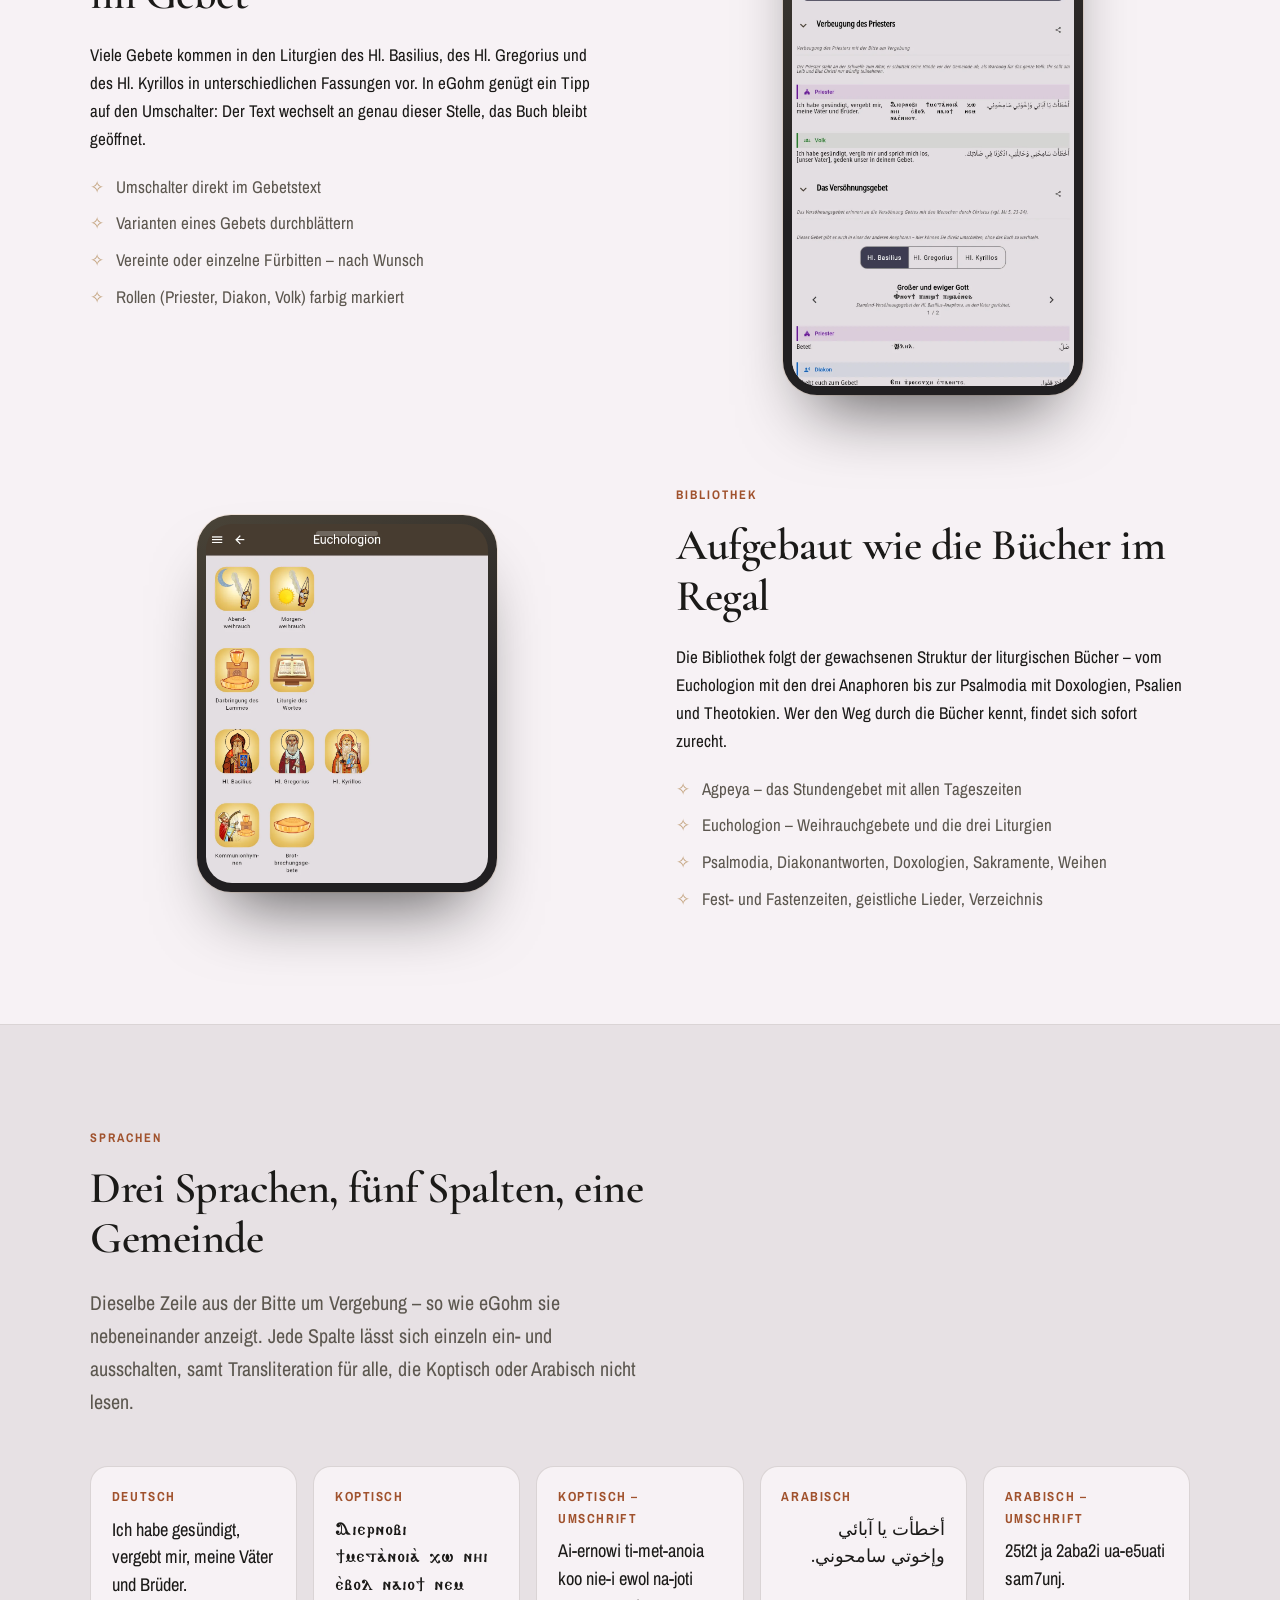
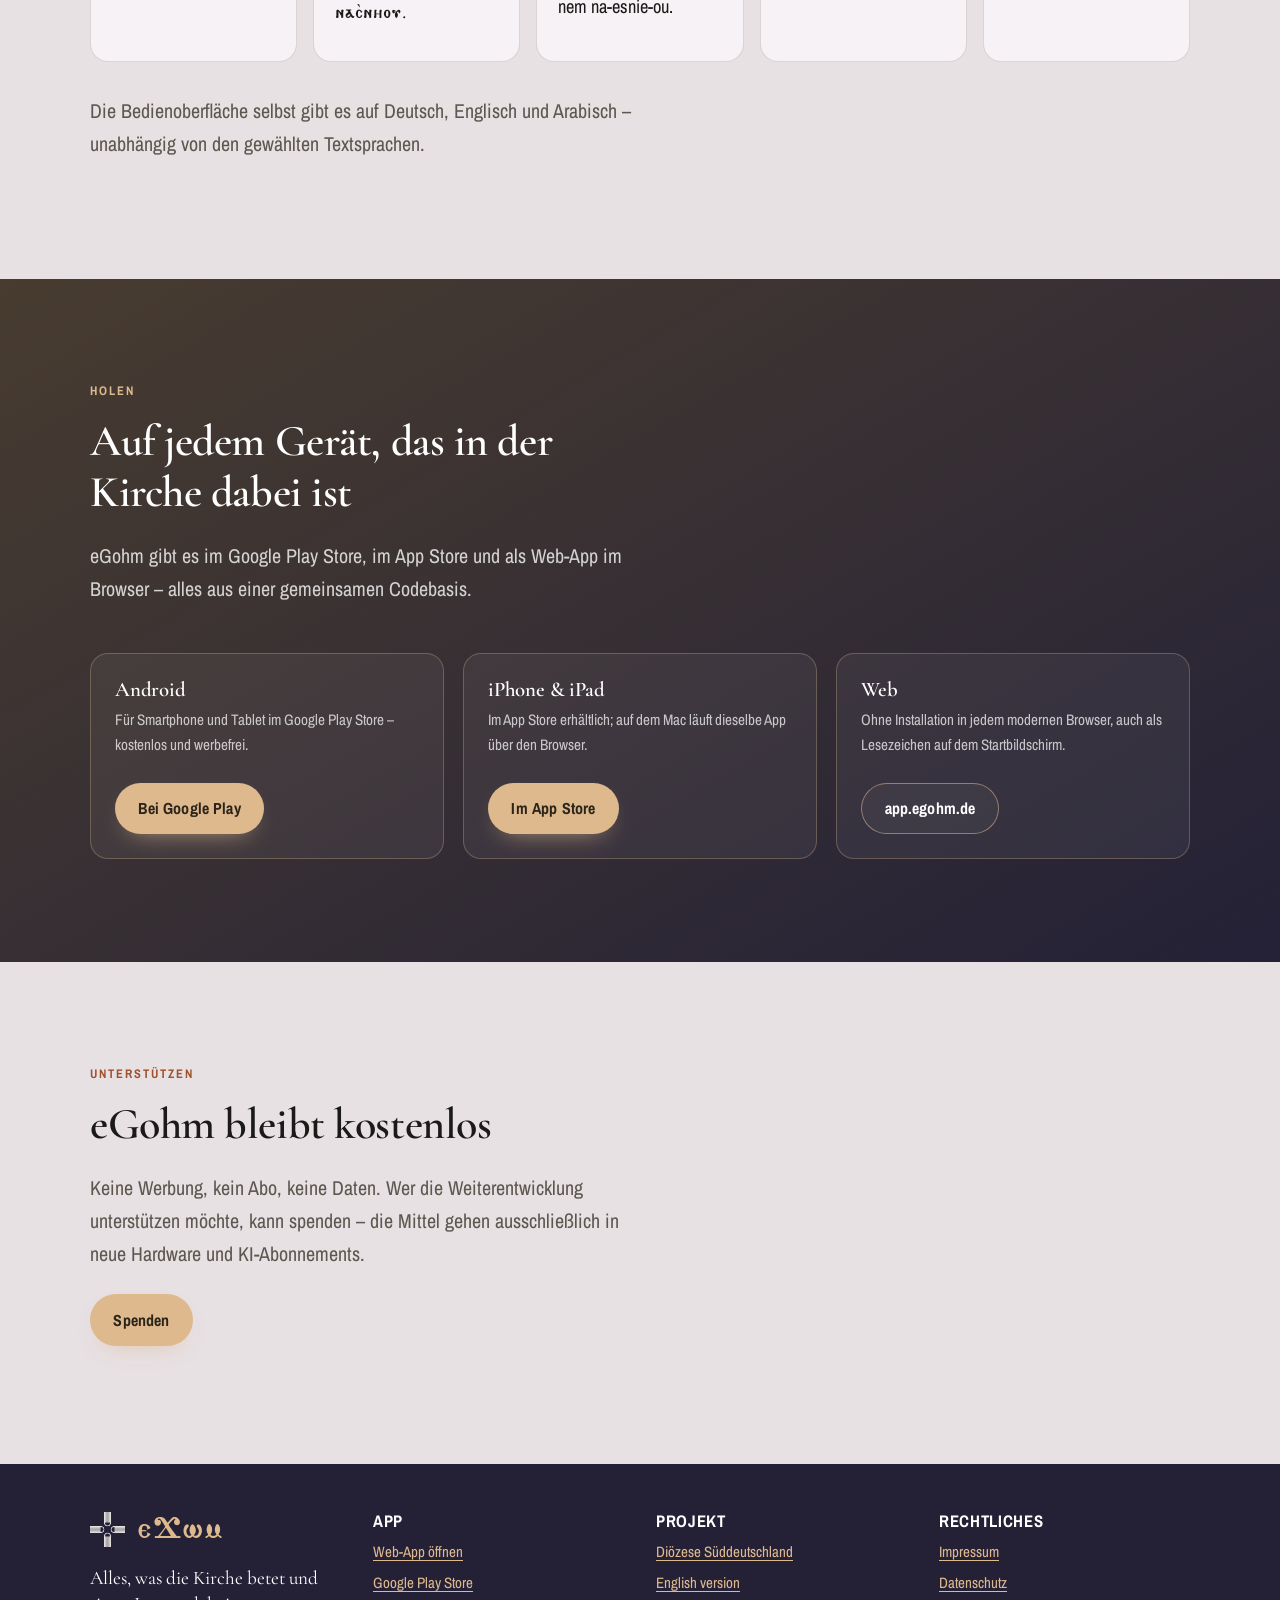
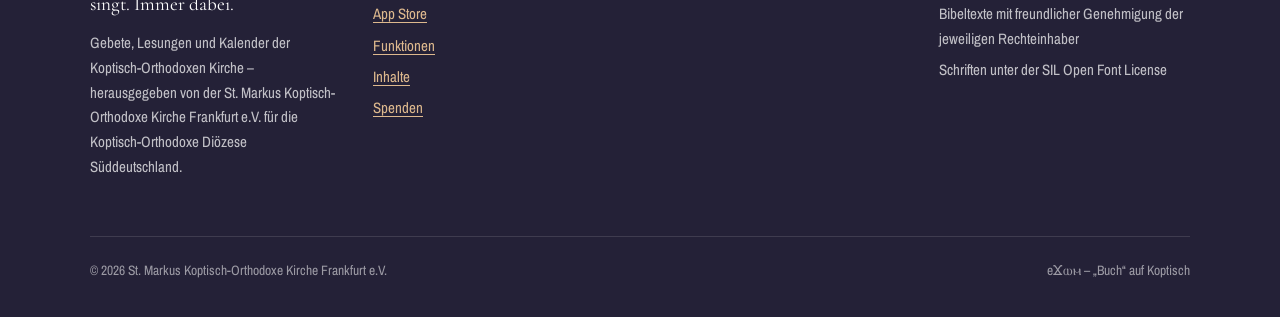
==== commit 8be03d6b: "Update README and HTML files with new logo and slogan; enhance CSS for branding" ====
--- a/index.html
+++ b/index.html
@@ -13,7 +13,7 @@
 <meta property="og:site_name" content="eGohm">
 <meta property="og:locale" content="de_DE">
 <meta property="og:title" content="eGohm – Liturgie-App der Koptisch-Orthodoxen Kirche">
-<meta property="og:description" content="Mehrsprachige Gebete, saisonabhängige Hymnen, koptischer Kalender und die Lesungen des Tages – offline, auf allen Geräten.">
+<meta property="og:description" content="Alles, was die Kirche betet und singt. Immer dabei. Mehrsprachige Gebete, saisonabhängige Hymnen, koptischer Kalender und die Lesungen des Tages – offline, auf allen Geräten.">
 <meta property="og:image" content="assets/img/og-image.png">
 <meta name="twitter:card" content="summary_large_image">
 <link rel="icon" href="assets/img/app-icon.png" type="image/png">
@@ -27,7 +27,7 @@
 
 <header class="site-header">
   <div class="wrap">
-    <a class="wordmark" href="./" aria-label="eGohm – Startseite">eϪⲱⲙ</a>
+    <a class="wordmark" href="./" aria-label="eGohm – Startseite"><img src="assets/img/logo-light.png" width="256" height="256" alt="">eϪⲱⲙ</a>
     <nav class="site-nav" aria-label="Hauptnavigation">
       <a href="#funktionen">Funktionen</a>
       <a href="#inhalte">Inhalte</a>
@@ -50,8 +50,15 @@
     <div class="wrap">
       <div>
         <div class="ornament" aria-hidden="true">✧ ✧ ✧ ✧ ✧ ✧</div>
-        <span class="hero-coptic">eϪⲱⲙ</span>
-        <h1>Das ganze Kirchenjahr in einer App</h1>
+        <div class="hero-lockup">
+          <img src="assets/img/logo-light.png" width="256" height="256" alt="">
+          <span class="hero-coptic">eϪⲱⲙ</span>
+        </div>
+        <p class="eyebrow">Das ganze Kirchenjahr in einer App</p>
+        <h1 class="hero-claim">
+          <span>Alles, was die Kirche betet und singt.</span>
+          <span>Immer dabei.</span>
+        </h1>
         <p>
           eGohm ist die Gebets- und Liturgie-App der St. Markus Koptisch-Orthodoxe
           Kirche Frankfurt e.V. für die Koptisch-Orthodoxe Diözese Süddeutschland:
@@ -417,7 +424,8 @@
   <div class="wrap">
     <div class="footer-grid">
       <div>
-        <a class="wordmark" href="./" style="font-size:1.9rem;color:var(--gold)">eϪⲱⲙ</a>
+        <a class="wordmark" href="./"><img src="assets/img/logo-light.png" width="256" height="256" alt="">eϪⲱⲙ</a>
+        <p class="footer-claim">Alles, was die Kirche betet und singt. Immer dabei.</p>
         <p style="margin-top:0.8rem">
           Gebete, Lesungen und Kalender der Koptisch-Orthodoxen Kirche –
           herausgegeben von der St. Markus Koptisch-Orthodoxe Kirche Frankfurt e.V. für die
--- a/assets/css/style.css
+++ b/assets/css/style.css
@@ -166,17 +166,25 @@
   margin-bottom: clamp(2rem, 4vw, 3rem);
 }
 
-/* --- Wortmarke --- */
+/* --- Wortmarke ---
+   Bildmarke (Kreuz aus vier Buchseiten) plus koptische Wortmarke. Die Marke
+   liegt auf allen Flächen mit dunklem Grund, deshalb die helle Variante. */
 .wordmark {
   display: inline-flex;
-  align-items: baseline;
-  gap: 0.15em;
+  align-items: center;
+  gap: 0.4em;
   font-family: var(--font-coptic);
   font-size: 1.5rem;
   line-height: 1;
   letter-spacing: 0.02em;
   color: inherit;
   text-decoration: none;
+}
+
+.wordmark img {
+  width: 1.15em;
+  height: 1.15em;
+  flex: none;
 }
 
 /* --- Kopfzeile --- */
@@ -353,12 +361,49 @@
   color: #fff;
 }
 
+/* Lockup im Hero: Bildmarke neben der Wortmarke, mittig ausgerichtet */
+.hero-lockup {
+  display: flex;
+  align-items: center;
+  gap: clamp(0.7rem, 2vw, 1.2rem);
+  margin-bottom: 0.5rem;
+}
+
+.hero-lockup img {
+  width: clamp(3.4rem, 8vw, 5.2rem);
+  height: clamp(3.4rem, 8vw, 5.2rem);
+  flex: none;
+}
+
+/* .hero p greift auch auf das Eyebrow (beides <p>) und überschreibt dort
+   Schriftgröße und Breite – beides hier zurückholen. */
+.hero .eyebrow {
+  color: var(--gold);
+  font-size: 0.82rem;
+  max-width: none;
+  margin-bottom: 0.7rem;
+}
+
+/* Slogan als Hero-Überschrift. Etwas kleiner als die globale h1, weil der
+   Claim zwei Sätze lang ist – aber bewusst über der h2 der Abschnitte
+   (2.75rem), damit die Hierarchie stimmt. Jeder Satz steht auf einer eigenen
+   Zeile; sonst bliebe je nach Spaltenbreite ein einzelnes Wort allein stehen. */
+.hero-claim {
+  font-size: clamp(2.1rem, 4.6vw, 3.4rem);
+}
+
+.hero-claim span {
+  display: block;
+  /* Bricht ein Satz doch um, verteilt balance die Wörter gleichmäßig statt ein
+     einzelnes Wort allein zu lassen. Ältere Browser ignorieren die Zeile. */
+  text-wrap: balance;
+}
+
 .hero .hero-coptic {
   font-family: var(--font-coptic);
   font-size: clamp(2.6rem, 7vw, 4.4rem);
   color: var(--gold);
   line-height: 1;
-  margin-bottom: 0.35em;
   display: block;
 }
 
@@ -831,6 +876,20 @@
   color: var(--gold);
 }
 
+.site-footer .wordmark {
+  font-size: 1.9rem;
+  color: var(--gold);
+}
+
+/* Slogan unter der Wortmarke */
+.footer-claim {
+  font-family: var(--font-display);
+  font-size: 1.2rem;
+  line-height: 1.35;
+  color: #fff;
+  margin: 0.7rem 0 0;
+}
+
 .footer-grid {
   display: grid;
   grid-template-columns: repeat(auto-fit, minmax(min(100%, 220px), 1fr));
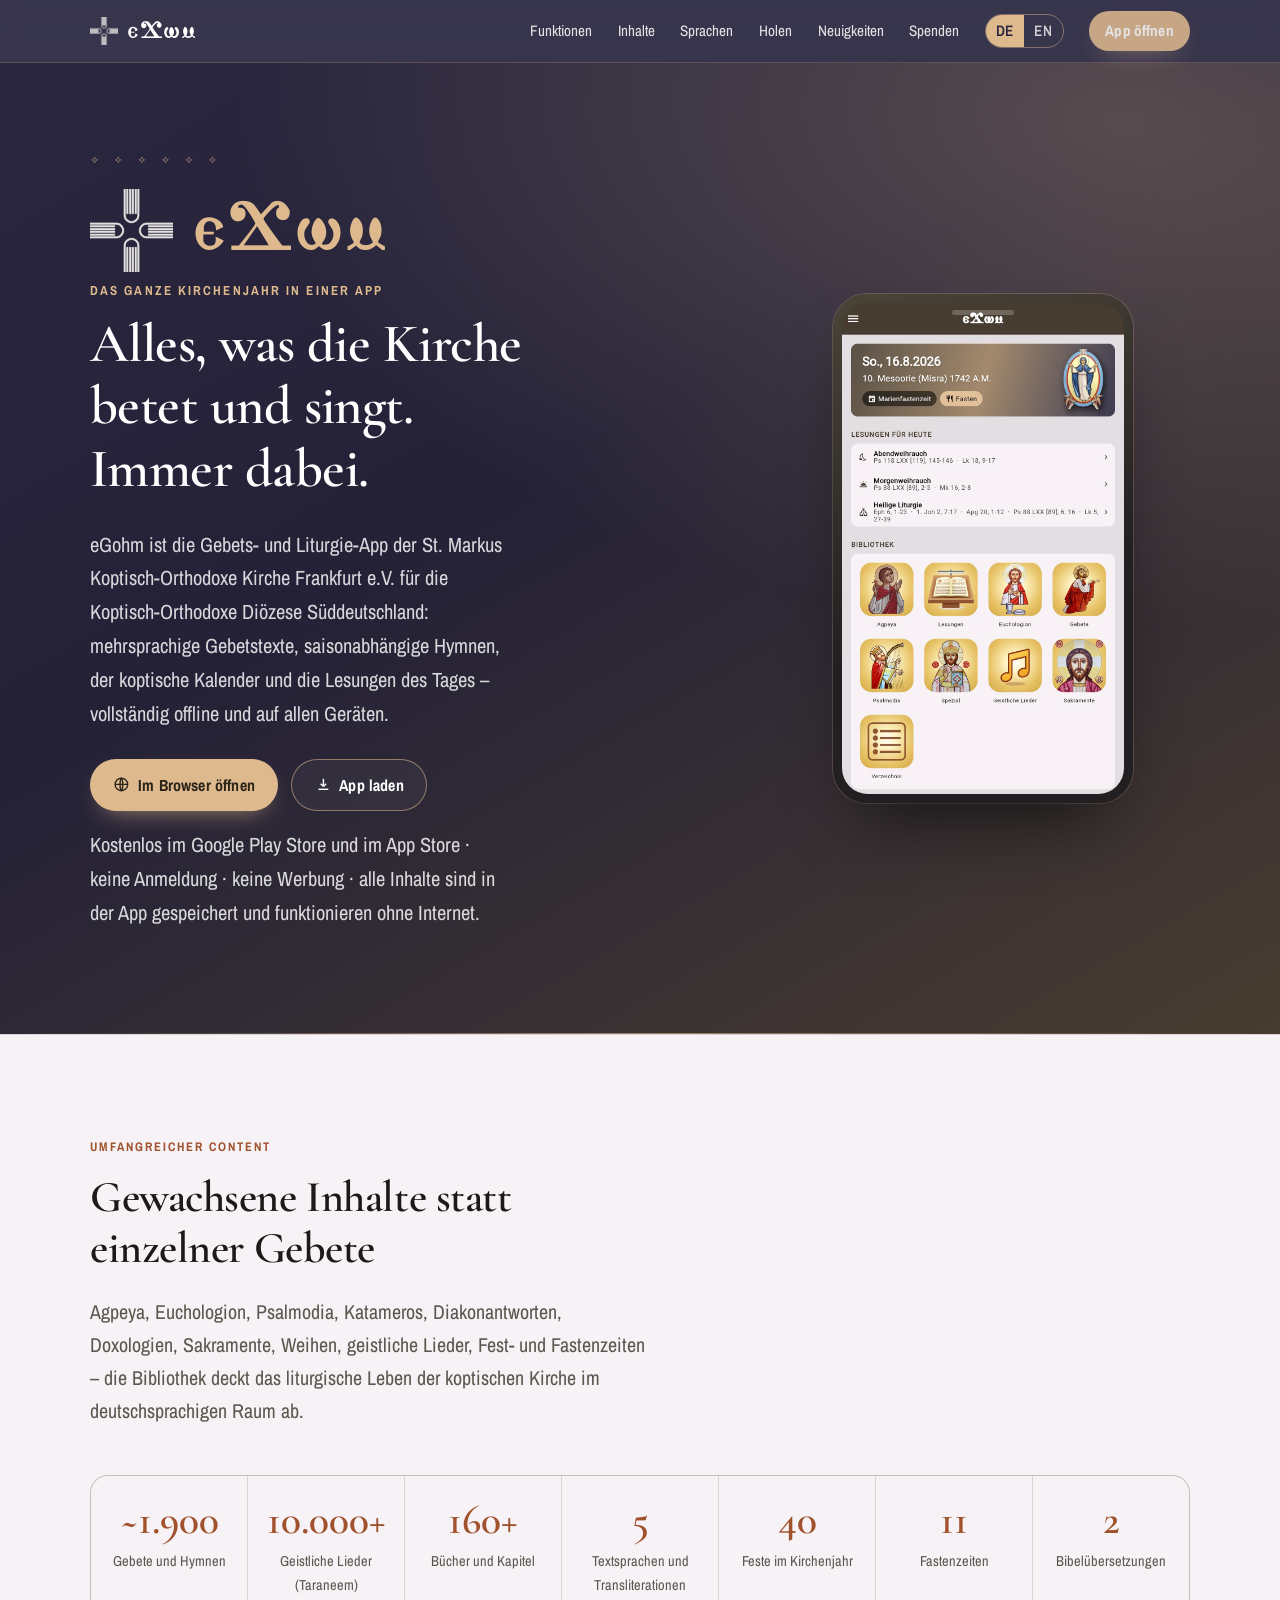
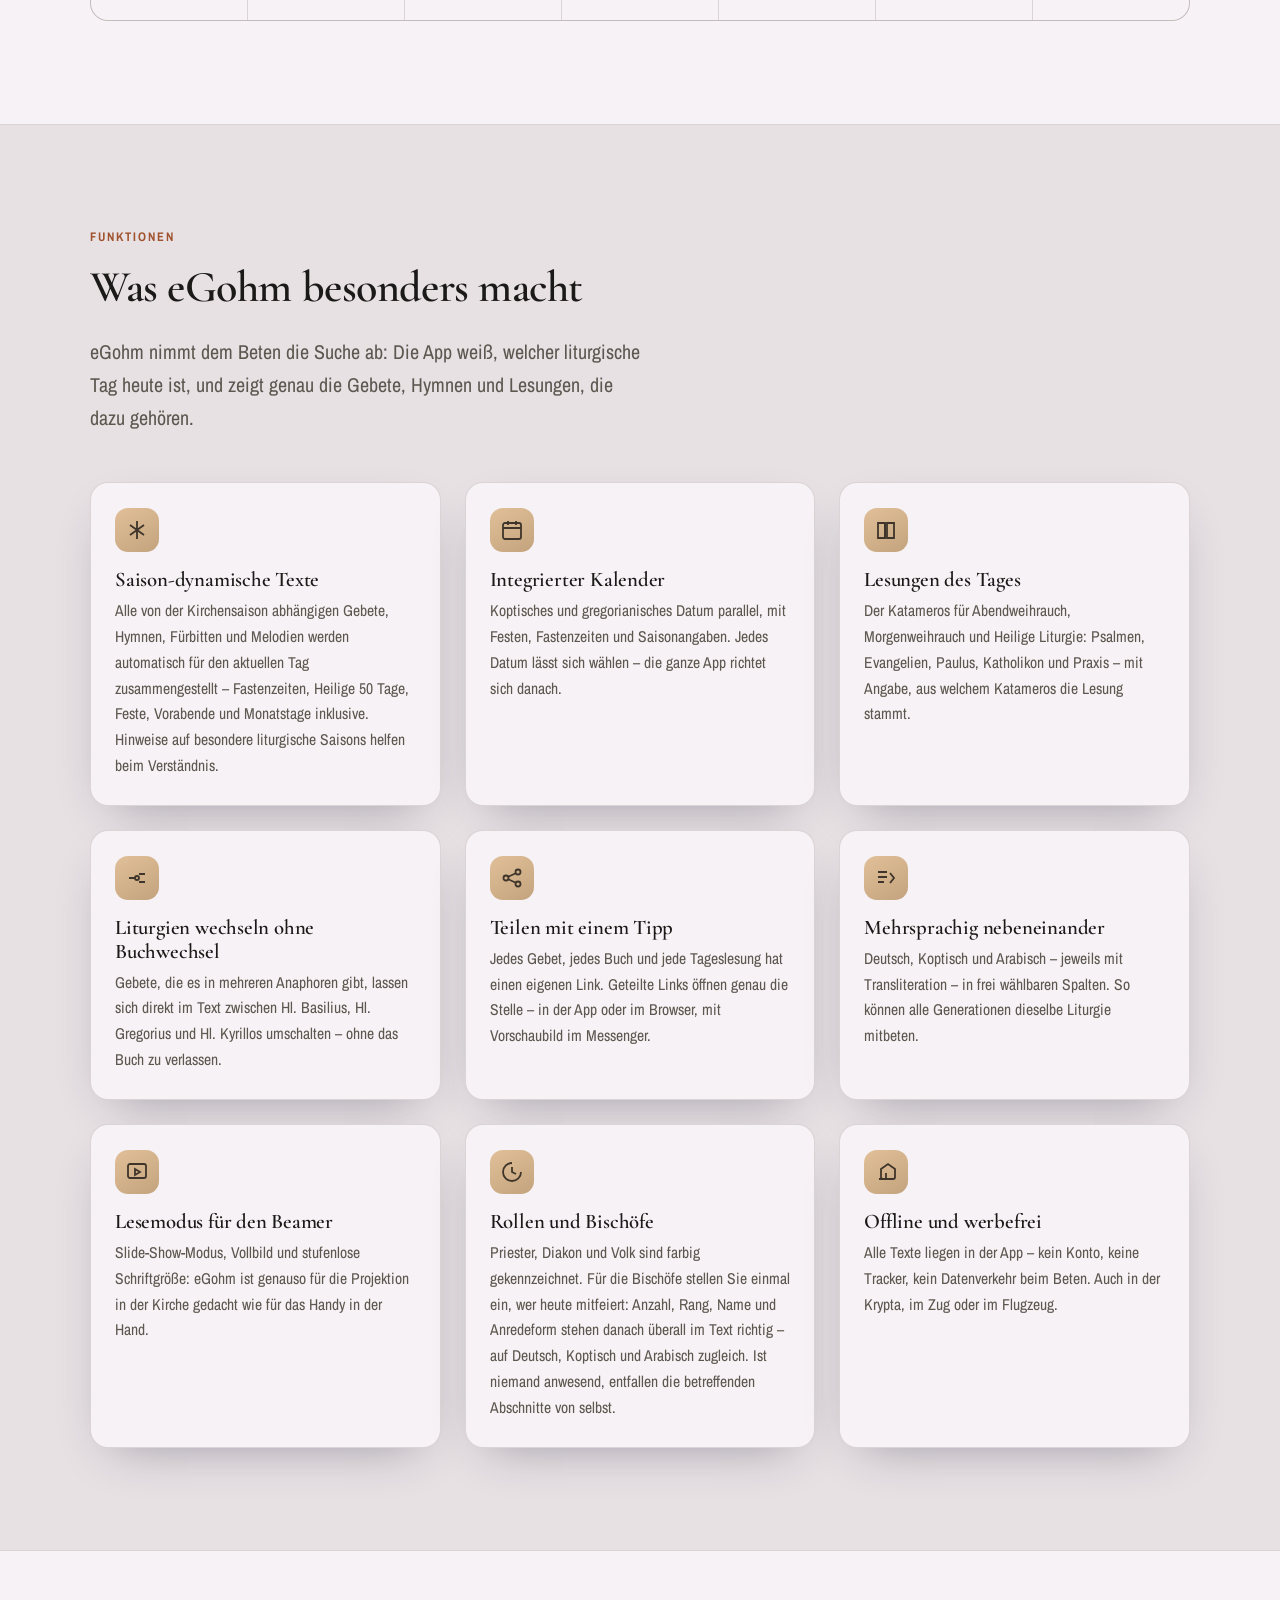
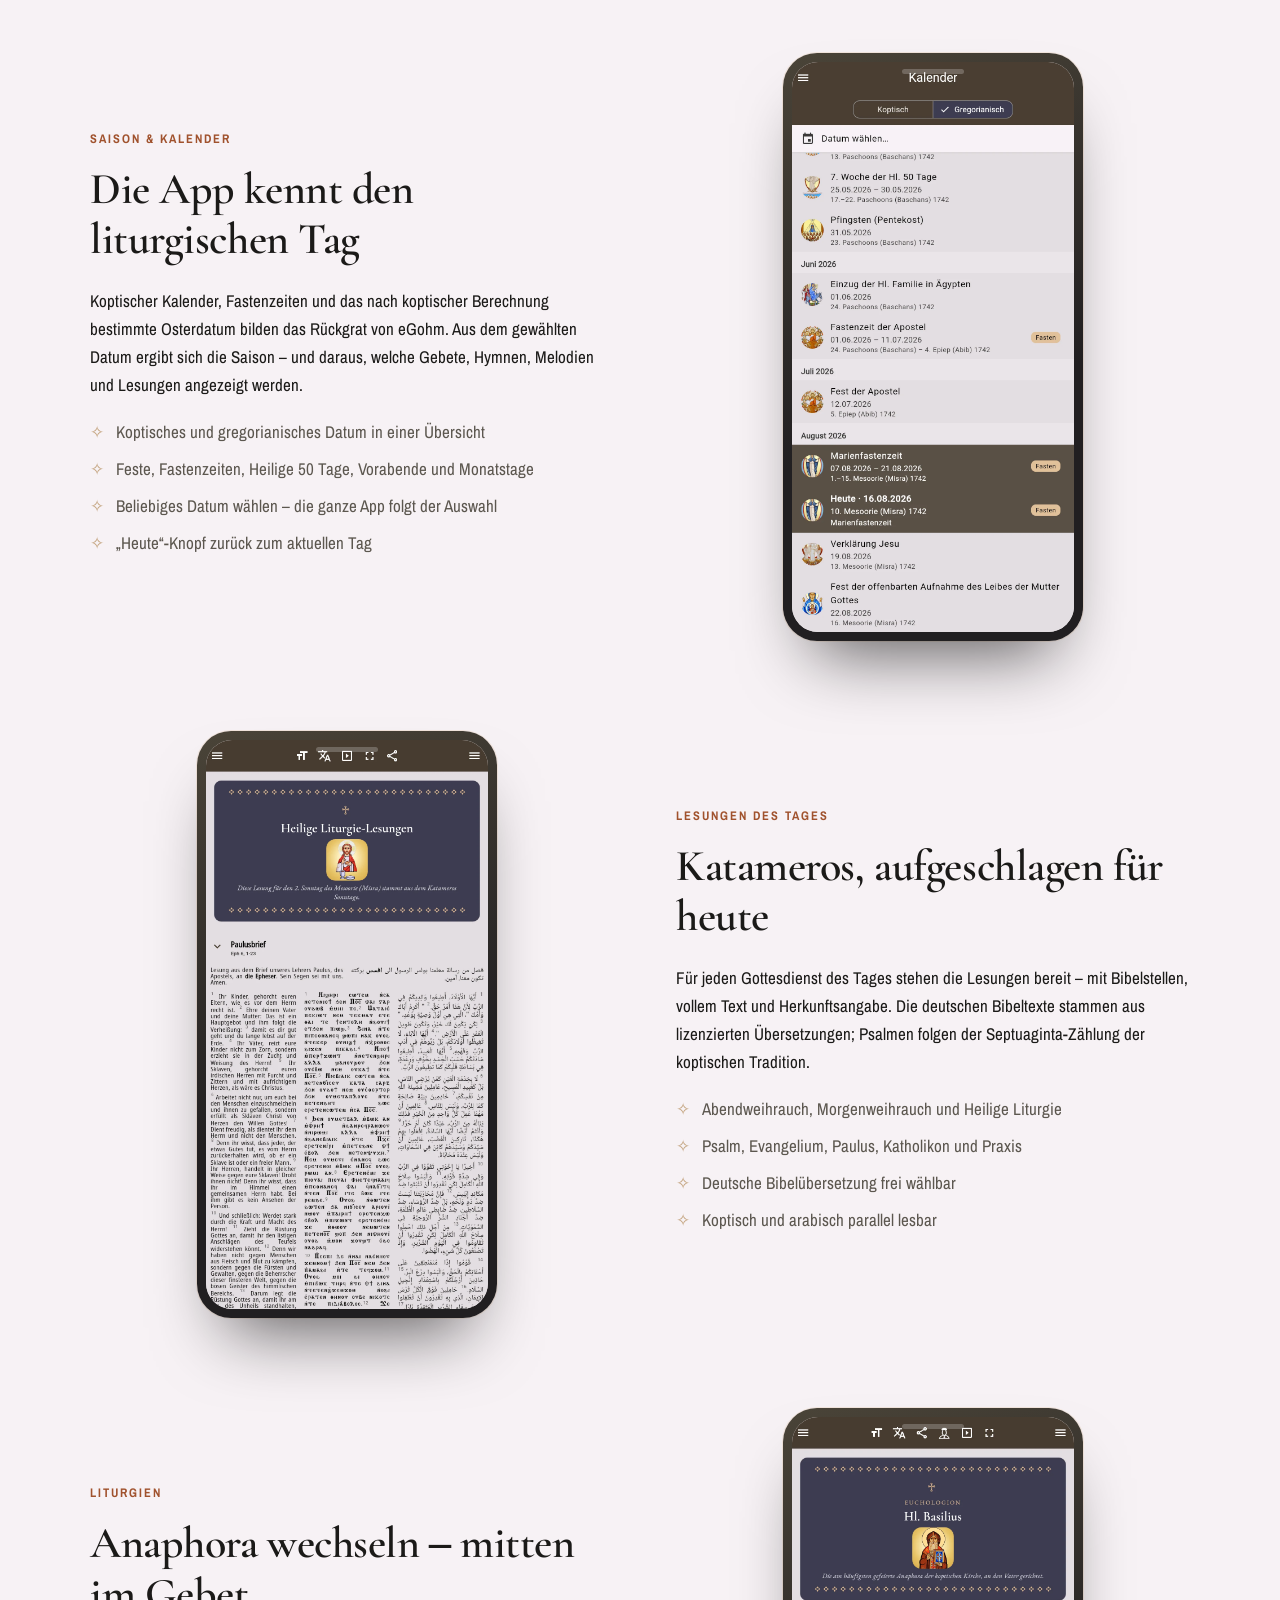
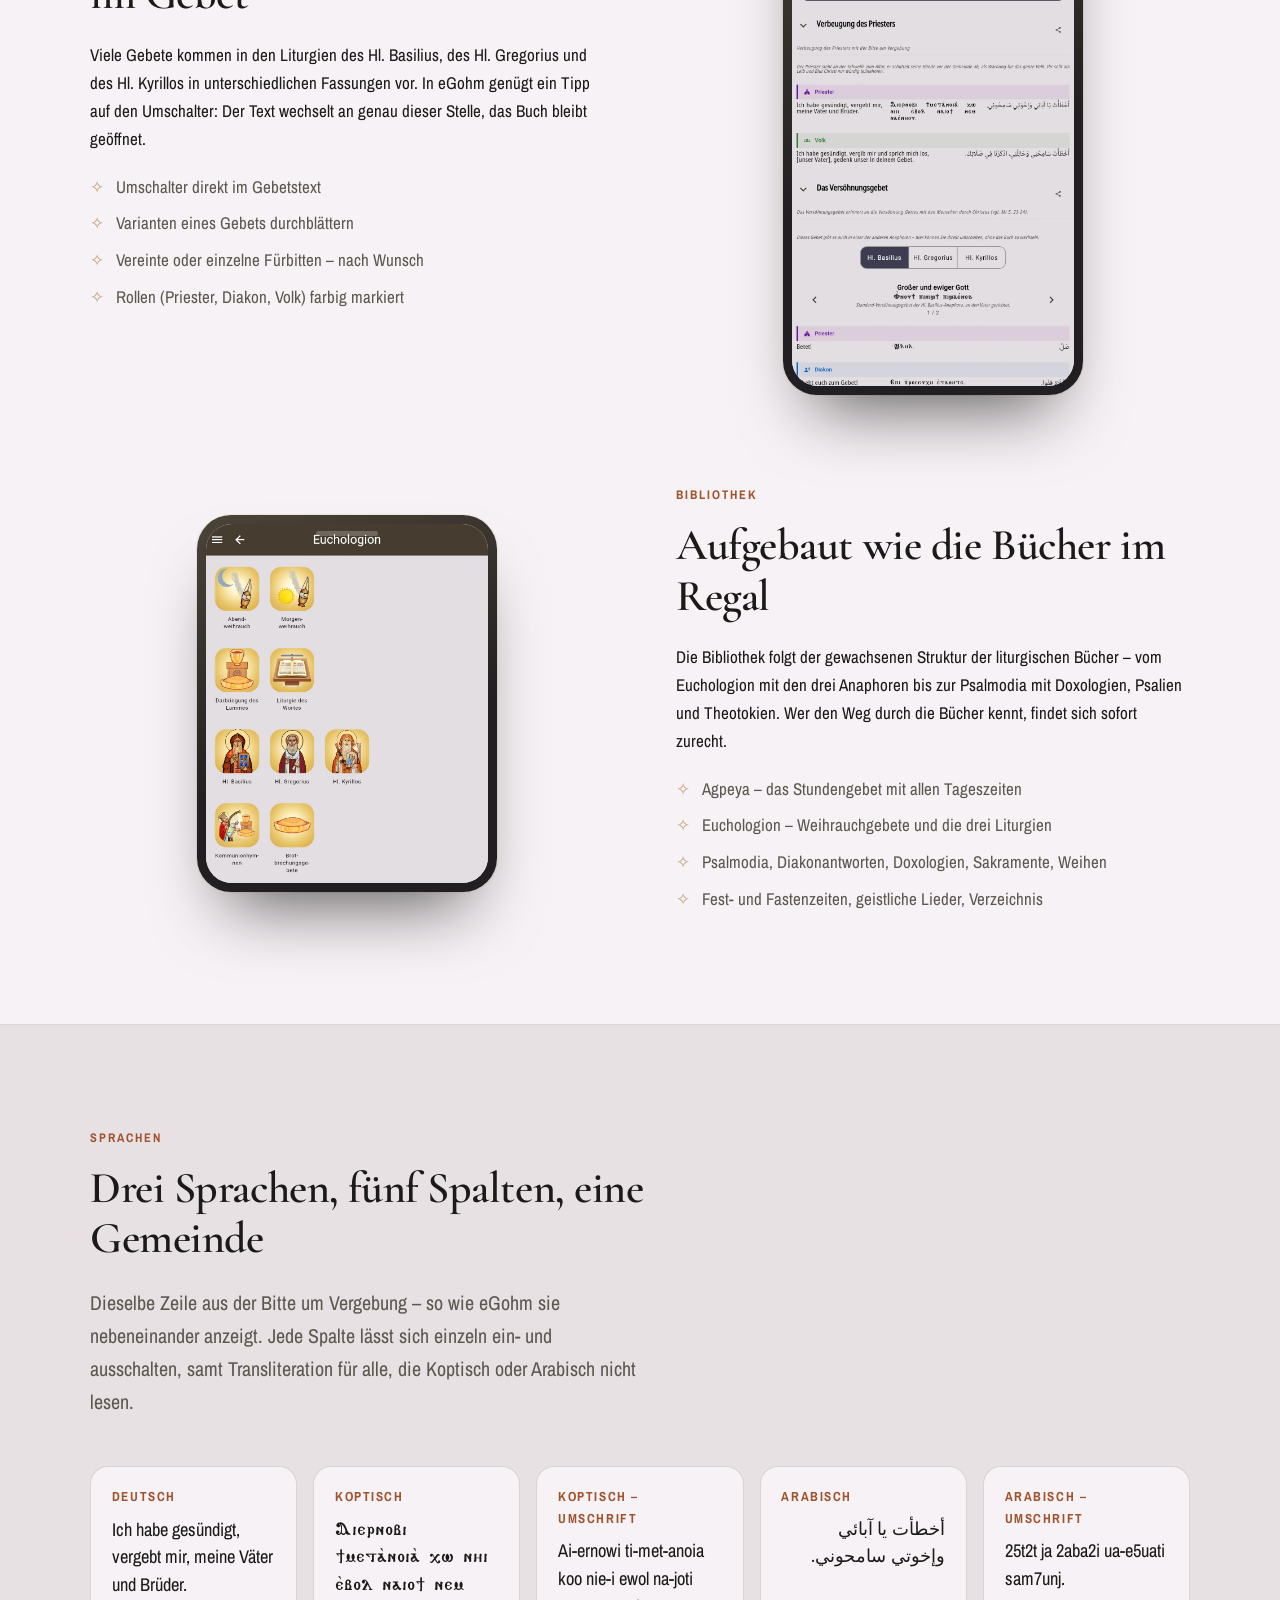
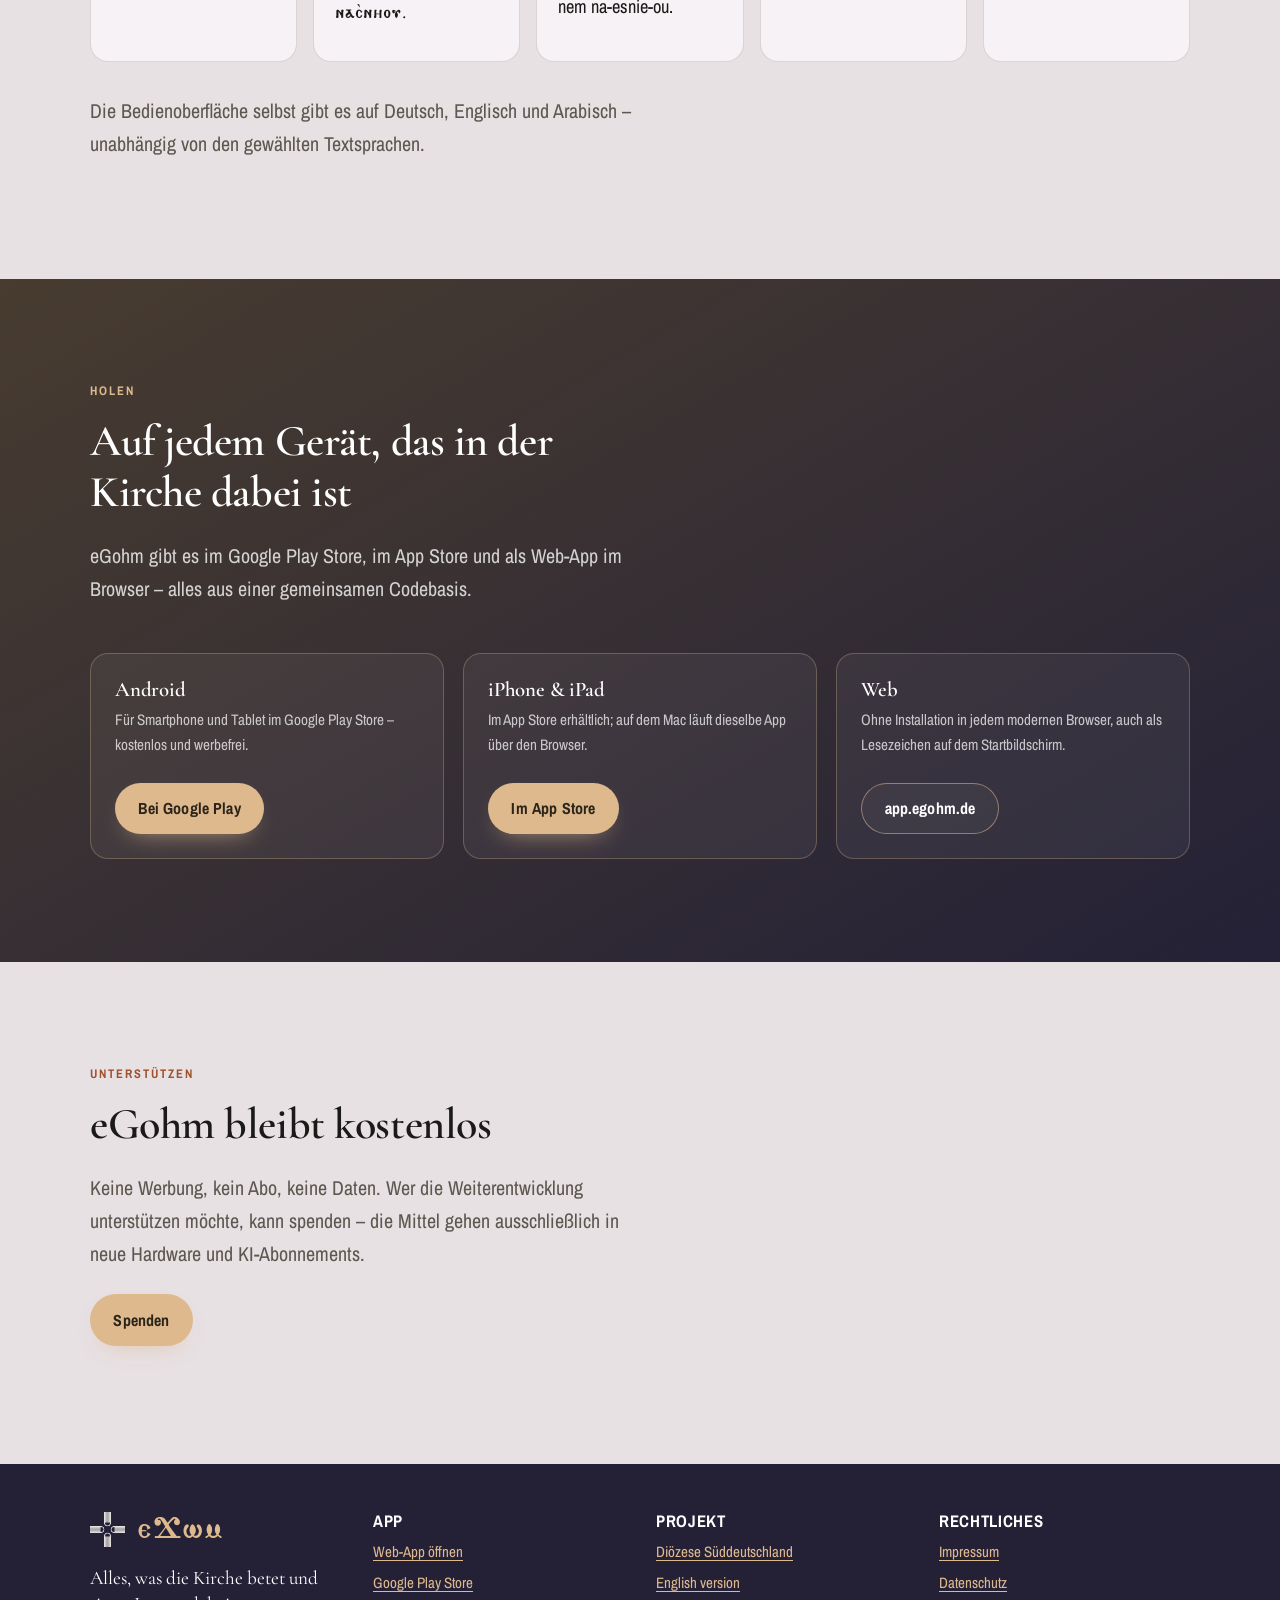
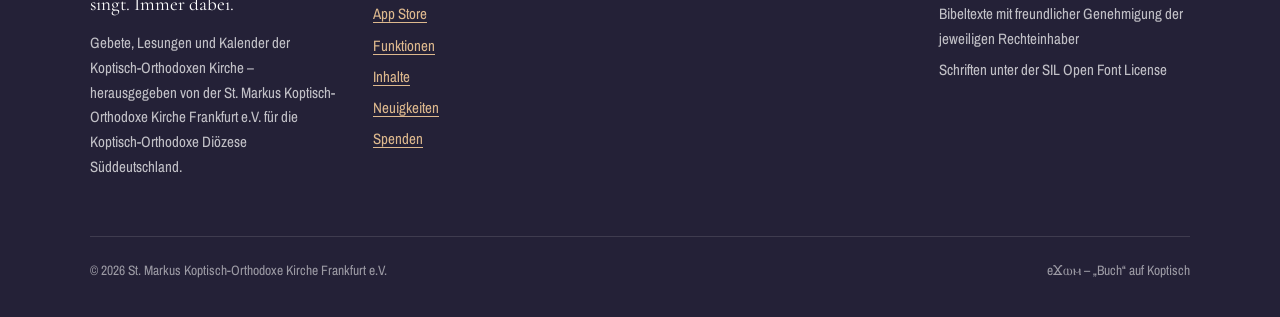
==== commit bb1ae54d: "Die Neuigkeiten-Seite, in beiden Sprachen Was sich von Fassung zu Fassung geändert hat, stand bisher" ====
--- a/index.html
+++ b/index.html
@@ -33,6 +33,7 @@
       <a href="#inhalte">Inhalte</a>
       <a href="#sprachen">Sprachen</a>
       <a href="#download">Holen</a>
+      <a href="neuigkeiten/">Neuigkeiten</a>
       <a href="spenden/">Spenden</a>
       <span class="lang-switch">
         <a href="./" aria-current="true" hreflang="de">DE</a>
@@ -440,6 +441,7 @@
           <li><a href="https://apps.apple.com/us/app/egohm/id6444137697">App Store</a></li>
           <li><a href="#funktionen">Funktionen</a></li>
           <li><a href="#inhalte">Inhalte</a></li>
+          <li><a href="neuigkeiten/">Neuigkeiten</a></li>
           <li><a href="spenden/">Spenden</a></li>
         </ul>
       </div>
